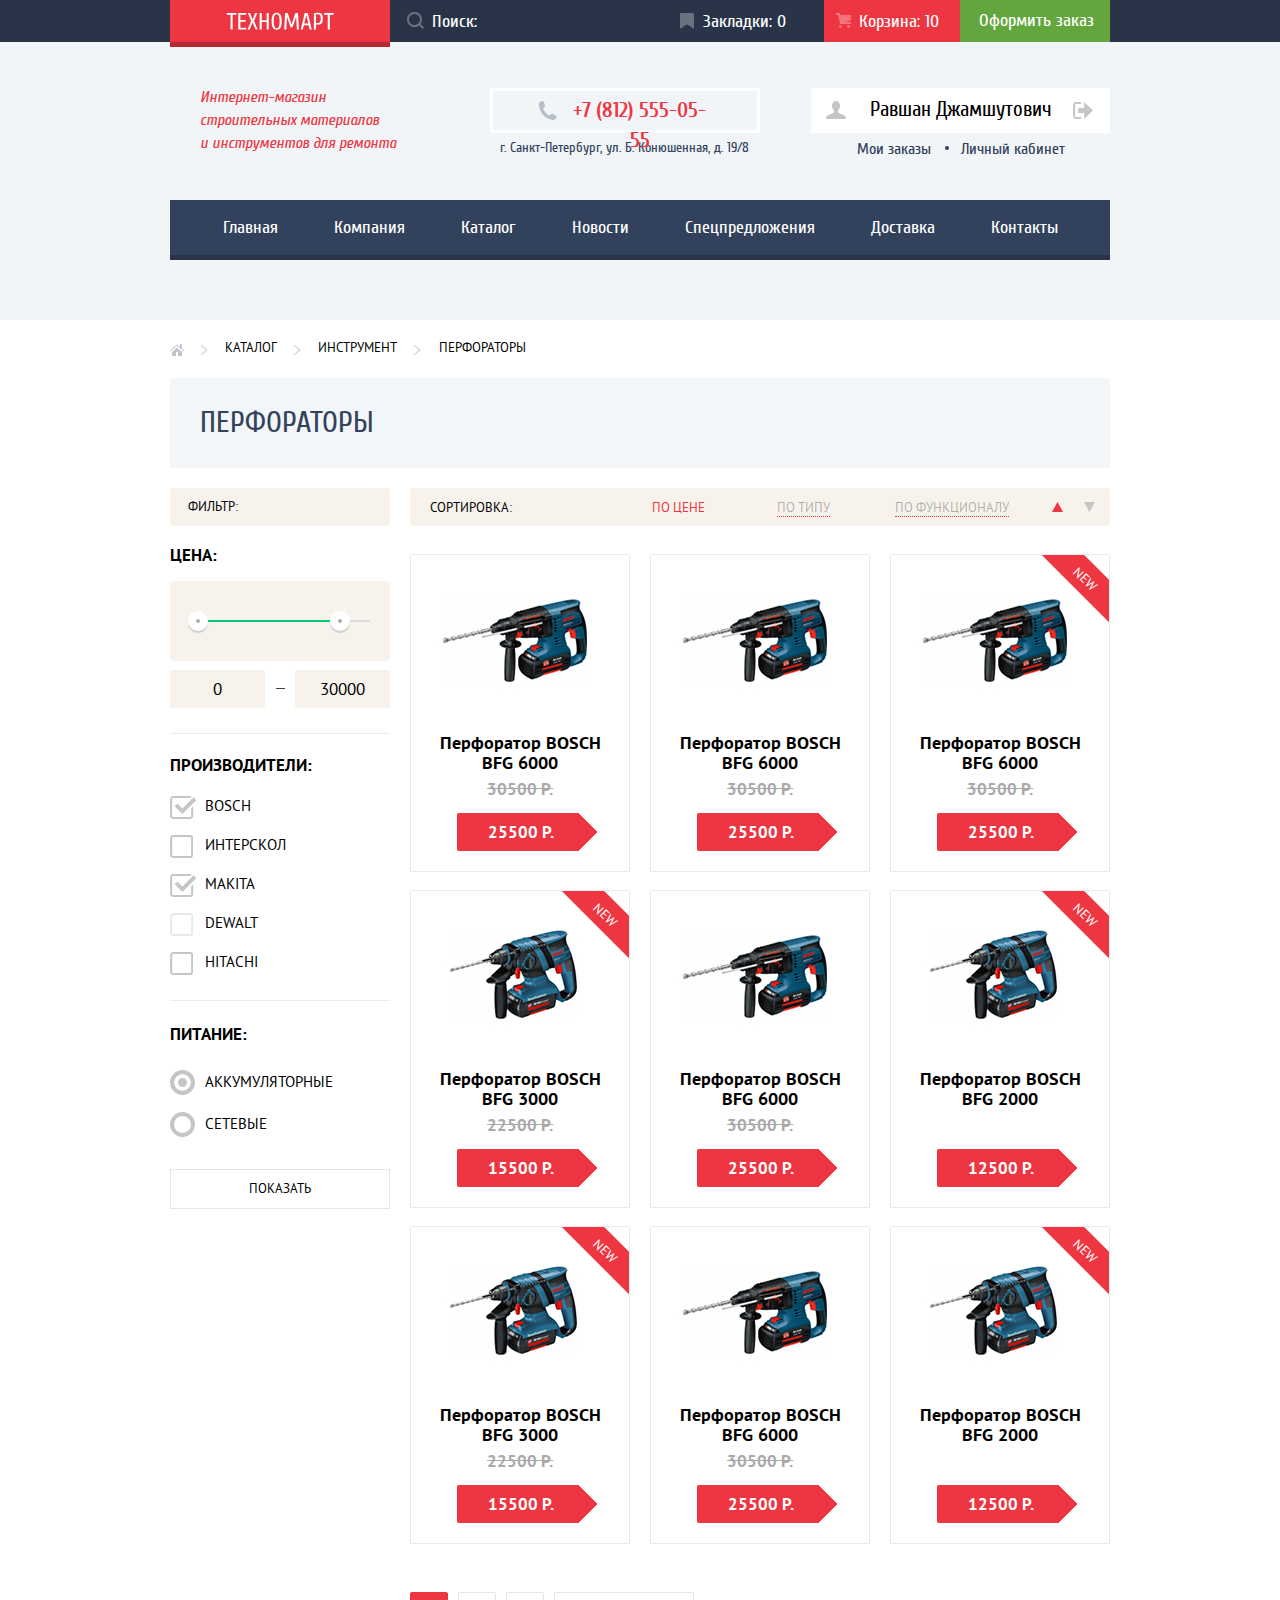
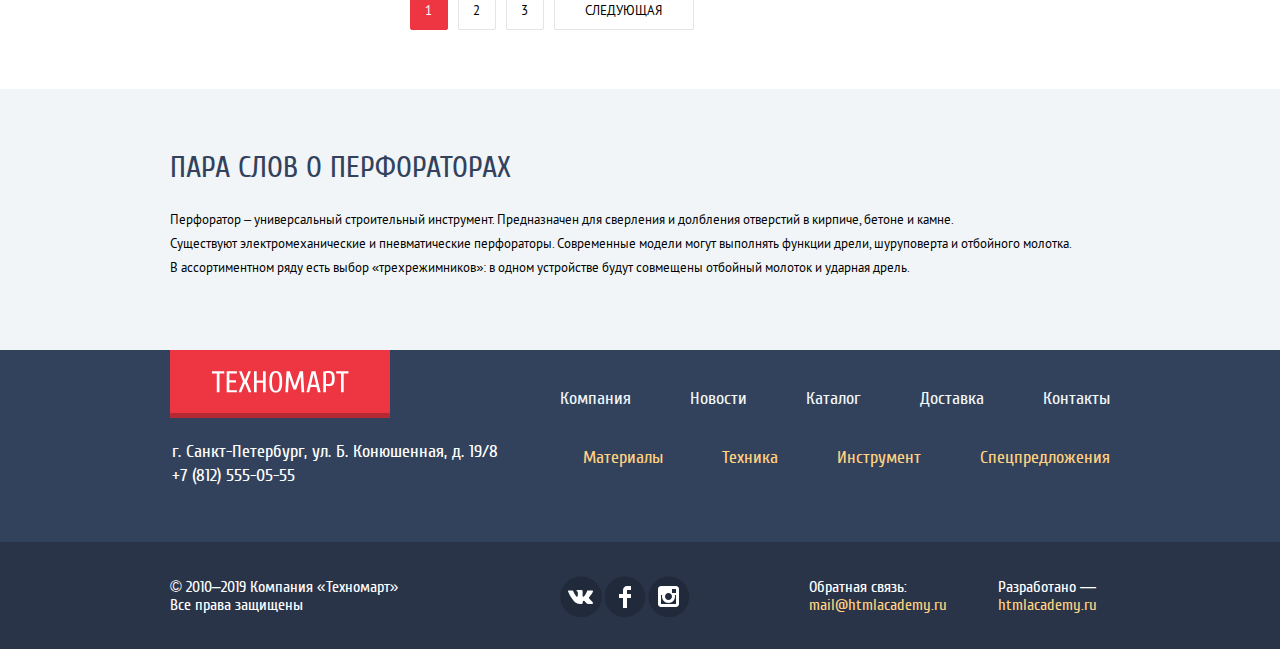
==== catalog.html @ 606efccc "доступность внутренней страницы" ====
<!DOCTYPE html>
<html class="page" lang="ru">
  <head>
    <meta charset="utf-8">
    <title>HTML Academy: Техномарт</title>

    <link href="css/normalize.css" rel="stylesheet">
    <link href="css/style.min.css" rel="stylesheet">

    <link rel="icon" href="favicon.ico">
    <link rel="icon" href="img/icon/32.svg" type="image/svg+xml">
    <link rel="manifest" href="manifest.webmanifest">

  </head>

    <body class="page-body">

      <header class="main-header-catalog">
        <!--Верхня часть шапки-->
        <div class="menu-header-bar">
          <div class="menu-header menu-font container">
            <div class="logo-header">
              <a class="link-logo-header" href="index.html" aria-label="логотип техномарт">
                <!--svg logo-->
                <svg width="220" height="47" viewBox="0 0 220 47" fill="none" xmlns="http://www.w3.org/2000/svg">
                  <g filter="url(#filter0_i)"><rect width="220" height="47" fill="#EE3643"/></g>
                  <path fill-rule="evenodd" clip-rule="evenodd" d="M159.847 14.6585V29.4498H157.734V14.6585H153.978V13.0151H163.604V14.6585H159.847ZM151.712 23.3572C151.344 23.819 150.883 24.1477 150.327 24.3433C149.771 24.539 149.11 24.6368 148.343 24.6368C147.983 24.6368 147.576 24.6133 147.122 24.5664C146.668 24.5194 146.293 24.4646 145.995 24.402V29.4498H143.882V13.2498C144.477 13.0777 145.076 12.9564 145.678 12.8859C146.281 12.8155 146.934 12.7803 147.639 12.7803C148.578 12.7803 149.376 12.8781 150.034 13.0738C150.691 13.2694 151.223 13.5942 151.63 14.0481C152.037 14.502 152.334 15.1046 152.522 15.8559C152.71 16.6072 152.804 17.5385 152.804 18.6498C152.804 19.7924 152.714 20.7472 152.534 21.5142C152.354 22.2811 152.08 22.8955 151.712 23.3572ZM150.515 16.5368C150.397 15.9733 150.214 15.5272 149.963 15.1985C149.713 14.8698 149.396 14.639 149.012 14.5059C148.629 14.3729 148.171 14.3064 147.639 14.3064H145.995V22.9933H147.639C148.171 22.9933 148.629 22.9268 149.012 22.7938C149.396 22.6607 149.713 22.4298 149.963 22.1011C150.214 21.7724 150.397 21.3264 150.515 20.7629C150.632 20.1994 150.691 19.4951 150.691 18.6498C150.691 17.8046 150.632 17.1003 150.515 16.5368ZM138.6 25.2238H133.904L132.847 29.4498H130.734L134.726 13.0151H137.778L141.769 29.4498H139.656L138.6 25.2238ZM136.299 15.3629H136.205L134.256 23.5803H138.247L136.299 15.3629ZM126.156 17.2411H126.039L122.634 27.3368H120.521L117.117 17.2411H117L116.295 29.4498H114.182L115.121 13.0151H117.704L121.531 24.2846H121.625L125.452 13.0151H128.034L128.974 29.4498H126.861L126.156 17.2411ZM110.379 27.9238C109.941 28.5655 109.412 29.0194 108.794 29.2855C108.176 29.5516 107.467 29.6846 106.669 29.6846C105.871 29.6846 105.163 29.5516 104.544 29.2855C103.926 29.0194 103.398 28.5655 102.96 27.9238C102.521 27.282 102.189 26.4172 101.962 25.3294C101.735 24.2416 101.621 22.8759 101.621 21.2324C101.621 19.589 101.735 18.2233 101.962 17.1355C102.189 16.0477 102.521 15.1829 102.96 14.5411C103.398 13.8994 103.926 13.4455 104.544 13.1794C105.163 12.9133 105.871 12.7803 106.669 12.7803C107.467 12.7803 108.176 12.9133 108.794 13.1794C109.412 13.4455 109.941 13.8994 110.379 14.5411C110.817 15.1829 111.15 16.0477 111.377 17.1355C111.604 18.2233 111.717 19.589 111.717 21.2324C111.717 22.8759 111.604 24.2416 111.377 25.3294C111.15 26.4172 110.817 27.282 110.379 27.9238ZM109.357 17.7577C109.193 16.8498 108.978 16.1298 108.712 15.5977C108.446 15.0655 108.133 14.6977 107.773 14.4942C107.413 14.2907 107.045 14.189 106.669 14.189C106.294 14.189 105.926 14.2907 105.566 14.4942C105.206 14.6977 104.893 15.0655 104.627 15.5977C104.361 16.1298 104.145 16.8498 103.981 17.7577C103.817 18.6655 103.734 19.8238 103.734 21.2324C103.734 22.6411 103.817 23.7994 103.981 24.7072C104.145 25.6151 104.361 26.3351 104.627 26.8672C104.893 27.3994 105.206 27.7672 105.566 27.9707C105.926 28.1742 106.294 28.2759 106.669 28.2759C107.045 28.2759 107.413 28.1742 107.773 27.9707C108.133 27.7672 108.446 27.3994 108.712 26.8672C108.978 26.3351 109.193 25.6151 109.357 24.7072C109.522 23.7994 109.604 22.6411 109.604 21.2324C109.604 19.8238 109.522 18.6655 109.357 17.7577ZM96.6909 21.9368H91.7605V29.4498H89.6475V13.0151H91.7605V20.2933H96.6909V13.0151H98.804V29.4498H96.6909V21.9368ZM85.5396 29.4498L82.6048 22.4064L79.67 29.4498H77.5569L81.0787 20.9977L77.9091 13.0151H80.0222L82.6048 19.589L85.1874 13.0151H87.3004L84.1309 20.9977L87.6526 29.4498H85.5396ZM68.283 13.0151H76.2656V14.6585H70.3961V20.0585H75.5613V21.702H70.3961V27.8064H76.2656V29.4498H68.283V13.0151ZM62.6483 29.4498H60.5352V14.6585H56.7787V13.0151H66.4048V14.6585H62.6483V29.4498Z" fill="white"/>
                    <defs>
                      <filter id="filter0_i" x="0" y="0" width="220" height="47" filterUnits="userSpaceOnUse" color-interpolation-filters="sRGB">
                        <feFlood flood-opacity="0" result="BackgroundImageFix"/>
                        <feBlend mode="normal" in="SourceGraphic" in2="BackgroundImageFix" result="shape"/>
                        <feColorMatrix in="SourceAlpha" type="matrix" values="0 0 0 0 0 0 0 0 0 0 0 0 0 0 0 0 0 0 127 0" result="hardAlpha"/>
                        <feOffset dy="-5"/>
                        <feComposite in2="hardAlpha" operator="arithmetic" k2="-1" k3="1"/>
                        <feColorMatrix type="matrix" values="0 0 0 0 0 0 0 0 0 0 0 0 0 0 0 0 0 0 0.24 0"/>
                        <feBlend mode="normal" in2="shape" result="effect1_innerShadow"/>
                      </filter>
                    </defs>
                </svg>
              </a>
            </div>


            <form class="form-input" method="get" action="https://echo.htmlacademy.ru">
              <input class="search-form" id="search-form" type="search" value="Поиск:">
              <svg class="search-magnifier" width="17" height="17" viewBox="0 0 17 17" fill="none" xmlns="http://www.w3.org/2000/svg">
                <path class="search-magnifier-color" fill-rule="evenodd" clip-rule="evenodd" d="M13.458 12.044L17 15.586L15.586 17L12.044 13.458C10.782 14.421 9.21 15 7.5 15C3.35786 15 0 11.6421 0 7.5C0 3.35786 3.35786 0 7.5 0C11.6421 0 15 3.35786 15 7.5C15.0001 9.14309 14.4581 10.7403 13.458 12.044ZM7.5 2C4.467 2 2 4.467 2 7.5C2.00331 10.5362 4.4638 12.9967 7.5 13C10.532 13 13 10.532 13 7.5C13 4.467 10.532 2 7.5 2Z" fill="white"/>
              </svg>
            </form>

            <ul class="list-menu">
              <li class="item-menu item-bookmarks">
                <a class="link-menu link-bookmarks-catalog menu-font" href="blank.html">
                  <svg class="icon-bookmarks-full" width="14" height="16" viewBox="0 0 14 16" fill="none" xmlns="http://www.w3.org/2000/svg">
                    <path d="M14 15C14 15.55 13.632 15.741 13.182 15.426L7.819 11.661C7.369 11.346 6.632 11.346 6.182 11.661L0.818 15.426C0.368 15.741 0 15.55 0 15V1C0 0.45 0.45 0 1 0H13C13.55 0 14 0.45 14 1V15Z" fill="white"/>
                  </svg>
                  Закладки: <span class="bookmarks-value">0</span></a></li>
              <li class="item-menu item-cart">
                <a class="link-menu-full link-cart-full menu-font" href="blank.html">
                  <svg class="icon-cart-full" width="15" height="15" viewBox="0 0 15 15" fill="none" xmlns="http://www.w3.org/2000/svg">
                    <path d="M4.5 15C5.32843 15 6 14.3284 6 13.5C6 12.6716 5.32843 12 4.5 12C3.67157 12 3 12.6716 3 13.5C3 14.3284 3.67157 15 4.5 15Z" fill="white"/>
                    <path d="M12.5 15C13.3284 15 14 14.3284 14 13.5C14 12.6716 13.3284 12 12.5 12C11.6716 12 11 12.6716 11 13.5C11 14.3284 11.6716 15 12.5 15Z" fill="white"/>
                    <path d="M15 2H4.07L3.648 0H0V2H2.031L4.016 11H15V9H9.441L15 6.951V2Z" fill="white"/>
                  </svg>
                  Корзина: <span class="cart-value">10</span>
                </a>
              </li>
              <li class="item-order">
                <a class="link-order menu-font" href="blank.html">
                  Оформить заказ
                </a>
              </li>
            </ul>
          </div>
        </div>

        <!--Средняя чать шабки-->
        <div class="info-header-bar">
          <div class="info-header header-catalog container">
            <p class="info-text">
              Интернет-магазин<br>
              строительных материалов<br>
              и инструментов для ремонта
            </p>


            <address class="header-adress address-info">
              <p class="header-tel">
                <a class="link-phone" href="tel:+78125550555">+7 (812) 555-05-55
                  <svg class="icon-phone" width="19" height="19" viewBox="0 0 19 19" fill="none" xmlns="http://www.w3.org/2000/svg">
                    <path d="M15.572 18.985H14.631C10.502 18.497 7.47403 16.577 5.27203 14.121C3.06203 11.66 1.31803 8.49202 0.978027 4.22802V3.08402C1.05603 2.31002 1.43703 1.78002 1.87603 1.32702C2.42503 0.76602 3.25003 0.0440198 4.00203 0.0190198C4.55603 0.00101977 5.50203 0.39902 5.88103 0.91802C6.21003 1.36402 6.38503 2.25702 6.53703 2.92102C6.69103 3.59202 7.04203 4.56402 6.94503 5.21002C6.79703 6.21702 5.45803 6.64402 5.06603 7.37602C6.37303 10.511 8.50903 12.815 11.359 14.407C12.074 14.015 12.705 12.835 13.691 12.812C14.05 12.803 14.509 12.99 14.875 13.098C15.277 13.219 15.625 13.373 15.979 13.506C16.575 13.73 17.627 14.027 17.983 14.527C18.348 15.04 18.553 15.883 18.473 16.406C18.309 17.447 16.594 18.603 15.572 18.985Z" fill="#B7BFC8"/>
                  </svg>
              </a>
              </p>
              <p class="header-address-text">г. Санкт-Петербург, ул. Б. Конюшенная, д. 19/8</p>
            </address>

            <div class="header-authorized-user">
              <p class="name-user-text">
                <a class="name-user content-login" href="blank.html">
                  <svg class="icon-user" width="20" height="18" viewBox="0 0 20 18" fill="none" xmlns="http://www.w3.org/2000/svg">
                    <path d="M17.881 14.166C15.737 13.431 13.625 12.5 12.674 11.776C12.017 11.275 11.904 10.158 12.157 9.361C13.275 8.458 14.021 6.884 14.021 5.083C14.021 2.276 12.221 0 10 0C7.77902 0 5.97901 2.276 5.97901 5.083C5.97901 6.884 6.72501 8.457 7.84201 9.36C8.09501 10.158 7.98302 11.275 7.32502 11.776C6.37502 12.5 4.26201 13.43 2.11801 14.166C-0.0259852 14.902 1.48343e-05 18 1.48343e-05 18H20C20 18 20.025 14.901 17.881 14.166Z" fill="#C5C5C5"/>
                  </svg>
                  Равшан Джамшутович
                </a>
                <a class="link-icon-out" href="blank.html">
                  <svg class="icon-out" width="20" height="17" viewBox="0 0 20 17" fill="none" xmlns="http://www.w3.org/2000/svg">
                    <path d="M20 8.5L11.125 0V6H5.125V11H11.125V17L20 8.5Z" fill="#C5C5C5"/>
                    <path d="M2.10604 13.952V3.048C2.12404 2.672 2.27704 1.991 3.11604 1.991H8.14304V0H3.11604C0.938036 0 0.112036 1.81 0.0870361 3.027V13.973C0.112036 15.189 0.938036 17 3.11604 17H8.14304V15.01H3.11604C2.27704 15.01 2.12404 14.327 2.10604 13.952Z" fill="#C5C5C5"/>
                  </svg>
                  <span class="visually-hidden">Выход</span>
                </a>
              </p>
              <ul class="my-orders-text">
                <li class="item-my-orders"><a class="my-orders text-info-contact" href="blank.html">Мои заказы</a> </li><li><a class="personal-area text-info-contact" href="blank.html">Личный кабинет</a></li>
              </p>
            </div>
          </div>
        </div>

        <!--Нижняя часть шапки-->
        <div class="info-header-navigation">
          <nav class="navigation container">
            <ul class="navigation-list">
              <li class="navigation-item"><a class="navigation-link menu-font" href="index.html">Главная</a></li>
              <li class="navigation-item"><a class="navigation-link menu-font" href="blank.html">Компания</a></li>
              <li class="navigation-item"><a class="navigation-link menu-font">Каталог</a></li>
              <li class="navigation-item"><a class="navigation-link menu-font" href="blank.html">Новости</a></li>
              <li class="navigation-item"><a class="navigation-link menu-font" href="blank.html">Спецпредложения</a></li>
              <li class="navigation-item"><a class="navigation-link menu-font" href="blank.html">Доставка</a></li>
              <li class="navigation-item"><a class="navigation-link menu-font" href="blank.html">Контакты</a></li>
            </ul>
          </nav>
        </div>
      </header>

      <main class="page-catalog">

        <div class="breadcrumbs-catalog container">
          <ul class="breadcrumbs-list">
            <li class="breadcrumbs-item">
              <a class="breadcrumbs-link breadcrumbs-home" href="index.html">
                <span class="visually-hidden">Главная</span>
              </a>
            </li>
            <li class="breadcrumbs-arrow"></li>
            <li class="breadcrumbs-item">
              <a class="breadcrumbs-link subject-catalog" href="blank.html">Каталог</a>
            </li>
            <li class="breadcrumbs-arrow"></li>
            <li class="breadcrumbs-item ">
              <a class="breadcrumbs-link subject-catalog" href="blank.html">Инструмент</a>
            </li>
            <li class="breadcrumbs-arrow"></li>
            <li class="breadcrumbs-item">
              <a class="breadcrumbs-link subject-catalog">Перфораторы</a>
            </li>
          </ul>
        </div>

        <div class="main-content container">

          <div class="catalog-product-title">
            <h1 class="heading-primary">Перфораторы</h1>
          </div>

          <div class="catalog-filter">
            <p class="subject-catalog catalog-filter-caption">Фильтр:</p>
            <form method="get" action="https://echo.htmlacademy.ru">

              <fieldset class="fieldset-filter price-filter">
                <legend class="title-filter title-filter-price">Цена:</legend>
                <div class="range-price">
                  <div class="scale">
                    <div class="bar"></div>
                  </div>
                  <div class="toggle toggle-min" tabindex="0"><span class="visually-hidden">ползунок нижнего диапазона</span></div>
                  <div class="toggle toggle-max" tabindex="0"><span class="visually-hidden">ползунок верхнего диапазона</span></div>
                </div>
                <p><span class="range-text">0</span><span class="range-text">30000</span></p>
              </fieldset>

              <fieldset class="fieldset-filter fieldset-manufacturer">
                <legend class="title-filter title-filter-manufacturer">Производители:</legend>
                <ul class="list-hiding filter-manufacturer">
                  <li>
                    <input class="visually-hidden filter-checkbox" type="checkbox" name="bosch" id="filter-bosch" checked>
                    <label class="subject-filter" for="filter-bosch">Bosch</label>
                  </li>
                  <li>
                    <input class="visually-hidden filter-checkbox" type="checkbox" name="interskol" id="filter-interskol">
                    <label class="subject-filter" for="filter-interskol">Интерскол</label>
                  </li>
                  <li>
                    <input class="visually-hidden filter-checkbox" type="checkbox" name="makita" id="filter-makita" checked>
                    <label class="subject-filter" for="filter-makita">Makita</label>
                  </li>
                  <li>
                    <input class="visually-hidden filter-checkbox" type="checkbox" name="dewalt" id="filter-dewalt" disabled>
                    <label class="subject-filter" for="filter-dewalt">Dewalt</label>
                  </li>
                  <li>
                    <input class="visually-hidden filter-checkbox" type="checkbox" name="hitachi" id="filter-hitachi">
                    <label class="subject-filter" for="filter-hitachi">Hitachi</label>
                  </li>
                </ul>
              </fieldset>
              <fieldset class="fieldset-filter fieldset-power">
                <legend class="title-filter title-power">Питание:</legend>
                <ul class="list-hiding filter-power">
                  <li>
                    <input class="visually-hidden filter-radio" type="radio" name="battery" value="filter-battery" id="filter-battery" checked>
                    <label class="subject-filter" for="filter-battery">Аккумуляторные</label>
                  </li>
                  <li>
                    <input class="visually-hidden filter-radio" type="radio" name="battery" value="electricity-grid" id="electricity-grid">
                    <label class="subject-filter" for="electricity-grid">Сетевые</label>
                  </li>
                </ul>
              </fieldset>
              <button class="btn-submit subject-catalog" type="submit">Показать</button>
            </form>
          </div>

          <section class="main-product-list">
            <h2 class="visually-hidden">Список перфораторов</h2>

            <div class="sorting">
              <p class="subject-catalog sorting-text">Сортировка:</p>

              <div class="sorting-bar">

                <ul class="sorting-list breadcrumbs-list-sorting">
                  <li><a class="sorting-item-price sorting-item-current subject-catalog" href="#">По цене</a></li>
                  <li><a class="sorting-item-type sorting-item subject-catalog" href="#">По типу</a></li>
                  <li><a class="sorting-item-functionality sorting-item subject-catalog" href="#">По функционалу</a></li>
                </ul>      

   

                <ul class="sorting-price breadcrumbs-list-sorting">
                  <li>
                    <a class="descending-order" href="#">
                      <svg width="11" height="10" viewBox="0 0 11 10" fill="none" xmlns="http://www.w3.org/2000/svg">
                        <path d="M5.5 0L11 10L0 10" fill="#EE3643"/>
                      </svg>
                      <span class="visually-hidden">По убыванию</span>
                    </a>
                  </li>
                  <li>
                    <a class="ascending-order" href="#">
                      <svg width="11" height="10" viewBox="0 0 11 10" fill="none" xmlns="http://www.w3.org/2000/svg">
                        <path d="M5.5 10L0 0H11" fill="#C5C5C5"/>
                      </svg>
                      <span class="visually-hidden">По возрастанию</span>
                    </a>
                  </li>
                </ul>
              </div>
            </div>

            <ul class="catalog-list list-hiding">
              <li class="product-item">
                <div class="product-container-img"><img class="product-img" src="img/products/bfg6000.jpg"  width="184" height="164" alt="Перфоратор BOSCH BFG 6000"></div>
                <div class="product-btn ">
                  <button class="btn-buy" type="button" value="buy">Купить</button>
                  <button class="btn-bookmark" type="button" value="bookmarks">В закладки</button>
                </div>
                <h3 class="caption-product"><a class="link-product" href="blank.html">Перфоратор BOSCH<br>BFG 6000</a></h3>
                <p class="old-price">30500 р.</p>
                <div class="price-product-arrow"><p class="price-product">25500 р.</p></div>
              </li>
              <li class="product-item">
                <div class="product-container-img"><img class="product-img" src="img/products/bfg6000.jpg"  width="184" height="164" alt="Перфоратор BOSCH BFG 6000"></div>
                <div class="product-btn">
                  <button class="btn-buy" type="button" value="buy">Купить</button>
                  <button class="btn-bookmark" type="button" value="bookmarks">В закладки</button>
                </div>
                <h3 class="caption-product"><a class="link-product" href="blank.html">Перфоратор BOSCH<br>BFG 6000</a></h3>
                <p  class="old-price">30500 р.</p>
                <div class="price-product-arrow"><p class="price-product">25500 р.</p></div>
              </li>
              <li class="product-item plank-new">
                <div class="product-container-img"><img class="product-img" src="img/products/bfg6000.jpg"  width="184" height="164" alt="Перфоратор BOSCH BFG 6000"></div>
                <div class="product-btn">
                  <button class="btn-buy" type="button" value="buy">Купить</button>
                  <button class="btn-bookmark" type="button" value="bookmarks">В закладки</button>
                </div>
                <h3 class="caption-product"><a class="link-product" href="blank.html">Перфоратор BOSCH<br>BFG 6000</a></h3>
                <p class="old-price">30500 р.</p>
                <div class="price-product-arrow"><p class="price-product">25500 Р.</p></div>
              </li>
              <li class="product-item plank-new">
                <div class="product-container-img"><img class="product-img" src="img/products/bfg2000-3000.jpg"  width="184" height="164" alt="Перфоратор BOSCH BFG 3000"></div>
                <div class="product-btn">
                  <button class="btn-buy" type="button" value="buy">Купить</button>
                  <button class="btn-bookmark" type="button" value="bookmarks">В закладки</button>
                </div>
                <h3 class="caption-product"><a class="link-product" href="blank.html">Перфоратор BOSCH<br>BFG 3000</a></h3>
                <p class="old-price">22500 р.</p>
                <div class="price-product-arrow"><p class="price-product">15500 р.</p></div>
              </li>
              <li class="product-item">
                <div class="product-container-img"><img class="product-img" src="img/products/bfg6000.jpg"  width="184" height="164" alt="Перфоратор BOSCH BFG 6000"></div>
                <div class="product-btn">
                  <button class="btn-buy" type="button" value="buy">Купить</button>
                  <button class="btn-bookmark" type="button" value="bookmarks">В закладки</button>
                </div>
                <h3 class="caption-product"><a class="link-product" href="blank.html">Перфоратор BOSCH<br>BFG 6000</a></h3>
                <p class="old-price">30500 р.</p>
                <div class="price-product-arrow"><p class="price-product">25500 р.</p></div>
              </li>
              <li class="product-item plank-new">
                <div class="product-container-img"><img class="product-img" src="img/products/bfg2000-3000.jpg"  width="184" height="164" alt="Перфоратор BOSCH BFG 2000"></div>
                <div class="product-btn">
                  <button class="btn-buy" type="button" value="buy">Купить</button>
                  <button class="btn-bookmark" type="button" value="bookmarks">В закладки</button>
                </div>
                <h3 class="caption-product"><a class="link-product" href="blank.html">Перфоратор BOSCH<br>BFG 2000</a></h3>
                <div class="price-product-arrow"><p class="price-product">12500 р.</p></div>
              </li>
              <li class="product-item plank-new">
                <div class="product-container-img"><img class="product-img" src="img/products/bfg2000-3000.jpg"  width="184" height="164" alt="Перфоратор BOSCH BFG 3000"></div>
                <div class="product-btn">
                  <button class="btn-buy" type="button" value="buy">Купить</button>
                  <button class="btn-bookmark" type="button" value="bookmarks">В закладки</button>
                </div>
                <h3 class="caption-product"><a class="link-product" href="blank.html">Перфоратор BOSCH<br>BFG 3000</a></h3>
                <p class="old-price">22500 р.</p>
                <div class="price-product-arrow"><p class="price-product">15500 р.</p></div>
              </li>
              <li class="product-item">
                <div class="product-container-img"><img class="product-img" src="img/products/bfg6000.jpg"  width="184" height="164" alt="Перфоратор BOSCH BFG 6000"></div>
                <div class="product-btn">
                  <button class="btn-buy" type="button" value="buy">Купить</button>
                  <button class="btn-bookmark" type="button" value="bookmarks">В закладки</button>
                </div>
                <h3 class="caption-product"><a class="link-product" href="blank.html">Перфоратор BOSCH<br>BFG 6000</a></h3>
                <p class="old-price">30500 р.</p>
                <div class="price-product-arrow"><p class="price-product">25500 Р.</p></div>
              </li>
              <li class="product-item plank-new">
                <div class="product-container-img"><img class="product-img" src="img/products/bfg2000-3000.jpg"  width="184" height="164" alt="Перфоратор BOSCH BFG 2000"></div>
                <div class="product-btn">
                  <button class="btn-buy" type="button" value="buy">Купить</button>
                  <button class="btn-bookmark" type="button" value="bookmarks">В закладки</button>
                </div>
                <h3 class="caption-product"><a class="link-product" href="blank.html">Перфоратор BOSCH<br>BFG 2000</a></h3>
                <div class="price-product-arrow"><p class="price-product">12500 р.</p></div>
              </li>
            </ul>
          </section>

          <div class="pagination">
            <ul class="pagination-list list-hiding">
              <li><a class="pagination-link-current subject-catalog" href="#">1</a></li>
              <li><a class="pagination-link subject-catalog" href="#">2</a></li>
              <li><a class="pagination-link subject-catalog" href="#">3</a></li>
              <li><a class="pagination-link-next subject-catalog" href="#">Следующая</a></li>
            </ul>
          </div>
        </div>

        <div class="about-product-bar">
          <section class="about-product container">
            <h2 class="about-product-title heading-primary">Пара слов о перфораторах</h2>
            <p class="about-product-text">Перфоратор &ndash; универсальный строительный инструмент. Предназначен для сверления и долбления отверстий в кирпиче, бетоне и камне.<br>
              Существуют электромеханические и пневматические перфораторы. Современные модели могут выполнять функции дрели, шуруповерта и отбойного молотка. <br>
              В ассортиментном ряду есть выбор «трехрежимников»: в одном устройстве будут совмещены отбойный молоток и ударная дрель.</p>
          </section>
        </div>

      </main>

      <footer class="main-footer-catalog">
        <!--Верхняя часть подвала-->
        <div class="footer-top-bar">
          <div class="footer-top container">
            <div class="logo-address">
              <div class="link-logo-footer"><a class="link-logo-catalog" href="index.html"><img class="logo-footer" class="logo" src="img/logo/logo-footer.svg" width="220" height="68" alt="логотип техномаркет"></a></div>
              <address class="footer-address address-info">
                <p class="text-address menu-font">г. Санкт-Петербург, ул. Б. Конюшенная, д. 19/8<br><a class="link-footer-tel" href="tel:+78125550555">+7 (812) 555-05-55</a></p>
              </address>
            </div>
            <div class="footer-navigation">
              <nav>
                <ul class="footer-navigation-list">
                  <li><a class="footer-navigation-link menu-font" href="blank.html">Компания</a></li>
                  <li><a class="footer-navigation-link menu-font" href="blank.html">Новости</a></li>
                  <li><a class="footer-navigation-link menu-font" href="catalog.html">Каталог</a></li>
                  <li><a class="footer-navigation-link menu-font" href="blank.html">Доставка</a></li>
                  <li><a class="footer-navigation-link menu-font" href="blank.html">Контакты</a></li>                  
                </ul>
              </nav>
              <nav>
                <ul class="footer-list-product">
                  <li><a class="footer-link-product menu-font" href="blank.html">Материалы</a></li>
                  <li><a class="footer-link-product menu-font" href="blank.html">Техника</a></li>
                  <li><a class="footer-link-product menu-font" href="catalog.html">Инструмент</a></li>
                  <li><a class="footer-link-product menu-font" href="blank.html">Спецпредложения</a></li>
                </ul>                
              </nav>
            </div>
          </div>
        </div>

        <!--Нижняя часть-->
        <div class="footer-bottom-bar">
          <div class="footer-bottom container">
            <p class="text-copyright text-info-contact">© 2010–2019 Компания «Техномарт»<br>Все права защищены</p>
            <section class="social-network">
              <h2 class="text-social-network visually-hidden">Социальные сети</h2>
              <ul class="list-social-network">
                <li>
                  <a class="link-social-network" href="#">
                    <svg class="icon-social-network" width="44" height="44" viewBox="0 0 44 44" fill="none" xmlns="http://www.w3.org/2000/svg">
                    <path fill-rule="evenodd" clip-rule="evenodd" d="M22.1627 1.4839C33.6533 1.4839 42.9683 10.5873 42.9683 21.8169C42.9683 33.0461 33.6533 42.1494 22.1627 42.1494C10.6721 42.1494 1.35714 33.0461 1.35714 21.8169C1.35714 10.5873 10.6721 1.4839 22.1627 1.4839Z" fill="#212A3A"/>
                    <path d="M24.5403 25.7281C25.4609 25.4384 26.6395 27.6406 27.8943 28.4834C28.836 29.1219 29.5573 28.9841 29.5573 28.9841L32.9017 28.9372C32.9017 28.9372 34.6495 28.8322 33.8232 27.4803C33.7549 27.3678 33.3389 26.4781 31.334 24.6472C29.2376 22.7319 29.5217 23.0422 32.0456 19.7309C33.5835 17.7125 34.1988 16.4797 34.0062 15.9547C33.8213 15.4494 32.6918 15.5806 32.6918 15.5806L28.9237 15.6059C28.5568 15.6069 28.2458 15.7175 28.1042 16.0887C28.1013 16.0925 27.5062 17.6506 26.7127 18.9753C25.0362 21.7775 24.3669 21.9266 24.0896 21.7512C23.4531 21.3453 23.6139 20.1228 23.6139 19.2537C23.6139 16.5378 24.0299 15.4053 22.7992 15.1128C22.388 15.0153 22.0876 14.9516 21.0389 14.9422C19.6985 14.9225 18.5603 14.9422 17.9151 15.2506C17.4866 15.4597 17.1582 15.9181 17.3575 15.9444C17.6079 15.9772 18.1693 16.0944 18.4697 16.4937C18.8559 17.0112 18.8443 18.1709 18.8443 18.1709C18.8443 18.1709 19.0649 21.3687 18.3243 21.7653C17.8159 22.0372 17.1206 21.4822 15.6252 18.9378C14.8615 17.6366 14.2847 16.1984 14.2847 16.1984C14.2847 16.1984 14.173 15.9312 13.9708 15.785C13.73 15.6116 13.393 15.5562 13.393 15.5562L9.81656 15.5787C9.81656 15.5787 9.27923 15.5937 9.08182 15.8244C8.90656 16.0287 9.06738 16.4506 9.06738 16.4506C9.06738 16.4506 11.8686 22.9016 15.0406 26.1509C17.9488 29.1341 21.2537 28.9362 21.2537 28.9362H22.7511C22.7511 28.9362 23.2027 28.8856 23.4338 28.6437C23.6495 28.4187 23.6399 27.9959 23.6399 27.9959C23.6399 27.9959 23.61 26.0187 24.5403 25.7281Z" fill="white"/>
                    </svg> <span class="visually-hidden">Вконтакте</span>
                  </a>
                </li>                
                <li>
                  <a class="link-social-network" href="#">
                    <svg class="icon-social-network" width="44" height="44" viewBox="0 0 44 44" fill="none" xmlns="http://www.w3.org/2000/svg">
                    <path fill-rule="evenodd" clip-rule="evenodd" d="M21.8938 1.4839C33.1232 1.4839 42.2265 10.5873 42.2265 21.8169C42.2265 33.0461 33.1232 42.1494 21.8938 42.1494C10.6643 42.1494 1.56108 33.0461 1.56108 21.8169C1.56108 10.5873 10.6643 1.4839 21.8938 1.4839Z" fill="#212A3A"/>
                    <path d="M28 15V11H24C21.7909 11 20 12.7909 20 15V19H16V23H20V33H24V23H28V19H24V15H28Z" fill="white"/>
                    </svg> <span class="visually-hidden">Фейсбук</span>
                  </a>
                </li>
                <li>
                  <a class="link-social-network" href="#">
                    <svg class="icon-social-network" width="44" height="44" viewBox="0 0 44 44" fill="none" xmlns="http://www.w3.org/2000/svg">
                      <path fill-rule="evenodd" clip-rule="evenodd" d="M21.8938 1.4839C33.1233 1.4839 42.2265 10.5873 42.2265 21.8169C42.2265 33.0461 33.1233 42.1494 21.8938 42.1494C10.6643 42.1494 1.56112 33.0461 1.56112 21.8169C1.56112 10.5873 10.6643 1.4839 21.8938 1.4839Z" fill="#212A3A"/>
                      <path fill-rule="evenodd" clip-rule="evenodd" d="M14 11H29C30.65 11 32 12.35 32 14V29C32 30.65 30.65 32 29 32H14C12.35 32 11 30.65 11 29V14C11 12.35 12.35 11 14 11ZM25 21.5C25 19.57 23.43 18 21.5 18C19.57 18 18 19.57 18 21.5C18 23.43 19.57 25 21.5 25C23.43 25 25 23.43 25 21.5ZM14 29V20H15.181C15.0626 20.4913 15.0019 20.9947 15 21.5C15 25.0899 17.9101 28 21.5 28C25.0899 28 28 25.0899 28 21.5C27.9986 20.9946 27.9379 20.4912 27.819 20H29V29H14ZM25 18H29V14H25V18Z" fill="white"/>
                    </svg>
                    <span class="visually-hidden">Инстаграм</span>
                  </a>
                </li>
              </ul>
            </section>
            <address class="footer-bottom-email address-info">
              <p class="text-email text-info-contact">Обратная связь:<br> <a class="link-email text-info-contact" href="mailto:mail@htmlacademy.ru">mail@htmlacademy.ru</a></p>
              <p class="text-site text-info-contact">Разработано —<br><a class="link-site text-info-contact" href="https://htmlacademy.ru/intensive/htmlcss">htmlacademy.ru</a></p>
            </address>
          </div>
        </div>
      </footer>
      <script src="js/stock.js"></script>
      <script src="js/search.js"></script>

      <section class="modal modal-product-added fill-fields visually-hidden">
        <h2 class="visually-hidden">Корзина</h2>
        <figure class="oval"></figure>
        <div><p class="product-added-text">Товар добавлен в корзину!</p></div>
        <div class="btn-send-modal-bar">
          <a class="popup-place-order" href="blank.html">Оформить заказ</a>
          <a class="continue-shopping" href="catalog.html">Продолжить покупки</a>
        </div>
        <button class="btn-close-modal btn-modal-product-added" aria-label="Закрыть" type="button"></button>
      </section>
    </body>
</html>
---- css/style.min.css ----
:root{--basic-white:#ffffff;--basic-dark-gray:#3D546F;--semi-transparent-white:rgba(255,255,255, 0.5);--semi-dark-white:rgba(255,255,255, 0.3);--semi-dark-black:rgba(0,0,0,0.3);--very-dark-black:rgba(0,0,0, 0.4);--dark-desaturated-blue:#32425c;--extra-desaturated-blue:#293449;--bright-red:#ee3643;--strong-red:#ca2c37;--extra-strong-red:#ba2732;--light-red:#ff5357;--basic-black:#000000;--dark-moderate-green:#63a63e;--strong-green:#5fbb2d;--extra-light-black:rgba(0,0,0, 0.0001);--very-light-black:rgba(0,0,0, 0.15);--very-dark-black:rgba(0,0,0, 0.75);--light-grayish-blue:#f3f7f9;--light-grayish-orange:#f9f5f0;--light-orange:#ffbf47;--bright-cyan:#3bbce3;--very-soft-magenta:#dc91d8;--slightly-desaturated-lime-green:#8ed78f;--basic-light-orange:#ffc047;--basic-gray:#a9a9a9;--extra-light-orange:#ffda96;--extra-gray:rgba(0,0,0, 0.24);--light-gray:#c5c5c5;--basic-extra-gray:rgba(197,197,197, 0.3);--dark-gray:rgba(169,169,169, 0.3);--basic-dark-blue:#1d2739;--very-light-orange:#ffd180;--light-grayish-blue:#f1f5f7;--light-white:#f1f5f7;--light-beige:#f7f3ec;--light-gray-white:#f2f6f8;--light-extra-gray:#e5e5e5;--light-black:#EAEAEA;--extra-black:#405069;--light-green:#367315;--dark-green:#518534;--very-light-extra-gray:#444444;--very-extra-blue:#161D29;--basic-gray-white:#D7DCDE;--extra-green:#00ca74;--basic-beige:#ababab;--extra-light-beige:#f4f4f4;--very-light-beige:#cfcfcf;--dark-light-gray:#b5b5b5}@font-face{font-family:"Cuprum";font-weight:400;font-style:normal;src:local("Cuprum"),url(../fonts/cuprum.woff2) format("woff2"),url(../fonts/cuprum.woff) format("woff")}@font-face{font-family:"Cuprum";font-weight:700;font-style:normal;src:local("Cuprum Bold"),url(../fonts/cuprumbold.woff2) format("woff2"),url(../fonts/cuprumbold.woff) format("woff")}@font-face{font-family:"Cuprum";font-weight:400;font-style:italic;src:local("Cuprum Italic"),url(../fonts/cuprumitalic.woff2) format("woff2"),url(../fonts/cuprumitalic.woff) format("woff")}@font-face{font-family:"PT Sans";font-weight:700;font-style:normal;src:local("PT Sans Bold"),url(../fonts/ptsansbold.woff2) format("woff2"),url(../fonts/ptsansbold.woff) format("woff")}@font-face{font-family:"PT Sans";font-weight:400;font-style:normal;src:local("PT Sans"),url(../fonts/ptsans.woff2) format("woff2"),url(../fonts/ptsans.woff) format("woff")}.page{height:100%}.container{width:940px;margin:0 auto;padding:0 10px}.visually-hidden{position:absolute;width:1px;height:1px;margin:-1px;border:0;padding:0;white-space:nowrap;-webkit-clip-path:inset(100%);clip-path:inset(100%);clip:rect(0 0 0 0);overflow:hidden}img{max-width:100%}.page-body{min-width:960px;margin:0;padding:0;font-family:"PT Sans","Arial",sans-serif;font-size:13px;line-height:24px;min-height:100%;display:-ms-grid;display:grid;-ms-grid-rows:-webkit-min-content 1fr -webkit-min-content;-ms-grid-rows:min-content 1fr min-content;grid-template-rows:-webkit-min-content 1fr -webkit-min-content;grid-template-rows:min-content 1fr min-content;-ms-flex-line-pack:start;align-content:start}a{text-decoration:none;outline:0}.address-info{font-style:normal}.page-main{margin-bottom:70px}.logo-header{-webkit-box-shadow:inset 0 -5px 0 var(--extra-gray);box-shadow:inset 0 -5px 0 var(--extra-gray);width:220px;height:42px;z-index:1}.link-logo-header[href]:focus svg{outline:3px dotted var(--extra-black)}.link-logo-header[href]:active rect{fill:var(--extra-strong-red)}.main-header{margin-bottom:59px}.main-header-catalog{margin-bottom:14px}.menu-header,.menu-header-bar{background-color:var(--extra-desaturated-blue)}.menu-header{display:-ms-grid;display:grid;-ms-grid-columns:220px 271px 1fr;grid-template-columns:220px 271px 1fr;min-height:42px}.list-menu{display:-webkit-box;display:-ms-flexbox;display:flex;-ms-flex-wrap:wrap;flex-wrap:wrap;-webkit-box-pack:end;-ms-flex-pack:end;justify-content:flex-end;list-style:none;padding:0;margin:0}.menu-font{font-family:"Cuprum","Arial",sans-serif;font-size:18px;line-height:24px}.link-menu-full,.menu-header,.navigation-link{color:var(--basic-white)}.form-input,.search-form{margin-left:0;border:0;height:42px;background-color:var(--extra-desaturated-blue);-webkit-appearance:none}.form-input{padding:0;position:relative}.search-form{width:229px;padding:0 0 0 42px}.search-magnifier{position:absolute;left:17px;top:12px;opacity:.3}.filter-checkbox:hover+label::before,.form-input:hover .search-magnifier{opacity:1}.form-input:focus-within path{fill:var(--bright-red)}.form-input:focus-within .search-magnifier{opacity:1}.search-form:active{color:var(--semi-transparent-white)}.search-form:focus{background-color:var(--basic-white);color:var(--basic-black);outline:0}.link-menu,.link-menu-full,.link-order{position:relative;display:inline-block;vertical-align:top}.link-menu-full{background-color:var(--bright-red)}.link-menu,.link-order{margin:0;min-width:150px;color:var(--basic-white)}.link-order{text-align:center;padding:9px 16px 9px 19px;-webkit-box-sizing:border-box;box-sizing:border-box;background-color:var(--dark-moderate-green)}.link-cart{padding:9px 26px}.link-bookmarks,.link-bookmarks-catalog,.link-cart,.link-cart-full{text-align:end;-webkit-box-sizing:border-box;box-sizing:border-box}.link-cart-full{min-width:136px;padding:10px 21px 8px 35px}.link-cart-full:active{color:var(--semi-transparent-white)}.link-bookmarks,.link-bookmarks-catalog{padding:9px 24px}.link-bookmarks-catalog{padding:10px 38px 8px 21px}.link-order:focus,.link-order:hover{background-color:var(--strong-green)}.link-order:active{background-color:var(--dark-moderate-green);color:var(--semi-transparent-white)}.icon-bookmarks{position:absolute;left:20px;top:13px;opacity:.3}.icon-bookmarks-full,.icon-cart,.icon-cart-full{position:absolute;left:6px;top:13px;opacity:.3}.icon-cart,.icon-cart-full{left:26px}.icon-cart-full{left:12px}.link-menu:focus svg,.link-menu:hover svg{opacity:1}.link-menu:active svg{opacity:.3}.link-menu-full:focus svg,.link-menu-full:hover svg{opacity:1}.link-menu-full:active svg{opacity:.3}.link-menu:active{background-color:var(--very-extra-blue);color:var(--semi-transparent-white)}.icon-out:hover path,.link-icon-out:focus path,.name-user:focus path,.name-user:hover path{fill:var(--basic-dark-gray)}.name-user:active{color:var(--light-gray)}.icon-out:active path,.name-user:active path{fill:var(--light-gray)}.my-orders,.personal-area{color:var(--dark-desaturated-blue)}.my-orders{margin-right:30px}.item-my-orders,.my-orders{position:relative}.item-my-orders::after{position:absolute;content:"";width:4px;height:4px;right:12px;top:8px;border-radius:50%;background-color:var(--dark-desaturated-blue)}.my-orders:focus,.my-orders:hover,.personal-area:focus,.personal-area:hover{color:var(--bright-red)}.my-orders:active,.personal-area:active{color:var(--light-gray)}.info-header,.info-header-bar{background-color:var(--light-white)}.info-header{display:-ms-grid;display:grid;-ms-grid-columns:300px 20px 300px 20px 300px;grid-template-columns:repeat(3,300px);gap:20px;-ms-flex-line-pack:start;align-content:start;padding:44px 0 40px}.header-catalog{padding:44px 0 36px}.info-text{font-family:"Cuprum","Arial",sans-serif;font-style:italic;font-size:16px;line-height:23px;color:var(--bright-red);margin:0;padding:0 0 0 30px}.name-user-text{position:relative;width:299px;min-height:45px;background-color:var(--basic-white);text-align:center;padding-top:11px;margin:0 0 5px;-webkit-box-sizing:border-box;box-sizing:border-box}.header-tel a:focus,.name-user-text+a:focus{outline:1px dotted var(--basic-black)}.icon-user,.link-phone svg{position:absolute;top:13px;left:15px}.icon-out{position:absolute;top:14px;right:17px}.header-authorized-user,.my-orders-text{display:-webkit-box;display:-ms-flexbox;display:flex;-ms-flex-wrap:wrap;flex-wrap:wrap}.header-authorized-user{-webkit-box-orient:vertical;-webkit-box-direction:normal;-ms-flex-direction:column;flex-direction:column;justify-self:end;padding-top:2px}.my-orders-text{list-style:none;-webkit-box-pack:center;-ms-flex-pack:center;justify-content:center;margin:0;padding:0}.header-tel a{font-family:"Cuprum","Arial",sans-serif;font-weight:700;font-style:normal;font-size:21px;line-height:30px;color:var(--bright-red)}.link-phone{position:relative}.link-phone svg{top:3px;left:-35px}.btn-login:focus path,.btn-login:hover path,.link-phone:focus path{fill:var(--basic-dark-gray)}.header-tel{text-align:center;border:3px solid var(--basic-white);width:270px;height:45px;margin:2px 0 3px;padding:4px 42px 5px 71px;-webkit-box-sizing:border-box;box-sizing:border-box}.content-login,.header-address-text{font-family:"Cuprum","Arial",sans-serif}.header-address-text{font-size:14px;line-height:24px;color:var(--dark-desaturated-blue);padding-left:10px;margin:0}.content-login{color:var(--basic-black);font-size:21px;line-height:21px}.header-login{list-style:none;justify-self:end;display:-webkit-box;display:-ms-flexbox;display:flex;-ms-flex-wrap:wrap;flex-wrap:wrap;padding:2px 0 0 19px;margin:0}.btn-login,.btn-registration{-webkit-box-sizing:border-box;box-sizing:border-box;display:inline-block;vertical-align:top;background-color:var(--basic-white)}.btn-login{position:relative;text-align:end;min-width:121px;margin-right:10px;padding:12px 27px 12px 45px}.btn-login:active path{fill:var(--light-gray)}.icon-login-in{position:absolute;left:19px;top:13px}.btn-registration{min-width:150px;padding:12px 24px;text-align:center}.btn-login:focus,.btn-login:hover,.btn-registration:focus,.btn-registration:hover{color:var(--bright-red)}.btn-login:active,.btn-registration:active{color:var(--light-gray)}.navigation-list{display:-webkit-box;display:-ms-flexbox;display:flex;-ms-flex-wrap:wrap;flex-wrap:wrap;list-style:none;-webkit-box-pack:center;-ms-flex-pack:center;justify-content:center;margin:0;padding:0}.info-header-navigation{background-color:var(--light-white);padding-bottom:60px}.navigation{background-color:var(--dark-desaturated-blue);-webkit-box-shadow:inset 0 -5px 0 var(--extra-desaturated-blue);box-shadow:inset 0 -5px 0 var(--extra-desaturated-blue);padding:0}.navigation-link{display:block;text-align:center;padding:16px 28px 20px;min-height:60px;-webkit-box-sizing:border-box;box-sizing:border-box}.navigation-link:focus,.navigation-link:hover{background-color:var(--extra-desaturated-blue);-webkit-box-shadow:inset 0 -5px 0 var(--extra-desaturated-blue);box-shadow:inset 0 -5px 0 var(--extra-desaturated-blue)}.navigation-link:active{background-color:var(--basic-dark-blue);opacity:.5;-webkit-box-shadow:inset 0 -5px 0 var(--extra-desaturated-bluer);box-shadow:inset 0 -5px 0 var(--extra-desaturated-bluer)}.services{margin-bottom:59px}.link-btn-section{font-family:"Cuprum","Arial",sans-serif;font-size:14px;line-height:18px;text-transform:uppercase}.services-subtitle-font{font-family:"Cuprum","Arial",sans-serif;font-size:24px;line-height:30px}.link-services{display:inline-block;vertical-align:top;background-color:var(--semi-dark-white);color:var(--basic-white);min-width:135px;padding:10px 22px;text-align:center;-webkit-box-sizing:border-box;box-sizing:border-box}.link-services:focus,.link-services:hover{background-color:var(--basic-extra-gray)}.link-services:active{background-color:var(--dark-gray)}.categories,.shares{color:var(--basic-white);list-style:none;padding:0;margin:0}.categories{display:-webkit-box;display:-ms-flexbox;display:flex;-ms-flex-wrap:wrap;flex-wrap:wrap;-webkit-box-pack:justify;-ms-flex-pack:justify;justify-content:space-between;-ms-grid-row:1;grid-row:1;-ms-grid-column:1;grid-column-start:1;-ms-grid-column-span:-2;grid-column-end:-1}.list-tool-slide,.shares{-ms-grid-row:2;-ms-grid-row-span:2}.shares{display:-ms-grid;display:grid;-ms-grid-rows:123px 20px 123px;grid-template-rows:repeat(2,123px);gap:20px;grid-column:3/-1;grid-row-start:2;grid-row-end:4}.list-tool-slide{position:relative;grid-row:2/4;-ms-grid-column:1;-ms-grid-column-span:2;grid-column:1/3}.btn-slide{position:absolute;border-radius:50%;width:10px;height:10px;padding:0;border:2px solid var(--basic-white);outline:0}.btn-back-img:focus,.btn-next-img:focus,.btn-slide:focus{outline:1px dotted var(--basic-white)}.btn-next{top:220px;left:315px;background-color:var(--bright-red)}.btn-back{top:220px;left:295px}.btn-back-img,.btn-next-img{position:absolute;width:22px;height:40px;border:0;background:url(../img/decorative/icon-left-slide.svg);cursor:pointer}.btn-back-img{top:122px;left:24px}.btn-next-img{top:122px;right:20px;-webkit-transform:rotate(180deg);-ms-transform:rotate(180deg);transform:rotate(180deg)}.services-item{padding:20px 23px;width:254px;min-height:83px}.services-subtitle{margin:0 0 14px;padding:0}.services-block{display:-ms-grid;display:grid;-ms-grid-columns:300px 20px 300px 20px 300px;grid-template-columns:repeat(3,300px);gap:20px}.service-subtitle{font-family:"Cuprum","Arial",sans-serif;font-weight:700;font-style:normal;font-size:24px;line-height:30px}.services-item-materials{position:relative;background-color:var(--light-orange);overflow:hidden}.services-item-materials::before{position:absolute;width:44px;height:65px;top:31px;right:43px;content:"";background:url(../img/decorative/bucket.svg) no-repeat}.plank-new::after{position:absolute;content:"new";text-align:center;padding:5px 10px;-webkit-box-sizing:border-box;box-sizing:border-box;width:100px;height:30px;top:8px;right:-27px;text-transform:uppercase;-webkit-transform:rotate(45deg);-ms-transform:rotate(45deg);transform:rotate(45deg);background-color:var(--bright-red);z-index:4;color:var(--basic-white)}.services-item-tool::before{position:absolute;width:75px;height:61px;top:34px;right:31px;content:"";background:url(../img/decorative/electric-drill.svg) no-repeat}.services-item-tool{position:relative;background-color:var(--bright-cyan)}.item-tool{position:relative;height:266px}.services-item-equipment{position:relative;background-color:var(--very-soft-magenta)}.services-item-equipment::before{position:absolute;width:78px;height:62px;top:31px;right:31px;content:"";background:url(../img/decorative/tractor.svg) no-repeat}.services-item-discounts{position:relative;background-color:var(--slightly-desaturated-lime-green)}.services-item-discounts::before{position:absolute;width:59px;height:72px;top:26px;right:45px;content:"";background:url(../img/decorative/bolwing-basket.svg) no-repeat}.services-item-delivery{position:relative;background-color:var(--basic-light-orange)}.services-item-delivery::before{position:absolute;width:78px;height:63px;top:32px;right:31px;content:"";background:url(../img/decorative/car.svg) no-repeat}.tool-subtitle,.tool-text{font-family:"Cuprum","Arial",sans-serif}.tool-subtitle{font-weight:700;font-size:36px;line-height:36px;text-transform:uppercase}.tool-text{font-size:18px;line-height:24px}.link-slide{position:absolute;display:inline-block;vertical-align:top;min-width:192px;top:201px;left:24px;padding:11px 46px 9px;-webkit-box-sizing:border-box;box-sizing:border-box;background-color:var(--bright-red);color:var(--basic-white)}.link-slide:focus,.link-slide:hover{background-color:var(--strong-red)}.link-slide:active{background-color:var(--extra-strong-red)}.section-saber{display:-ms-grid;display:grid;-ms-grid-columns:720px 220px;grid-template-columns:720px 220px;width:940px;background-color:var(--light-grayish-orange);-webkit-box-sizing:border-box;box-sizing:border-box}.title-popular-manufacturers,.title-popular-products{padding:29px 28px 30px;-webkit-box-sizing:border-box;box-sizing:border-box}.popular-manufacturers,.popular-products{display:-ms-grid;display:grid;-ms-grid-rows:-webkit-min-content 20px 1fr;-ms-grid-rows:min-content 20px 1fr;grid-template-rows:-webkit-min-content 1fr;grid-template-rows:min-content 1fr;gap:20px;margin-bottom:70px}.product-item{position:relative;display:-webkit-box;display:-ms-flexbox;display:flex;-ms-flex-wrap:wrap;flex-wrap:wrap;-webkit-box-orient:vertical;-webkit-box-direction:normal;-ms-flex-direction:column;flex-direction:column;-webkit-box-align:center;-ms-flex-align:center;align-items:center;min-height:318px;border:1px solid var(--light-black);padding-top:6px;-webkit-box-sizing:border-box;box-sizing:border-box;overflow:hidden}.manufacturers-item a:focus,.product-item:focus,.product-item:hover{-webkit-box-shadow:0 4px 20px var(--very-light-black);box-shadow:0 4px 20px var(--very-light-black)}.product-btn,.product-container-img{display:-webkit-box;display:-ms-flexbox;display:flex;-ms-flex-wrap:wrap;flex-wrap:wrap;-webkit-box-align:center;-ms-flex-align:center;align-items:center;width:184px;height:164px;margin-bottom:8px}.product-container-img{-webkit-box-pack:center;-ms-flex-pack:center;justify-content:center;z-index:2;background-color:var(--basic-white)}.product-btn{position:absolute;-webkit-box-orient:vertical;-webkit-box-direction:normal;-ms-flex-direction:column;flex-direction:column;padding-top:31px;margin-right:2px;z-index:1}.product-item:focus-within>.product-container-img,.product-item:hover>.product-container-img{opacity:0;z-index:0}.heading-primary{font-family:"Cuprum","Arial",sans-serif;font-size:30px;line-height:30px;font-weight:400;margin:0;color:var(--dark-desaturated-blue);text-transform:uppercase}.list-popular-products{display:-ms-grid;display:grid;-ms-grid-columns:220px 20px 220px 20px 220px 20px 220px;grid-template-columns:repeat(4,220px);gap:20px;list-style:none;padding:0;margin:0}.link-all{background-color:var(--bright-red);color:var(--basic-white)}.link-all:focus,.link-all:hover{background-color:var(--strong-red)}.link-all:active{background-color:var(--extra-strong-red)}.section-btn-all{display:inline-block;vertical-align:top;min-width:192px;text-align:center;min-height:38px;padding:11px 24px 9px;-webkit-box-sizing:border-box;box-sizing:border-box}.btn-popular-manufacturers,.btn-popular-products{padding:25px 19px 26px 5px;text-align:end;-webkit-box-sizing:border-box;box-sizing:border-box}.btn-popular-products{padding:25px 14px 26px}.btn-bookmark,.btn-buy{font-family:"Cuprum","Arial",sans-serif;font-size:14px;line-height:18px;text-transform:uppercase;outline:0}.btn-bookmark{width:135px;height:38px;background-color:var(--basic-white);text-decoration:none;border:3px solid var(--dark-moderate-green);border-radius:2px;color:var(--dark-desaturated-blue)}.btn-bookmark:focus,.btn-bookmark:hover{border:3px solid var(--dark-desaturated-blue)}.btn-bookmark:active{opacity:.5}.btn-buy{width:135px;height:38px;background-color:var(--dark-moderate-green);background-image:url(../img/decorative/icon-cart.svg);background-repeat:no-repeat;background-position:30px 10px;text-decoration:none;color:var(--basic-white);-webkit-box-shadow:inset 0 -3px 0 var(--light-green);box-shadow:inset 0 -3px 0 var(--light-green);border:0;padding-left:19px;border-radius:2px;margin-bottom:10px}.btn-buy:focus,.btn-buy:hover{background-color:var(--strong-green)}.btn-buy:active{background-color:var(--dark-green)}.caption-product{font-family:"PT Sans","Arial",sans-serif;font-weight:700;font-size:18px;line-height:20px;text-align:center;margin:0 0 7px}.product-no-stock{margin:0 0 40px}.link-product{color:var(--basic-black)}.old-price{font-family:"PT Sans","Arial",sans-serif;font-weight:700;font-size:17px;line-height:18px;text-align:center;text-decoration:line-through;text-transform:uppercase;color:var(--basic-gray);margin:0 0 15px}.price-product-arrow{width:141px;height:38px;background-color:var(--bright-red);background-image:-o-linear-gradient(225deg,var(--basic-white) 11%,transparent 11%),-o-linear-gradient(135deg,var(--basic-white) 11%,transparent 11%);background-image:linear-gradient(225deg,var(--basic-white) 11%,transparent 11%),linear-gradient(315deg,var(--basic-white) 11%,transparent 11%);border-radius:2px;margin-left:14px}.filter-checkbox:focus+label,.product-item .link-product:focus{outline:1px dotted var(--dark-desaturated-blue)}.price-product{font-family:"PT Sans","Arial",sans-serif;font-weight:700;font-size:17px;line-height:18px;text-align:center;text-transform:uppercase;color:var(--basic-white);margin:0;position:relative;top:50%;left:50%;width:50%;height:50%;-webkit-transform:translateX(-59%) translateY(-50%);-ms-transform:translateX(-59%) translateY(-50%);transform:translateX(-59%) translateY(-50%)}.section-manufacturers-all{padding:11px 0 0 39px;width:153px;height:27px}.section-manufacturers-list{display:-ms-grid;display:grid;-ms-grid-columns:220px 20px 220px 20px 220px 20px 220px;grid-template-columns:220px 220px 220px 220px;gap:20px;padding:0;margin:0;list-style:none}.manufacturers-item a{display:block;height:145px}.manufacturers-item:active,.manufacturers-item:hover{-webkit-box-shadow:0 4px 20px var(--very-light-black);box-shadow:0 4px 20px var(--very-light-black)}.manufacturers-item:active{opacity:.5}.advantage-offers-bar{margin-bottom:71px;padding-top:64px;background-color:var(--light-grayish-blue)}.advantage-title-offers{margin:0 0 25px;padding:0;color:var(--basic-black)}.advantage-offers-list{position:relative;list-style:none;padding:0 0 99px;margin:0}.advantage-offers-list::before{position:absolute;content:"";width:10px;height:279px;bottom:50px;left:230px;background:url(../img/decorative/shadow.svg)}.advantage-offers{display:-ms-grid;display:grid;-ms-grid-columns:240px 1fr;grid-template-columns:240px 1fr}.text-services-credit,.text-services-delivery,.text-services-guarantee{margin:0;padding:0;width:331px;min-height:122px}.services-advantage{margin-bottom:70px;grid-column:1/-1}.services-advantage p{margin:0}.text-company{font-family:"PT Sans","Arial",sans-serif;font-size:13px;line-height:24px}.advantage-title{margin:0 0 30px;padding:0;color:var(--dark-desaturated-blue)}.advantage-tabs-list,.services-offers-list{list-style:none;padding:0;margin:0 0 0 80px}.link-btn-credit{display:block;background-color:var(--light-red);color:var(--basic-white)}.link-btn-credit:hover{background-color:var(--bright-red)}.link-btn-credit:active{background-color:var(--extra-strong-red)}.item-offers{margin-top:1px}.button-offers{font-family:"Cuprum","Arial",sans-serif;font-weight:700;font-size:21px;line-height:30px;width:240px;min-height:61px;text-align:start;border:0;-webkit-box-sizing:border-box;box-sizing:border-box}.button-offers-click{padding:0 0 3px 22px;color:var(--dark-desaturated-blue);background-color:var(--basic-white);-webkit-box-shadow:0 1px 0 var(--basic-white);box-shadow:0 1px 0 var(--basic-white)}.button-offers-rest:focus,.button-offers-rest:hover{outline:0;background-color:var(--extra-desaturated-blue);-webkit-box-shadow:0 1px 0 var(--extra-desaturated-blue),inset 0 1px 0 var(--extra-black);box-shadow:0 1px 0 var(--extra-desaturated-blue),inset 0 1px 0 var(--extra-black)}.button-offers-rest{padding:0 0 3px 22px;color:var(--basic-white);background-color:var(--dark-desaturated-blue);-webkit-box-shadow:0 1px 0 var(--extra-desaturated-blue),inset 0 1px 0 var(--extra-black);box-shadow:0 1px 0 var(--extra-desaturated-blue),inset 0 1px 0 var(--extra-black)}.link-btn-credit{width:151px;height:27px;padding:10px 0 0 45px}.advantage-tabs-item{width:619px;padding-bottom:101px;background:url(../img/background/delivery.png) no-repeat;background-position:right;background-position-y:20px}.about-us{display:-ms-grid;display:grid;-ms-grid-columns:460px 180px 300px;grid-template-columns:460px 300px;gap:180px;width:940px}.about-company,.contacts{display:-webkit-box;display:-ms-flexbox;display:flex;-ms-flex-wrap:wrap;flex-wrap:wrap;-webkit-box-orient:vertical;-webkit-box-direction:normal;-ms-flex-direction:column;flex-direction:column}.title-about-company,.title-contacts{color:var(--basic-black);padding:0;margin-bottom:24px}.text-about-company{padding:0;margin:0 0 26px}.text-contacts{padding:0;margin:0 0 32px}.text-about-company:last-of-type{margin:2px}.link-company:last-of-type{margin:0}.list-company{display:block;list-style:none;padding:0;margin:0 0 19px 38px}.link-company{position:relative;margin-bottom:12px}.link-company::before{position:absolute;vertical-align:top;content:"";width:25px;height:2px;top:11px;left:-38px;background-color:var(--bright-red);margin:0 12px 4px 0}.link-about-company{display:block;width:140px;padding:11px 40px 9px;background-color:var(--bright-red);color:var(--basic-white)}.link-about-company:focus,.link-about-company:hover{background-color:var(--strong-red)}.link-about-company:active{background-color:var(--extra-strong-red)}.link-contacts{display:block;width:178px;padding:11px 61px 9px;background-color:var(--bright-red);color:var(--basic-white)}.map-contacts{margin-bottom:25px}.link-contacts:focus,.link-contacts:hover{background-color:var(--strong-red)}.link-contacts:active{background-color:var(--extra-strong-red)}.link-logo{display:block;width:220px;height:68px;margin-bottom:23px}.logo-address{margin:0 0 54px}.text-address{padding-left:2px;margin:0}.link-footer-tel,.text-address{color:var(--basic-white);background-color:transparent}.link-footer-tel:focus{outline:1px dotted var(--basic-white)}.footer-top-bar{background-color:var(--dark-desaturated-blue)}.footer-top{display:-ms-grid;display:grid;-ms-grid-columns:-webkit-max-content 1fr;-ms-grid-columns:max-content 1fr;grid-template-columns:-webkit-max-content 1fr;grid-template-columns:max-content 1fr}.footer-navigation{padding-top:37px}.footer-list-product,.footer-navigation-list{display:-webkit-box;display:-ms-flexbox;display:flex;-ms-flex-wrap:wrap;flex-wrap:wrap;-webkit-box-pack:end;-ms-flex-pack:end;justify-content:flex-end;padding:0;margin:0}.footer-list-product li:not(:first-child),.footer-navigation-list li:not(:first-child){margin-left:59px}.footer-navigation-list{margin-bottom:34px}.footer-bottom-bar{background-color:var(--extra-desaturated-blue)}.footer-bottom{display:-ms-grid;display:grid;-ms-grid-columns:1fr 1fr 1fr;grid-template-columns:1fr 1fr 1fr;padding:31px 0 22px}.footer-bottom ul,.text-copyright{margin:0}.list-social-network{display:-webkit-box;display:-ms-flexbox;display:flex;-ms-flex-wrap:wrap;flex-wrap:wrap;padding:2px 0 0 76px}.footer-navigation-link{color:var(--light-white)}.icon-social-network:hover path:first-of-type,.link-social-network:focus-within path:first-of-type{fill:var(--bright-red)}.footer-link-product{color:var(--very-light-orange)}.footer-list-product,.footer-navigation-list,.list-social-network{list-style:none}.footer-bottom-email{display:-webkit-box;display:-ms-flexbox;display:flex;-ms-flex-wrap:wrap;flex-wrap:wrap;-webkit-box-pack:end;-ms-flex-pack:end;justify-content:flex-end;margin-right:13px;padding:5px 0 0}.text-site{margin:0}.text-email{margin:0 51px 0 0}.text-copyright,.text-email,.text-site{color:var(--basic-white)}.text-copyright{padding-top:5px}.footer-link-product:focus,.footer-link-product:hover,.footer-navigation-link:focus,.footer-navigation-link:hover,.link-email:focus,.link-email:hover,.link-site:focus,.link-site:hover{text-decoration:underline}.footer-link-product:active,.footer-navigation-link:active{mix-blend-mode:normal;text-decoration:none;opacity:.5}.link-email:active,.link-site:active{color:var(--bright-red);text-decoration:none}.link-email,.link-site{color:var(--very-light-orange)}.text-info-contact{font-family:"Cuprum","Arial",sans-serif;font-size:16px;line-height:18px}.hiding-content{display:none}.main-content{display:-ms-grid;display:grid;-ms-grid-columns:220px 20px 1fr;grid-template-columns:220px 1fr;-ms-flex-line-pack:start;align-content:start;gap:20px;margin-bottom:59px}.catalog-product-title{color:var(--dark-desaturated-blue);background-color:var(--light-gray-white);grid-column:1/-1;padding:30px}.breadcrumbs-link{display:inline-block;vertical-align:top;color:var(--basic-black)}.breadcrumbs-arrow{width:8px;height:12px;margin:5px 0 0;background:url(../img/decorative/arrow.svg) no-repeat}.breadcrumbs-item:last-of-type{padding:0 0 0 1px}.breadcrumbs-home{width:14px;height:12px;margin-top:5px;background:url(../img/decorative/home.svg) no-repeat}.breadcrumbs-catalog{grid-column:1/-1}.breadcrumbs-item{position:relative;margin-right:16px}.breadcrumbs-item:not(:first-of-type){margin-left:17px}.breadcrumbs-item:nth-child(n+1) a:focus{outline:1px dotted var(--dark-desaturated-blue)}.catalog-filter{-ms-grid-row:2;grid-row:2;-ms-grid-column:1;grid-column:1/1}.sorting,.sorting-bar{display:-webkit-box;display:-ms-flexbox;display:flex;-ms-flex-wrap:wrap;flex-wrap:wrap}.sorting{-webkit-box-align:center;-ms-flex-align:center;align-items:center;min-height:38px;padding:1px 15px 0 18px;-webkit-box-sizing:border-box;box-sizing:border-box;border-radius:3px;background-color:var(--light-beige)}.sorting-bar{min-width:443px;-webkit-box-pack:justify;-ms-flex-pack:justify;justify-content:space-between}.sorting-text{margin:0 140px 0 2px}.breadcrumbs-list,.breadcrumbs-list-sorting{display:-webkit-box;display:-ms-flexbox;display:flex;-ms-flex-wrap:wrap;flex-wrap:wrap;margin:0;padding:0;list-style:none;-webkit-box-sizing:border-box;box-sizing:border-box}.breadcrumbs-list{margin:0 0 15px;padding:5px 0 0}.subject-catalog{font-family:"PT Sans","Arial",sans-serif;font-size:13px;line-height:18px;text-transform:uppercase}.ascending-order:focus path,.ascending-order:hover path,.descending-order:focus path,.descending-order:hover path{fill:var(--basic-black)}.ascending-order:active path,.descending-order:active path{fill:var(--bright-red)}.fieldset-filter{border:0;padding:0;margin:0}.title-filter-price{margin-bottom:11px}.btn-submit{width:220px;min-height:38px;padding:10px;text-decoration:none;background-color:var(--basic-white);border:1px solid var(--light-extra-gray)}.title-filter{font-family:"PT Sans","Arial",sans-serif;font-weight:700;font-size:17px;line-height:30px;text-transform:uppercase}.title-power{margin-bottom:23px}.filter-power{margin:0 0 36px;padding:0 0 0 35px}.filter-power li:not(:last-child){margin:0 0 23px}.title-filter-manufacturer{margin-bottom:16px}.range-text,.subject-filter{font-family:"PT Sans","Arial",sans-serif}.subject-filter{font-size:15px;line-height:19px;text-transform:uppercase}.price-filter p{display:-webkit-box;display:-ms-flexbox;display:flex;-ms-flex-wrap:wrap;flex-wrap:wrap;position:relative;-webkit-box-pack:justify;-ms-flex-pack:justify;justify-content:space-between;margin:0 0 25px}.price-filter p::before{position:absolute;content:"";width:9px;height:1px;background-color:var(--very-light-extra-gray);right:105px;bottom:19px}.range-text{display:inline-block;vertical-align:top;min-width:95px;font-size:17px;line-height:18px;text-align:center;padding:10px 24px;border-radius:2px;background-color:var(--light-beige);-webkit-box-sizing:border-box;box-sizing:border-box}.filter-manufacturer li:not(:last-child){margin-bottom:20px}.filter-manufacturer{margin:0 0 29px;padding:0 0 0 35px}.range-price{position:relative;width:180px;height:41px;padding:39px 20px 0;margin-bottom:9px;border-radius:4px;background-color:var(--light-beige)}.range-price .scale{height:2px;background:var(--basic-gray-white)}.range-price .bar{width:80%;height:2px;background:var(--extra-green)}.range-price .toggle{position:absolute;top:30px;left:0;width:4px;height:4px;padding:0;border:8px solid var(--basic-white);background-color:var(--basic-beige);border-radius:50%;-webkit-box-shadow:0 2px 1px 0 var(--very-light-beige);box-shadow:0 2px 1px 0 var(--very-light-beige)}.range-price .toggle:focus{outline:1px dotted var(--extra-desaturated-blue)}.range-price .toggle-min{left:18px}.range-price .toggle-max{left:160px}.catalog-filter-caption{padding:10px 18px;margin:0 0 14px;background-color:var(--light-beige);border-radius:3px}.fieldset-manufacturer,.price-filter{border-bottom:1px solid var(--light-black);margin:0 0 16px}.fieldset-manufacturer{margin:0 0 18px}.filter-manufacturer label,.filter-power label{position:relative;display:block;cursor:pointer;-webkit-user-select:none;-moz-user-select:none;-ms-user-select:none;user-select:none}.filter-checkbox+label::before{position:absolute;content:"";left:-35px;width:23px;height:23px;background:url(../img/decorative/checkbox-off-aiming.svg) no-repeat;opacity:.78}.filter-checkbox:checked+label::before{position:absolute;content:"";left:-35px;width:27px;height:23px;background:url(../img/decorative/checkbox-on-aiming.svg) no-repeat;opacity:.77}.filter-checkbox:disabled+label::before{opacity:.3}.filter-checkbox:disabled+label{color:var(--veri-dark-black)}.filter-checkbox:checked:hover+label::before{opacity:1}.filter-radio+label::before{position:absolute;content:"";top:-2px;left:-35px;width:17px;height:17px;border:4px solid var(--light-gray);border-radius:50%}.filter-radio:checked+label::before{background-color:var(--light-gray);-webkit-box-shadow:inset 0 0 0 4px var(--basic-white);box-shadow:inset 0 0 0 4px var(--basic-white)}.filter-radio:hover+label::before{border:4px solid var(--dark-light-gray)}.filter-radio:checked:hover+label::before{border:4px solid var(--dark-light-gray);background-color:var(--dark-light-gray);-webkit-box-shadow:inset 0 0 0 4px var(--basic-white);box-shadow:inset 0 0 0 4px var(--basic-white)}.filter-radio:focus+label{outline:1px dotted var(--dark-desaturated-blue)}.filter-radio:disabled+label{opacity:.4}.filter-radio:disabled+label::before{opacity:.3}.list-hiding{list-style:none}.catalog-list{display:-ms-grid;display:grid;-ms-grid-columns:220px 20px 220px 20px 220px;grid-template-columns:repeat(3,220px);-webkit-column-gap:20px;-moz-column-gap:20px;column-gap:20px;row-gap:18px;margin:0;padding:0}.pagination-link-current{background-color:var(--bright-red);border:1px solid var(--bright-red);color:var(--basic-white)}.main-product-list{display:-ms-grid;display:grid;-ms-grid-rows:-webkit-min-content 28px 1fr;-ms-grid-rows:min-content 28px 1fr;grid-template-rows:-webkit-min-content 1fr;grid-template-rows:min-content 1fr;gap:28px;grid-column:2/-1;-ms-grid-row:2;grid-row:2}.pagination{-ms-grid-row:3;grid-row:3;grid-column:2/-1;padding-top:28px}.pagination-list{display:-webkit-box;display:-ms-flexbox;display:flex;-ms-flex-wrap:wrap;flex-wrap:wrap;padding:0;margin:0}.pagination-link,.pagination-link-current,.pagination-link-next{margin-right:10px;display:block}.pagination-link-current{border-radius:2px}.pagination-link,.pagination-link-current{width:8px;height:18px;padding:9px 14px}.pagination-link-next{width:77px;height:18px;padding:9px 31px 9px 30px}.pagination-link,.pagination-link-next{background-color:var(--basic-white);color:var(--basic-black);border:1px solid var(--light-extra-gray);border-radius:2px}.pagination-link-next:focus,.pagination-link-next:hover,.pagination-link:focus,.pagination-link:hover{border:1px solid var(--light-gray)}.pagination-link-next:active,.pagination-link:active{border:1px solid var(--bright-red)}.sorting-item-current:focus,.sorting-item-current:hover,.sorting-item:focus,.sorting-item:hover{border-bottom:1px solid var(--bright-red);color:var(--basic-black)}.sorting-item-price{margin-right:72px}.sorting-item-type{margin-right:65px}.sorting-item-current{color:var(--bright-red)}.sorting-price li:first-child{margin-right:21px}.sorting-item{color:var(--semi-dark-black);border-bottom:1px dotted var(--bright-red)}.sorting-item-current:active,.sorting-item:active{border-bottom:none;color:var(--bright-red);opacity:1}.about-product-bar{min-height:197px;background-color:var(--light-grayish-blue)}.about-product-title{margin:0 0 25px}.about-product-text{margin:0}.about-product{min-height:167px;padding-top:64px;padding-bottom:30px}.product-added-text{font-family:"Cuprum","Arial",sans-serif;font-weight:700;font-size:24px;line-height:30px;margin:7px 2px 0 0}.oval{position:absolute;width:66px;height:66px;top:42px;left:40px;background:url(../img/decorative/oval.svg) no-repeat}.continue-shopping,.popup-place-order{display:inline-block;font-family:"Cuprum","Arial",sans-serif;font-size:14px;line-height:18px;text-transform:uppercase}.popup-place-order{color:var(--basic-white);background-color:var(--bright-red);padding:11px 47px 9px 46px;margin-right:10px}.continue-shopping{color:var(--basic-black);background-color:var(--basic-white);padding:11px 31px 9px 32px}.link-logo-footer{display:-webkit-box;display:-ms-flexbox;display:flex;-ms-flex-wrap:wrap;flex-wrap:wrap;-webkit-box-align:end;-ms-flex-align:end;align-items:flex-end;width:220px;height:67px;margin-bottom:23px}.link-logo-footer a{height:68px}.link-logo-catalog:focus .logo-footer{outline:1px dotted var(--basic-white)}.modal,.modal-write-us{top:auto;right:15px;bottom:364px;left:0}.modal{position:fixed;margin:auto;-webkit-box-sizing:border-box;box-sizing:border-box;-webkit-box-shadow:0 20px 40px var(--very-dark-black),inset 0 7px 0 0 var(--bright-red);box-shadow:0 20px 40px var(--very-dark-black),inset 0 7px 0 0 var(--bright-red);z-index:5}.modal-write-us{width:620px;min-height:430px;padding:46px 0 0}.modal-map,.modal-product-added,.modal-write-us{background-color:var(--basic-white)}.modal-map,.oval+div{display:-webkit-box;display:-ms-flexbox;display:flex}.modal-map{-webkit-box-align:end;-ms-flex-align:end;align-items:flex-end;top:auto;right:15px;bottom:347px;left:0;width:940px;height:447px}.oval+div{-webkit-box-pack:center;-ms-flex-pack:center;justify-content:center;-webkit-box-align:center;-ms-flex-align:center;align-items:center}.modal-product-added{width:620px;min-height:282px;left:49px}.modal-map iframe{border:0}.label-email,.label-message,.label-name{display:block;margin-bottom:9px}.fill-fields{display:-ms-grid;display:grid;-ms-grid-rows:1fr -webkit-min-content;-ms-grid-rows:1fr min-content;grid-template-rows:1fr -webkit-min-content;grid-template-rows:1fr min-content}.user-fill-fields{display:-webkit-box;display:-ms-flexbox;display:flex;-ms-flex-wrap:wrap;flex-wrap:wrap;margin:0 80px 31px}.input-name{margin-bottom:8px}.style-input-modal{outline:0;border:2px solid var(--light-gray);border-radius:2px;width:220px;height:38px;padding:0 12px 0 8px;-webkit-box-sizing:border-box;box-sizing:border-box}.style-btn-send-modal{display:inline-block;vertical-align:top;width:460px;height:38px;outline:0;background-color:var(--bright-red);color:var(--basic-white);border:0}.text-mail-modal{outline:0;width:460px;height:114px;border:2px solid var(--light-gray);border-radius:2px;padding:6px 12px 0 8px;-webkit-box-sizing:border-box;box-sizing:border-box;resize:none}.user-name{margin-right:20px;margin-bottom:7px}.btn-send-modal-bar{display:-webkit-box;display:-ms-flexbox;display:flex;-ms-flex-wrap:wrap;flex-wrap:wrap;-webkit-box-pack:center;-ms-flex-pack:center;justify-content:center;-webkit-box-align:center;-ms-flex-align:center;align-items:center;width:100%;min-height:112px;background-color:var(--extra-light-beige)}.btn-close-modal{position:absolute;border:0;outline:0;width:21px;height:21px;background:url(../img/decorative/icon-close.svg)}.btn-modal-write-us{top:21px;left:588px}.btn-modal-map{top:17px;left:910px}.btn-modal-product-added{top:18px;right:13px}
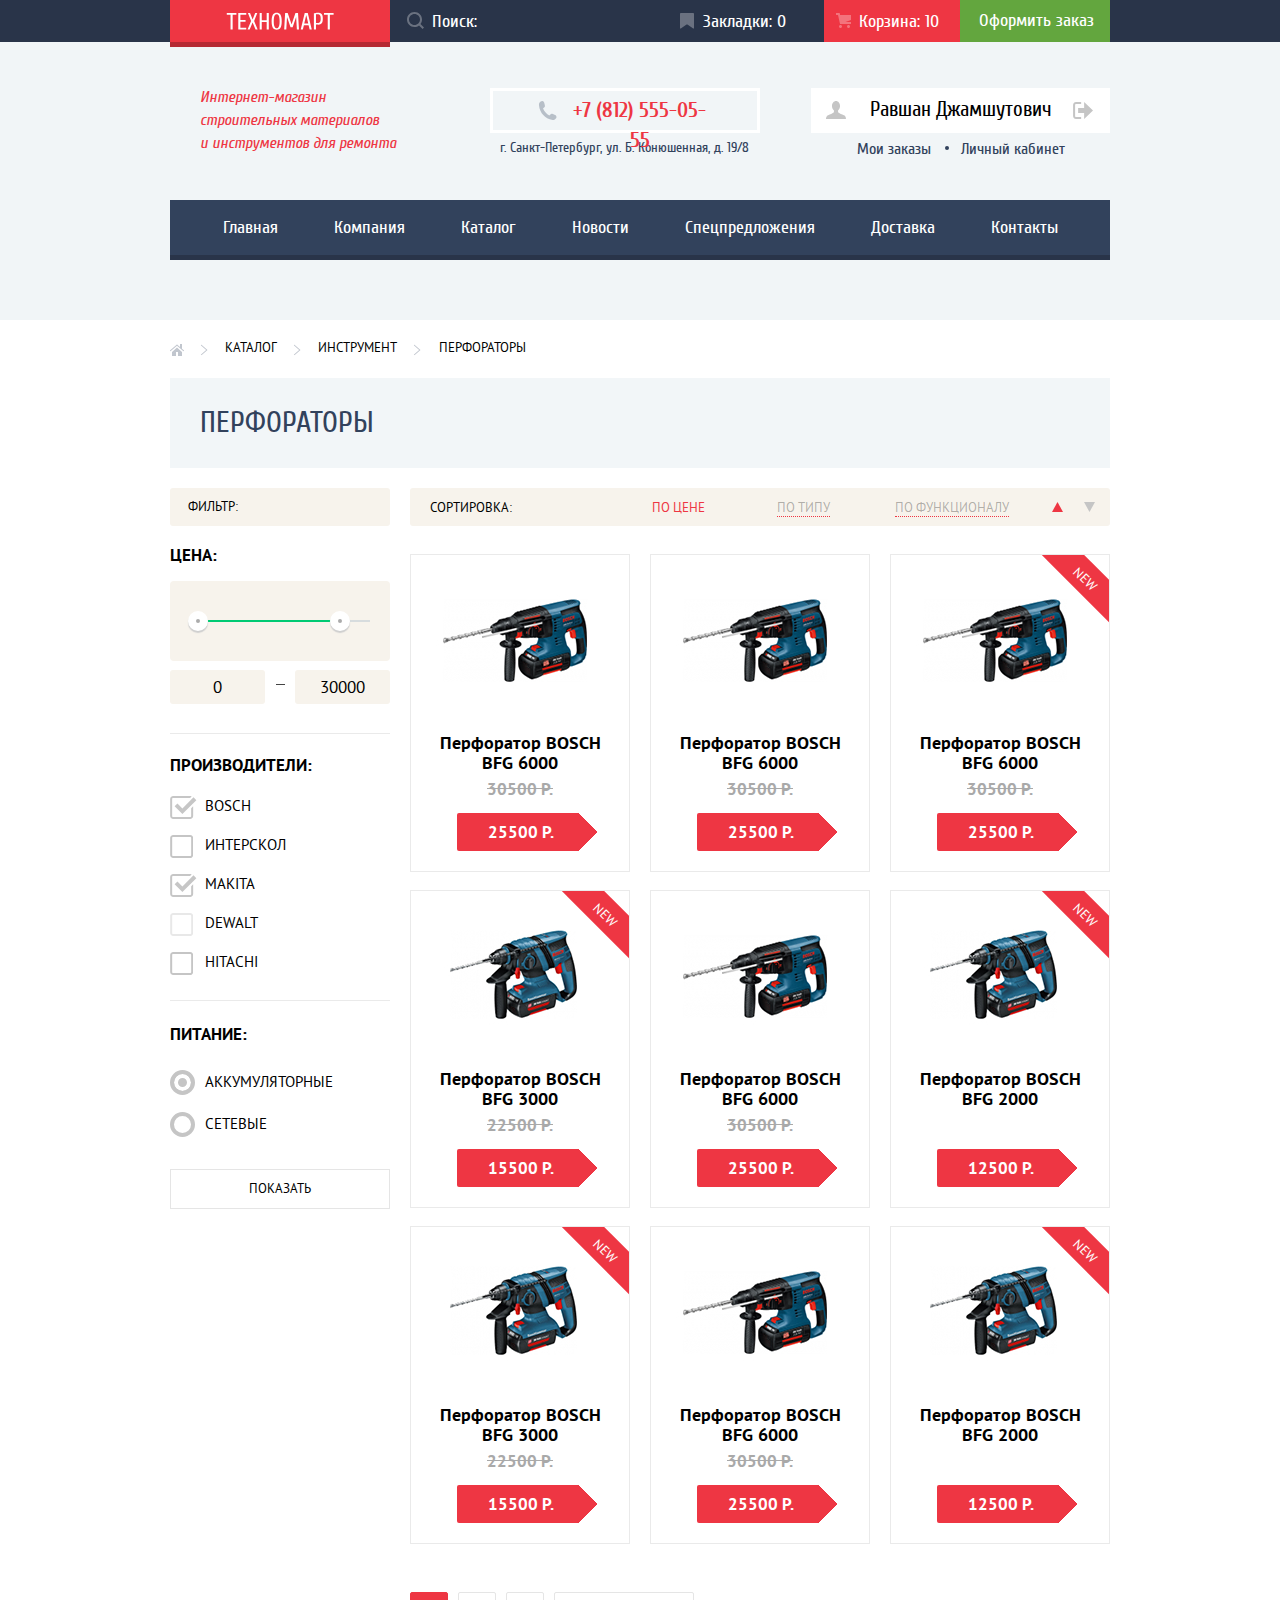
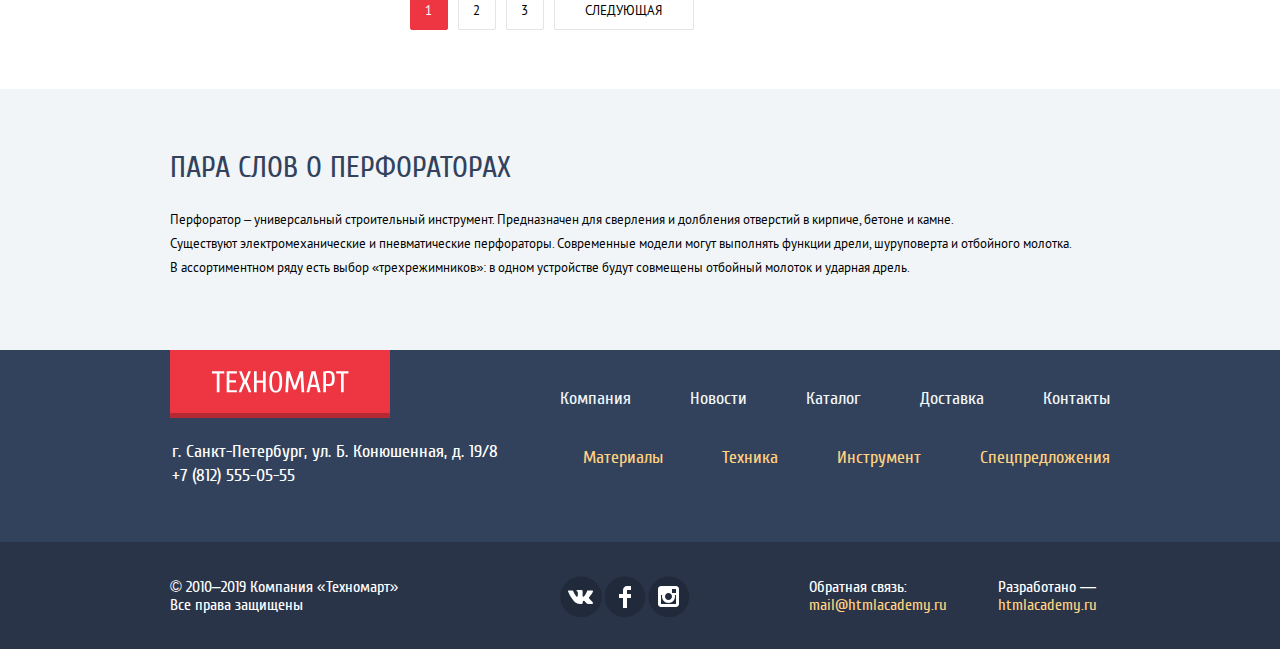
==== commit 2b075f92: "правки" ====
--- a/catalog.html
+++ b/catalog.html
@@ -166,7 +166,7 @@
 
           <div class="catalog-filter">
             <p class="subject-catalog catalog-filter-caption">Фильтр:</p>
-            <form method="get" action="https://echo.htmlacademy.ru">
+            <form method="post" action="https://echo.htmlacademy.ru">
 
               <fieldset class="fieldset-filter price-filter">
                 <legend class="title-filter title-filter-price">Цена:</legend>
@@ -177,7 +177,12 @@
                   <div class="toggle toggle-min" tabindex="0"><span class="visually-hidden">ползунок нижнего диапазона</span></div>
                   <div class="toggle toggle-max" tabindex="0"><span class="visually-hidden">ползунок верхнего диапазона</span></div>
                 </div>
-                <p><span class="range-text">0</span><span class="range-text">30000</span></p>
+                <div class="range-price-text">
+                  <label class="visually-hidden" for="range-min">Минимальный диапазон</label>
+                  <input class="range-text range-text-min" name="range-min" id="range-min" type="text" value="0">
+                  <label class="visually-hidden" for="range-max">Максимальный диапазон</label>
+                  <input class="range-text range-text-max" name="range-max" id="range-max" type="text" value="30000">
+                </div>
               </fieldset>
 
               <fieldset class="fieldset-filter fieldset-manufacturer">
--- a/css/style.min.css
+++ b/css/style.min.css
@@ -1 +1 @@
-:root{--basic-white:#ffffff;--basic-dark-gray:#3D546F;--semi-transparent-white:rgba(255,255,255, 0.5);--semi-dark-white:rgba(255,255,255, 0.3);--semi-dark-black:rgba(0,0,0,0.3);--very-dark-black:rgba(0,0,0, 0.4);--dark-desaturated-blue:#32425c;--extra-desaturated-blue:#293449;--bright-red:#ee3643;--strong-red:#ca2c37;--extra-strong-red:#ba2732;--light-red:#ff5357;--basic-black:#000000;--dark-moderate-green:#63a63e;--strong-green:#5fbb2d;--extra-light-black:rgba(0,0,0, 0.0001);--very-light-black:rgba(0,0,0, 0.15);--very-dark-black:rgba(0,0,0, 0.75);--light-grayish-blue:#f3f7f9;--light-grayish-orange:#f9f5f0;--light-orange:#ffbf47;--bright-cyan:#3bbce3;--very-soft-magenta:#dc91d8;--slightly-desaturated-lime-green:#8ed78f;--basic-light-orange:#ffc047;--basic-gray:#a9a9a9;--extra-light-orange:#ffda96;--extra-gray:rgba(0,0,0, 0.24);--light-gray:#c5c5c5;--basic-extra-gray:rgba(197,197,197, 0.3);--dark-gray:rgba(169,169,169, 0.3);--basic-dark-blue:#1d2739;--very-light-orange:#ffd180;--light-grayish-blue:#f1f5f7;--light-white:#f1f5f7;--light-beige:#f7f3ec;--light-gray-white:#f2f6f8;--light-extra-gray:#e5e5e5;--light-black:#EAEAEA;--extra-black:#405069;--light-green:#367315;--dark-green:#518534;--very-light-extra-gray:#444444;--very-extra-blue:#161D29;--basic-gray-white:#D7DCDE;--extra-green:#00ca74;--basic-beige:#ababab;--extra-light-beige:#f4f4f4;--very-light-beige:#cfcfcf;--dark-light-gray:#b5b5b5}@font-face{font-family:"Cuprum";font-weight:400;font-style:normal;src:local("Cuprum"),url(../fonts/cuprum.woff2) format("woff2"),url(../fonts/cuprum.woff) format("woff")}@font-face{font-family:"Cuprum";font-weight:700;font-style:normal;src:local("Cuprum Bold"),url(../fonts/cuprumbold.woff2) format("woff2"),url(../fonts/cuprumbold.woff) format("woff")}@font-face{font-family:"Cuprum";font-weight:400;font-style:italic;src:local("Cuprum Italic"),url(../fonts/cuprumitalic.woff2) format("woff2"),url(../fonts/cuprumitalic.woff) format("woff")}@font-face{font-family:"PT Sans";font-weight:700;font-style:normal;src:local("PT Sans Bold"),url(../fonts/ptsansbold.woff2) format("woff2"),url(../fonts/ptsansbold.woff) format("woff")}@font-face{font-family:"PT Sans";font-weight:400;font-style:normal;src:local("PT Sans"),url(../fonts/ptsans.woff2) format("woff2"),url(../fonts/ptsans.woff) format("woff")}.page{height:100%}.container{width:940px;margin:0 auto;padding:0 10px}.visually-hidden{position:absolute;width:1px;height:1px;margin:-1px;border:0;padding:0;white-space:nowrap;-webkit-clip-path:inset(100%);clip-path:inset(100%);clip:rect(0 0 0 0);overflow:hidden}img{max-width:100%}.page-body{min-width:960px;margin:0;padding:0;font-family:"PT Sans","Arial",sans-serif;font-size:13px;line-height:24px;min-height:100%;display:-ms-grid;display:grid;-ms-grid-rows:-webkit-min-content 1fr -webkit-min-content;-ms-grid-rows:min-content 1fr min-content;grid-template-rows:-webkit-min-content 1fr -webkit-min-content;grid-template-rows:min-content 1fr min-content;-ms-flex-line-pack:start;align-content:start}a{text-decoration:none;outline:0}.address-info{font-style:normal}.page-main{margin-bottom:70px}.logo-header{-webkit-box-shadow:inset 0 -5px 0 var(--extra-gray);box-shadow:inset 0 -5px 0 var(--extra-gray);width:220px;height:42px;z-index:1}.link-logo-header[href]:focus svg{outline:3px dotted var(--extra-black)}.link-logo-header[href]:active rect{fill:var(--extra-strong-red)}.main-header{margin-bottom:59px}.main-header-catalog{margin-bottom:14px}.menu-header,.menu-header-bar{background-color:var(--extra-desaturated-blue)}.menu-header{display:-ms-grid;display:grid;-ms-grid-columns:220px 271px 1fr;grid-template-columns:220px 271px 1fr;min-height:42px}.list-menu{display:-webkit-box;display:-ms-flexbox;display:flex;-ms-flex-wrap:wrap;flex-wrap:wrap;-webkit-box-pack:end;-ms-flex-pack:end;justify-content:flex-end;list-style:none;padding:0;margin:0}.menu-font{font-family:"Cuprum","Arial",sans-serif;font-size:18px;line-height:24px}.link-menu-full,.menu-header,.navigation-link{color:var(--basic-white)}.form-input,.search-form{margin-left:0;border:0;height:42px;background-color:var(--extra-desaturated-blue);-webkit-appearance:none}.form-input{padding:0;position:relative}.search-form{width:229px;padding:0 0 0 42px}.search-magnifier{position:absolute;left:17px;top:12px;opacity:.3}.filter-checkbox:hover+label::before,.form-input:hover .search-magnifier{opacity:1}.form-input:focus-within path{fill:var(--bright-red)}.form-input:focus-within .search-magnifier{opacity:1}.search-form:active{color:var(--semi-transparent-white)}.search-form:focus{background-color:var(--basic-white);color:var(--basic-black);outline:0}.link-menu,.link-menu-full,.link-order{position:relative;display:inline-block;vertical-align:top}.link-menu-full{background-color:var(--bright-red)}.link-menu,.link-order{margin:0;min-width:150px;color:var(--basic-white)}.link-order{text-align:center;padding:9px 16px 9px 19px;-webkit-box-sizing:border-box;box-sizing:border-box;background-color:var(--dark-moderate-green)}.link-cart{padding:9px 26px}.link-bookmarks,.link-bookmarks-catalog,.link-cart,.link-cart-full{text-align:end;-webkit-box-sizing:border-box;box-sizing:border-box}.link-cart-full{min-width:136px;padding:10px 21px 8px 35px}.link-cart-full:active{color:var(--semi-transparent-white)}.link-bookmarks,.link-bookmarks-catalog{padding:9px 24px}.link-bookmarks-catalog{padding:10px 38px 8px 21px}.link-order:focus,.link-order:hover{background-color:var(--strong-green)}.link-order:active{background-color:var(--dark-moderate-green);color:var(--semi-transparent-white)}.icon-bookmarks{position:absolute;left:20px;top:13px;opacity:.3}.icon-bookmarks-full,.icon-cart,.icon-cart-full{position:absolute;left:6px;top:13px;opacity:.3}.icon-cart,.icon-cart-full{left:26px}.icon-cart-full{left:12px}.link-menu:focus svg,.link-menu:hover svg{opacity:1}.link-menu:active svg{opacity:.3}.link-menu-full:focus svg,.link-menu-full:hover svg{opacity:1}.link-menu-full:active svg{opacity:.3}.link-menu:active{background-color:var(--very-extra-blue);color:var(--semi-transparent-white)}.icon-out:hover path,.link-icon-out:focus path,.name-user:focus path,.name-user:hover path{fill:var(--basic-dark-gray)}.name-user:active{color:var(--light-gray)}.icon-out:active path,.name-user:active path{fill:var(--light-gray)}.my-orders,.personal-area{color:var(--dark-desaturated-blue)}.my-orders{margin-right:30px}.item-my-orders,.my-orders{position:relative}.item-my-orders::after{position:absolute;content:"";width:4px;height:4px;right:12px;top:8px;border-radius:50%;background-color:var(--dark-desaturated-blue)}.my-orders:focus,.my-orders:hover,.personal-area:focus,.personal-area:hover{color:var(--bright-red)}.my-orders:active,.personal-area:active{color:var(--light-gray)}.info-header,.info-header-bar{background-color:var(--light-white)}.info-header{display:-ms-grid;display:grid;-ms-grid-columns:300px 20px 300px 20px 300px;grid-template-columns:repeat(3,300px);gap:20px;-ms-flex-line-pack:start;align-content:start;padding:44px 0 40px}.header-catalog{padding:44px 0 36px}.info-text{font-family:"Cuprum","Arial",sans-serif;font-style:italic;font-size:16px;line-height:23px;color:var(--bright-red);margin:0;padding:0 0 0 30px}.name-user-text{position:relative;width:299px;min-height:45px;background-color:var(--basic-white);text-align:center;padding-top:11px;margin:0 0 5px;-webkit-box-sizing:border-box;box-sizing:border-box}.header-tel a:focus,.name-user-text+a:focus{outline:1px dotted var(--basic-black)}.icon-user,.link-phone svg{position:absolute;top:13px;left:15px}.icon-out{position:absolute;top:14px;right:17px}.header-authorized-user,.my-orders-text{display:-webkit-box;display:-ms-flexbox;display:flex;-ms-flex-wrap:wrap;flex-wrap:wrap}.header-authorized-user{-webkit-box-orient:vertical;-webkit-box-direction:normal;-ms-flex-direction:column;flex-direction:column;justify-self:end;padding-top:2px}.my-orders-text{list-style:none;-webkit-box-pack:center;-ms-flex-pack:center;justify-content:center;margin:0;padding:0}.header-tel a{font-family:"Cuprum","Arial",sans-serif;font-weight:700;font-style:normal;font-size:21px;line-height:30px;color:var(--bright-red)}.link-phone{position:relative}.link-phone svg{top:3px;left:-35px}.btn-login:focus path,.btn-login:hover path,.link-phone:focus path{fill:var(--basic-dark-gray)}.header-tel{text-align:center;border:3px solid var(--basic-white);width:270px;height:45px;margin:2px 0 3px;padding:4px 42px 5px 71px;-webkit-box-sizing:border-box;box-sizing:border-box}.content-login,.header-address-text{font-family:"Cuprum","Arial",sans-serif}.header-address-text{font-size:14px;line-height:24px;color:var(--dark-desaturated-blue);padding-left:10px;margin:0}.content-login{color:var(--basic-black);font-size:21px;line-height:21px}.header-login{list-style:none;justify-self:end;display:-webkit-box;display:-ms-flexbox;display:flex;-ms-flex-wrap:wrap;flex-wrap:wrap;padding:2px 0 0 19px;margin:0}.btn-login,.btn-registration{-webkit-box-sizing:border-box;box-sizing:border-box;display:inline-block;vertical-align:top;background-color:var(--basic-white)}.btn-login{position:relative;text-align:end;min-width:121px;margin-right:10px;padding:12px 27px 12px 45px}.btn-login:active path{fill:var(--light-gray)}.icon-login-in{position:absolute;left:19px;top:13px}.btn-registration{min-width:150px;padding:12px 24px;text-align:center}.btn-login:focus,.btn-login:hover,.btn-registration:focus,.btn-registration:hover{color:var(--bright-red)}.btn-login:active,.btn-registration:active{color:var(--light-gray)}.navigation-list{display:-webkit-box;display:-ms-flexbox;display:flex;-ms-flex-wrap:wrap;flex-wrap:wrap;list-style:none;-webkit-box-pack:center;-ms-flex-pack:center;justify-content:center;margin:0;padding:0}.info-header-navigation{background-color:var(--light-white);padding-bottom:60px}.navigation{background-color:var(--dark-desaturated-blue);-webkit-box-shadow:inset 0 -5px 0 var(--extra-desaturated-blue);box-shadow:inset 0 -5px 0 var(--extra-desaturated-blue);padding:0}.navigation-link{display:block;text-align:center;padding:16px 28px 20px;min-height:60px;-webkit-box-sizing:border-box;box-sizing:border-box}.navigation-link:focus,.navigation-link:hover{background-color:var(--extra-desaturated-blue);-webkit-box-shadow:inset 0 -5px 0 var(--extra-desaturated-blue);box-shadow:inset 0 -5px 0 var(--extra-desaturated-blue)}.navigation-link:active{background-color:var(--basic-dark-blue);opacity:.5;-webkit-box-shadow:inset 0 -5px 0 var(--extra-desaturated-bluer);box-shadow:inset 0 -5px 0 var(--extra-desaturated-bluer)}.services{margin-bottom:59px}.link-btn-section{font-family:"Cuprum","Arial",sans-serif;font-size:14px;line-height:18px;text-transform:uppercase}.services-subtitle-font{font-family:"Cuprum","Arial",sans-serif;font-size:24px;line-height:30px}.link-services{display:inline-block;vertical-align:top;background-color:var(--semi-dark-white);color:var(--basic-white);min-width:135px;padding:10px 22px;text-align:center;-webkit-box-sizing:border-box;box-sizing:border-box}.link-services:focus,.link-services:hover{background-color:var(--basic-extra-gray)}.link-services:active{background-color:var(--dark-gray)}.categories,.shares{color:var(--basic-white);list-style:none;padding:0;margin:0}.categories{display:-webkit-box;display:-ms-flexbox;display:flex;-ms-flex-wrap:wrap;flex-wrap:wrap;-webkit-box-pack:justify;-ms-flex-pack:justify;justify-content:space-between;-ms-grid-row:1;grid-row:1;-ms-grid-column:1;grid-column-start:1;-ms-grid-column-span:-2;grid-column-end:-1}.list-tool-slide,.shares{-ms-grid-row:2;-ms-grid-row-span:2}.shares{display:-ms-grid;display:grid;-ms-grid-rows:123px 20px 123px;grid-template-rows:repeat(2,123px);gap:20px;grid-column:3/-1;grid-row-start:2;grid-row-end:4}.list-tool-slide{position:relative;grid-row:2/4;-ms-grid-column:1;-ms-grid-column-span:2;grid-column:1/3}.btn-slide{position:absolute;border-radius:50%;width:10px;height:10px;padding:0;border:2px solid var(--basic-white);outline:0}.btn-back-img:focus,.btn-next-img:focus,.btn-slide:focus{outline:1px dotted var(--basic-white)}.btn-next{top:220px;left:315px;background-color:var(--bright-red)}.btn-back{top:220px;left:295px}.btn-back-img,.btn-next-img{position:absolute;width:22px;height:40px;border:0;background:url(../img/decorative/icon-left-slide.svg);cursor:pointer}.btn-back-img{top:122px;left:24px}.btn-next-img{top:122px;right:20px;-webkit-transform:rotate(180deg);-ms-transform:rotate(180deg);transform:rotate(180deg)}.services-item{padding:20px 23px;width:254px;min-height:83px}.services-subtitle{margin:0 0 14px;padding:0}.services-block{display:-ms-grid;display:grid;-ms-grid-columns:300px 20px 300px 20px 300px;grid-template-columns:repeat(3,300px);gap:20px}.service-subtitle{font-family:"Cuprum","Arial",sans-serif;font-weight:700;font-style:normal;font-size:24px;line-height:30px}.services-item-materials{position:relative;background-color:var(--light-orange);overflow:hidden}.services-item-materials::before{position:absolute;width:44px;height:65px;top:31px;right:43px;content:"";background:url(../img/decorative/bucket.svg) no-repeat}.plank-new::after{position:absolute;content:"new";text-align:center;padding:5px 10px;-webkit-box-sizing:border-box;box-sizing:border-box;width:100px;height:30px;top:8px;right:-27px;text-transform:uppercase;-webkit-transform:rotate(45deg);-ms-transform:rotate(45deg);transform:rotate(45deg);background-color:var(--bright-red);z-index:4;color:var(--basic-white)}.services-item-tool::before{position:absolute;width:75px;height:61px;top:34px;right:31px;content:"";background:url(../img/decorative/electric-drill.svg) no-repeat}.services-item-tool{position:relative;background-color:var(--bright-cyan)}.item-tool{position:relative;height:266px}.services-item-equipment{position:relative;background-color:var(--very-soft-magenta)}.services-item-equipment::before{position:absolute;width:78px;height:62px;top:31px;right:31px;content:"";background:url(../img/decorative/tractor.svg) no-repeat}.services-item-discounts{position:relative;background-color:var(--slightly-desaturated-lime-green)}.services-item-discounts::before{position:absolute;width:59px;height:72px;top:26px;right:45px;content:"";background:url(../img/decorative/bolwing-basket.svg) no-repeat}.services-item-delivery{position:relative;background-color:var(--basic-light-orange)}.services-item-delivery::before{position:absolute;width:78px;height:63px;top:32px;right:31px;content:"";background:url(../img/decorative/car.svg) no-repeat}.tool-subtitle,.tool-text{font-family:"Cuprum","Arial",sans-serif}.tool-subtitle{font-weight:700;font-size:36px;line-height:36px;text-transform:uppercase}.tool-text{font-size:18px;line-height:24px}.link-slide{position:absolute;display:inline-block;vertical-align:top;min-width:192px;top:201px;left:24px;padding:11px 46px 9px;-webkit-box-sizing:border-box;box-sizing:border-box;background-color:var(--bright-red);color:var(--basic-white)}.link-slide:focus,.link-slide:hover{background-color:var(--strong-red)}.link-slide:active{background-color:var(--extra-strong-red)}.section-saber{display:-ms-grid;display:grid;-ms-grid-columns:720px 220px;grid-template-columns:720px 220px;width:940px;background-color:var(--light-grayish-orange);-webkit-box-sizing:border-box;box-sizing:border-box}.title-popular-manufacturers,.title-popular-products{padding:29px 28px 30px;-webkit-box-sizing:border-box;box-sizing:border-box}.popular-manufacturers,.popular-products{display:-ms-grid;display:grid;-ms-grid-rows:-webkit-min-content 20px 1fr;-ms-grid-rows:min-content 20px 1fr;grid-template-rows:-webkit-min-content 1fr;grid-template-rows:min-content 1fr;gap:20px;margin-bottom:70px}.product-item{position:relative;display:-webkit-box;display:-ms-flexbox;display:flex;-ms-flex-wrap:wrap;flex-wrap:wrap;-webkit-box-orient:vertical;-webkit-box-direction:normal;-ms-flex-direction:column;flex-direction:column;-webkit-box-align:center;-ms-flex-align:center;align-items:center;min-height:318px;border:1px solid var(--light-black);padding-top:6px;-webkit-box-sizing:border-box;box-sizing:border-box;overflow:hidden}.manufacturers-item a:focus,.product-item:focus,.product-item:hover{-webkit-box-shadow:0 4px 20px var(--very-light-black);box-shadow:0 4px 20px var(--very-light-black)}.product-btn,.product-container-img{display:-webkit-box;display:-ms-flexbox;display:flex;-ms-flex-wrap:wrap;flex-wrap:wrap;-webkit-box-align:center;-ms-flex-align:center;align-items:center;width:184px;height:164px;margin-bottom:8px}.product-container-img{-webkit-box-pack:center;-ms-flex-pack:center;justify-content:center;z-index:2;background-color:var(--basic-white)}.product-btn{position:absolute;-webkit-box-orient:vertical;-webkit-box-direction:normal;-ms-flex-direction:column;flex-direction:column;padding-top:31px;margin-right:2px;z-index:1}.product-item:focus-within>.product-container-img,.product-item:hover>.product-container-img{opacity:0;z-index:0}.heading-primary{font-family:"Cuprum","Arial",sans-serif;font-size:30px;line-height:30px;font-weight:400;margin:0;color:var(--dark-desaturated-blue);text-transform:uppercase}.list-popular-products{display:-ms-grid;display:grid;-ms-grid-columns:220px 20px 220px 20px 220px 20px 220px;grid-template-columns:repeat(4,220px);gap:20px;list-style:none;padding:0;margin:0}.link-all{background-color:var(--bright-red);color:var(--basic-white)}.link-all:focus,.link-all:hover{background-color:var(--strong-red)}.link-all:active{background-color:var(--extra-strong-red)}.section-btn-all{display:inline-block;vertical-align:top;min-width:192px;text-align:center;min-height:38px;padding:11px 24px 9px;-webkit-box-sizing:border-box;box-sizing:border-box}.btn-popular-manufacturers,.btn-popular-products{padding:25px 19px 26px 5px;text-align:end;-webkit-box-sizing:border-box;box-sizing:border-box}.btn-popular-products{padding:25px 14px 26px}.btn-bookmark,.btn-buy{font-family:"Cuprum","Arial",sans-serif;font-size:14px;line-height:18px;text-transform:uppercase;outline:0}.btn-bookmark{width:135px;height:38px;background-color:var(--basic-white);text-decoration:none;border:3px solid var(--dark-moderate-green);border-radius:2px;color:var(--dark-desaturated-blue)}.btn-bookmark:focus,.btn-bookmark:hover{border:3px solid var(--dark-desaturated-blue)}.btn-bookmark:active{opacity:.5}.btn-buy{width:135px;height:38px;background-color:var(--dark-moderate-green);background-image:url(../img/decorative/icon-cart.svg);background-repeat:no-repeat;background-position:30px 10px;text-decoration:none;color:var(--basic-white);-webkit-box-shadow:inset 0 -3px 0 var(--light-green);box-shadow:inset 0 -3px 0 var(--light-green);border:0;padding-left:19px;border-radius:2px;margin-bottom:10px}.btn-buy:focus,.btn-buy:hover{background-color:var(--strong-green)}.btn-buy:active{background-color:var(--dark-green)}.caption-product{font-family:"PT Sans","Arial",sans-serif;font-weight:700;font-size:18px;line-height:20px;text-align:center;margin:0 0 7px}.product-no-stock{margin:0 0 40px}.link-product{color:var(--basic-black)}.old-price{font-family:"PT Sans","Arial",sans-serif;font-weight:700;font-size:17px;line-height:18px;text-align:center;text-decoration:line-through;text-transform:uppercase;color:var(--basic-gray);margin:0 0 15px}.price-product-arrow{width:141px;height:38px;background-color:var(--bright-red);background-image:-o-linear-gradient(225deg,var(--basic-white) 11%,transparent 11%),-o-linear-gradient(135deg,var(--basic-white) 11%,transparent 11%);background-image:linear-gradient(225deg,var(--basic-white) 11%,transparent 11%),linear-gradient(315deg,var(--basic-white) 11%,transparent 11%);border-radius:2px;margin-left:14px}.filter-checkbox:focus+label,.product-item .link-product:focus{outline:1px dotted var(--dark-desaturated-blue)}.price-product{font-family:"PT Sans","Arial",sans-serif;font-weight:700;font-size:17px;line-height:18px;text-align:center;text-transform:uppercase;color:var(--basic-white);margin:0;position:relative;top:50%;left:50%;width:50%;height:50%;-webkit-transform:translateX(-59%) translateY(-50%);-ms-transform:translateX(-59%) translateY(-50%);transform:translateX(-59%) translateY(-50%)}.section-manufacturers-all{padding:11px 0 0 39px;width:153px;height:27px}.section-manufacturers-list{display:-ms-grid;display:grid;-ms-grid-columns:220px 20px 220px 20px 220px 20px 220px;grid-template-columns:220px 220px 220px 220px;gap:20px;padding:0;margin:0;list-style:none}.manufacturers-item a{display:block;height:145px}.manufacturers-item:active,.manufacturers-item:hover{-webkit-box-shadow:0 4px 20px var(--very-light-black);box-shadow:0 4px 20px var(--very-light-black)}.manufacturers-item:active{opacity:.5}.advantage-offers-bar{margin-bottom:71px;padding-top:64px;background-color:var(--light-grayish-blue)}.advantage-title-offers{margin:0 0 25px;padding:0;color:var(--basic-black)}.advantage-offers-list{position:relative;list-style:none;padding:0 0 99px;margin:0}.advantage-offers-list::before{position:absolute;content:"";width:10px;height:279px;bottom:50px;left:230px;background:url(../img/decorative/shadow.svg)}.advantage-offers{display:-ms-grid;display:grid;-ms-grid-columns:240px 1fr;grid-template-columns:240px 1fr}.text-services-credit,.text-services-delivery,.text-services-guarantee{margin:0;padding:0;width:331px;min-height:122px}.services-advantage{margin-bottom:70px;grid-column:1/-1}.services-advantage p{margin:0}.text-company{font-family:"PT Sans","Arial",sans-serif;font-size:13px;line-height:24px}.advantage-title{margin:0 0 30px;padding:0;color:var(--dark-desaturated-blue)}.advantage-tabs-list,.services-offers-list{list-style:none;padding:0;margin:0 0 0 80px}.link-btn-credit{display:block;background-color:var(--light-red);color:var(--basic-white)}.link-btn-credit:hover{background-color:var(--bright-red)}.link-btn-credit:active{background-color:var(--extra-strong-red)}.item-offers{margin-top:1px}.button-offers{font-family:"Cuprum","Arial",sans-serif;font-weight:700;font-size:21px;line-height:30px;width:240px;min-height:61px;text-align:start;border:0;-webkit-box-sizing:border-box;box-sizing:border-box}.button-offers-click{padding:0 0 3px 22px;color:var(--dark-desaturated-blue);background-color:var(--basic-white);-webkit-box-shadow:0 1px 0 var(--basic-white);box-shadow:0 1px 0 var(--basic-white)}.button-offers-rest:focus,.button-offers-rest:hover{outline:0;background-color:var(--extra-desaturated-blue);-webkit-box-shadow:0 1px 0 var(--extra-desaturated-blue),inset 0 1px 0 var(--extra-black);box-shadow:0 1px 0 var(--extra-desaturated-blue),inset 0 1px 0 var(--extra-black)}.button-offers-rest{padding:0 0 3px 22px;color:var(--basic-white);background-color:var(--dark-desaturated-blue);-webkit-box-shadow:0 1px 0 var(--extra-desaturated-blue),inset 0 1px 0 var(--extra-black);box-shadow:0 1px 0 var(--extra-desaturated-blue),inset 0 1px 0 var(--extra-black)}.link-btn-credit{width:151px;height:27px;padding:10px 0 0 45px}.advantage-tabs-item{width:619px;padding-bottom:101px;background:url(../img/background/delivery.png) no-repeat;background-position:right;background-position-y:20px}.about-us{display:-ms-grid;display:grid;-ms-grid-columns:460px 180px 300px;grid-template-columns:460px 300px;gap:180px;width:940px}.about-company,.contacts{display:-webkit-box;display:-ms-flexbox;display:flex;-ms-flex-wrap:wrap;flex-wrap:wrap;-webkit-box-orient:vertical;-webkit-box-direction:normal;-ms-flex-direction:column;flex-direction:column}.title-about-company,.title-contacts{color:var(--basic-black);padding:0;margin-bottom:24px}.text-about-company{padding:0;margin:0 0 26px}.text-contacts{padding:0;margin:0 0 32px}.text-about-company:last-of-type{margin:2px}.link-company:last-of-type{margin:0}.list-company{display:block;list-style:none;padding:0;margin:0 0 19px 38px}.link-company{position:relative;margin-bottom:12px}.link-company::before{position:absolute;vertical-align:top;content:"";width:25px;height:2px;top:11px;left:-38px;background-color:var(--bright-red);margin:0 12px 4px 0}.link-about-company{display:block;width:140px;padding:11px 40px 9px;background-color:var(--bright-red);color:var(--basic-white)}.link-about-company:focus,.link-about-company:hover{background-color:var(--strong-red)}.link-about-company:active{background-color:var(--extra-strong-red)}.link-contacts{display:block;width:178px;padding:11px 61px 9px;background-color:var(--bright-red);color:var(--basic-white)}.map-contacts{margin-bottom:25px}.link-contacts:focus,.link-contacts:hover{background-color:var(--strong-red)}.link-contacts:active{background-color:var(--extra-strong-red)}.link-logo{display:block;width:220px;height:68px;margin-bottom:23px}.logo-address{margin:0 0 54px}.text-address{padding-left:2px;margin:0}.link-footer-tel,.text-address{color:var(--basic-white);background-color:transparent}.link-footer-tel:focus{outline:1px dotted var(--basic-white)}.footer-top-bar{background-color:var(--dark-desaturated-blue)}.footer-top{display:-ms-grid;display:grid;-ms-grid-columns:-webkit-max-content 1fr;-ms-grid-columns:max-content 1fr;grid-template-columns:-webkit-max-content 1fr;grid-template-columns:max-content 1fr}.footer-navigation{padding-top:37px}.footer-list-product,.footer-navigation-list{display:-webkit-box;display:-ms-flexbox;display:flex;-ms-flex-wrap:wrap;flex-wrap:wrap;-webkit-box-pack:end;-ms-flex-pack:end;justify-content:flex-end;padding:0;margin:0}.footer-list-product li:not(:first-child),.footer-navigation-list li:not(:first-child){margin-left:59px}.footer-navigation-list{margin-bottom:34px}.footer-bottom-bar{background-color:var(--extra-desaturated-blue)}.footer-bottom{display:-ms-grid;display:grid;-ms-grid-columns:1fr 1fr 1fr;grid-template-columns:1fr 1fr 1fr;padding:31px 0 22px}.footer-bottom ul,.text-copyright{margin:0}.list-social-network{display:-webkit-box;display:-ms-flexbox;display:flex;-ms-flex-wrap:wrap;flex-wrap:wrap;padding:2px 0 0 76px}.footer-navigation-link{color:var(--light-white)}.icon-social-network:hover path:first-of-type,.link-social-network:focus-within path:first-of-type{fill:var(--bright-red)}.footer-link-product{color:var(--very-light-orange)}.footer-list-product,.footer-navigation-list,.list-social-network{list-style:none}.footer-bottom-email{display:-webkit-box;display:-ms-flexbox;display:flex;-ms-flex-wrap:wrap;flex-wrap:wrap;-webkit-box-pack:end;-ms-flex-pack:end;justify-content:flex-end;margin-right:13px;padding:5px 0 0}.text-site{margin:0}.text-email{margin:0 51px 0 0}.text-copyright,.text-email,.text-site{color:var(--basic-white)}.text-copyright{padding-top:5px}.footer-link-product:focus,.footer-link-product:hover,.footer-navigation-link:focus,.footer-navigation-link:hover,.link-email:focus,.link-email:hover,.link-site:focus,.link-site:hover{text-decoration:underline}.footer-link-product:active,.footer-navigation-link:active{mix-blend-mode:normal;text-decoration:none;opacity:.5}.link-email:active,.link-site:active{color:var(--bright-red);text-decoration:none}.link-email,.link-site{color:var(--very-light-orange)}.text-info-contact{font-family:"Cuprum","Arial",sans-serif;font-size:16px;line-height:18px}.hiding-content{display:none}.main-content{display:-ms-grid;display:grid;-ms-grid-columns:220px 20px 1fr;grid-template-columns:220px 1fr;-ms-flex-line-pack:start;align-content:start;gap:20px;margin-bottom:59px}.catalog-product-title{color:var(--dark-desaturated-blue);background-color:var(--light-gray-white);grid-column:1/-1;padding:30px}.breadcrumbs-link{display:inline-block;vertical-align:top;color:var(--basic-black)}.breadcrumbs-arrow{width:8px;height:12px;margin:5px 0 0;background:url(../img/decorative/arrow.svg) no-repeat}.breadcrumbs-item:last-of-type{padding:0 0 0 1px}.breadcrumbs-home{width:14px;height:12px;margin-top:5px;background:url(../img/decorative/home.svg) no-repeat}.breadcrumbs-catalog{grid-column:1/-1}.breadcrumbs-item{position:relative;margin-right:16px}.breadcrumbs-item:not(:first-of-type){margin-left:17px}.breadcrumbs-item:nth-child(n+1) a:focus{outline:1px dotted var(--dark-desaturated-blue)}.catalog-filter{-ms-grid-row:2;grid-row:2;-ms-grid-column:1;grid-column:1/1}.sorting,.sorting-bar{display:-webkit-box;display:-ms-flexbox;display:flex;-ms-flex-wrap:wrap;flex-wrap:wrap}.sorting{-webkit-box-align:center;-ms-flex-align:center;align-items:center;min-height:38px;padding:1px 15px 0 18px;-webkit-box-sizing:border-box;box-sizing:border-box;border-radius:3px;background-color:var(--light-beige)}.sorting-bar{min-width:443px;-webkit-box-pack:justify;-ms-flex-pack:justify;justify-content:space-between}.sorting-text{margin:0 140px 0 2px}.breadcrumbs-list,.breadcrumbs-list-sorting{display:-webkit-box;display:-ms-flexbox;display:flex;-ms-flex-wrap:wrap;flex-wrap:wrap;margin:0;padding:0;list-style:none;-webkit-box-sizing:border-box;box-sizing:border-box}.breadcrumbs-list{margin:0 0 15px;padding:5px 0 0}.subject-catalog{font-family:"PT Sans","Arial",sans-serif;font-size:13px;line-height:18px;text-transform:uppercase}.ascending-order:focus path,.ascending-order:hover path,.descending-order:focus path,.descending-order:hover path{fill:var(--basic-black)}.ascending-order:active path,.descending-order:active path{fill:var(--bright-red)}.fieldset-filter{border:0;padding:0;margin:0}.title-filter-price{margin-bottom:11px}.btn-submit{width:220px;min-height:38px;padding:10px;text-decoration:none;background-color:var(--basic-white);border:1px solid var(--light-extra-gray)}.title-filter{font-family:"PT Sans","Arial",sans-serif;font-weight:700;font-size:17px;line-height:30px;text-transform:uppercase}.title-power{margin-bottom:23px}.filter-power{margin:0 0 36px;padding:0 0 0 35px}.filter-power li:not(:last-child){margin:0 0 23px}.title-filter-manufacturer{margin-bottom:16px}.range-text,.subject-filter{font-family:"PT Sans","Arial",sans-serif}.subject-filter{font-size:15px;line-height:19px;text-transform:uppercase}.price-filter p{display:-webkit-box;display:-ms-flexbox;display:flex;-ms-flex-wrap:wrap;flex-wrap:wrap;position:relative;-webkit-box-pack:justify;-ms-flex-pack:justify;justify-content:space-between;margin:0 0 25px}.price-filter p::before{position:absolute;content:"";width:9px;height:1px;background-color:var(--very-light-extra-gray);right:105px;bottom:19px}.range-text{display:inline-block;vertical-align:top;min-width:95px;font-size:17px;line-height:18px;text-align:center;padding:10px 24px;border-radius:2px;background-color:var(--light-beige);-webkit-box-sizing:border-box;box-sizing:border-box}.filter-manufacturer li:not(:last-child){margin-bottom:20px}.filter-manufacturer{margin:0 0 29px;padding:0 0 0 35px}.range-price{position:relative;width:180px;height:41px;padding:39px 20px 0;margin-bottom:9px;border-radius:4px;background-color:var(--light-beige)}.range-price .scale{height:2px;background:var(--basic-gray-white)}.range-price .bar{width:80%;height:2px;background:var(--extra-green)}.range-price .toggle{position:absolute;top:30px;left:0;width:4px;height:4px;padding:0;border:8px solid var(--basic-white);background-color:var(--basic-beige);border-radius:50%;-webkit-box-shadow:0 2px 1px 0 var(--very-light-beige);box-shadow:0 2px 1px 0 var(--very-light-beige)}.range-price .toggle:focus{outline:1px dotted var(--extra-desaturated-blue)}.range-price .toggle-min{left:18px}.range-price .toggle-max{left:160px}.catalog-filter-caption{padding:10px 18px;margin:0 0 14px;background-color:var(--light-beige);border-radius:3px}.fieldset-manufacturer,.price-filter{border-bottom:1px solid var(--light-black);margin:0 0 16px}.fieldset-manufacturer{margin:0 0 18px}.filter-manufacturer label,.filter-power label{position:relative;display:block;cursor:pointer;-webkit-user-select:none;-moz-user-select:none;-ms-user-select:none;user-select:none}.filter-checkbox+label::before{position:absolute;content:"";left:-35px;width:23px;height:23px;background:url(../img/decorative/checkbox-off-aiming.svg) no-repeat;opacity:.78}.filter-checkbox:checked+label::before{position:absolute;content:"";left:-35px;width:27px;height:23px;background:url(../img/decorative/checkbox-on-aiming.svg) no-repeat;opacity:.77}.filter-checkbox:disabled+label::before{opacity:.3}.filter-checkbox:disabled+label{color:var(--veri-dark-black)}.filter-checkbox:checked:hover+label::before{opacity:1}.filter-radio+label::before{position:absolute;content:"";top:-2px;left:-35px;width:17px;height:17px;border:4px solid var(--light-gray);border-radius:50%}.filter-radio:checked+label::before{background-color:var(--light-gray);-webkit-box-shadow:inset 0 0 0 4px var(--basic-white);box-shadow:inset 0 0 0 4px var(--basic-white)}.filter-radio:hover+label::before{border:4px solid var(--dark-light-gray)}.filter-radio:checked:hover+label::before{border:4px solid var(--dark-light-gray);background-color:var(--dark-light-gray);-webkit-box-shadow:inset 0 0 0 4px var(--basic-white);box-shadow:inset 0 0 0 4px var(--basic-white)}.filter-radio:focus+label{outline:1px dotted var(--dark-desaturated-blue)}.filter-radio:disabled+label{opacity:.4}.filter-radio:disabled+label::before{opacity:.3}.list-hiding{list-style:none}.catalog-list{display:-ms-grid;display:grid;-ms-grid-columns:220px 20px 220px 20px 220px;grid-template-columns:repeat(3,220px);-webkit-column-gap:20px;-moz-column-gap:20px;column-gap:20px;row-gap:18px;margin:0;padding:0}.pagination-link-current{background-color:var(--bright-red);border:1px solid var(--bright-red);color:var(--basic-white)}.main-product-list{display:-ms-grid;display:grid;-ms-grid-rows:-webkit-min-content 28px 1fr;-ms-grid-rows:min-content 28px 1fr;grid-template-rows:-webkit-min-content 1fr;grid-template-rows:min-content 1fr;gap:28px;grid-column:2/-1;-ms-grid-row:2;grid-row:2}.pagination{-ms-grid-row:3;grid-row:3;grid-column:2/-1;padding-top:28px}.pagination-list{display:-webkit-box;display:-ms-flexbox;display:flex;-ms-flex-wrap:wrap;flex-wrap:wrap;padding:0;margin:0}.pagination-link,.pagination-link-current,.pagination-link-next{margin-right:10px;display:block}.pagination-link-current{border-radius:2px}.pagination-link,.pagination-link-current{width:8px;height:18px;padding:9px 14px}.pagination-link-next{width:77px;height:18px;padding:9px 31px 9px 30px}.pagination-link,.pagination-link-next{background-color:var(--basic-white);color:var(--basic-black);border:1px solid var(--light-extra-gray);border-radius:2px}.pagination-link-next:focus,.pagination-link-next:hover,.pagination-link:focus,.pagination-link:hover{border:1px solid var(--light-gray)}.pagination-link-next:active,.pagination-link:active{border:1px solid var(--bright-red)}.sorting-item-current:focus,.sorting-item-current:hover,.sorting-item:focus,.sorting-item:hover{border-bottom:1px solid var(--bright-red);color:var(--basic-black)}.sorting-item-price{margin-right:72px}.sorting-item-type{margin-right:65px}.sorting-item-current{color:var(--bright-red)}.sorting-price li:first-child{margin-right:21px}.sorting-item{color:var(--semi-dark-black);border-bottom:1px dotted var(--bright-red)}.sorting-item-current:active,.sorting-item:active{border-bottom:none;color:var(--bright-red);opacity:1}.about-product-bar{min-height:197px;background-color:var(--light-grayish-blue)}.about-product-title{margin:0 0 25px}.about-product-text{margin:0}.about-product{min-height:167px;padding-top:64px;padding-bottom:30px}.product-added-text{font-family:"Cuprum","Arial",sans-serif;font-weight:700;font-size:24px;line-height:30px;margin:7px 2px 0 0}.oval{position:absolute;width:66px;height:66px;top:42px;left:40px;background:url(../img/decorative/oval.svg) no-repeat}.continue-shopping,.popup-place-order{display:inline-block;font-family:"Cuprum","Arial",sans-serif;font-size:14px;line-height:18px;text-transform:uppercase}.popup-place-order{color:var(--basic-white);background-color:var(--bright-red);padding:11px 47px 9px 46px;margin-right:10px}.continue-shopping{color:var(--basic-black);background-color:var(--basic-white);padding:11px 31px 9px 32px}.link-logo-footer{display:-webkit-box;display:-ms-flexbox;display:flex;-ms-flex-wrap:wrap;flex-wrap:wrap;-webkit-box-align:end;-ms-flex-align:end;align-items:flex-end;width:220px;height:67px;margin-bottom:23px}.link-logo-footer a{height:68px}.link-logo-catalog:focus .logo-footer{outline:1px dotted var(--basic-white)}.modal,.modal-write-us{top:auto;right:15px;bottom:364px;left:0}.modal{position:fixed;margin:auto;-webkit-box-sizing:border-box;box-sizing:border-box;-webkit-box-shadow:0 20px 40px var(--very-dark-black),inset 0 7px 0 0 var(--bright-red);box-shadow:0 20px 40px var(--very-dark-black),inset 0 7px 0 0 var(--bright-red);z-index:5}.modal-write-us{width:620px;min-height:430px;padding:46px 0 0}.modal-map,.modal-product-added,.modal-write-us{background-color:var(--basic-white)}.modal-map,.oval+div{display:-webkit-box;display:-ms-flexbox;display:flex}.modal-map{-webkit-box-align:end;-ms-flex-align:end;align-items:flex-end;top:auto;right:15px;bottom:347px;left:0;width:940px;height:447px}.oval+div{-webkit-box-pack:center;-ms-flex-pack:center;justify-content:center;-webkit-box-align:center;-ms-flex-align:center;align-items:center}.modal-product-added{width:620px;min-height:282px;left:49px}.modal-map iframe{border:0}.label-email,.label-message,.label-name{display:block;margin-bottom:9px}.fill-fields{display:-ms-grid;display:grid;-ms-grid-rows:1fr -webkit-min-content;-ms-grid-rows:1fr min-content;grid-template-rows:1fr -webkit-min-content;grid-template-rows:1fr min-content}.user-fill-fields{display:-webkit-box;display:-ms-flexbox;display:flex;-ms-flex-wrap:wrap;flex-wrap:wrap;margin:0 80px 31px}.input-name{margin-bottom:8px}.style-input-modal{outline:0;border:2px solid var(--light-gray);border-radius:2px;width:220px;height:38px;padding:0 12px 0 8px;-webkit-box-sizing:border-box;box-sizing:border-box}.style-btn-send-modal{display:inline-block;vertical-align:top;width:460px;height:38px;outline:0;background-color:var(--bright-red);color:var(--basic-white);border:0}.text-mail-modal{outline:0;width:460px;height:114px;border:2px solid var(--light-gray);border-radius:2px;padding:6px 12px 0 8px;-webkit-box-sizing:border-box;box-sizing:border-box;resize:none}.user-name{margin-right:20px;margin-bottom:7px}.btn-send-modal-bar{display:-webkit-box;display:-ms-flexbox;display:flex;-ms-flex-wrap:wrap;flex-wrap:wrap;-webkit-box-pack:center;-ms-flex-pack:center;justify-content:center;-webkit-box-align:center;-ms-flex-align:center;align-items:center;width:100%;min-height:112px;background-color:var(--extra-light-beige)}.btn-close-modal{position:absolute;border:0;outline:0;width:21px;height:21px;background:url(../img/decorative/icon-close.svg)}.btn-modal-write-us{top:21px;left:588px}.btn-modal-map{top:17px;left:910px}.btn-modal-product-added{top:18px;right:13px}+@-webkit-keyframes shaking{0%{-webkit-transform:translateX(100px);transform:translateX(100px)}20%,60%,to{-webkit-transform:translateX(105px);transform:translateX(105px)}40%,80%{-webkit-transform:translateX(95px);transform:translateX(95px)}}@keyframes shaking{0%{-webkit-transform:translateX(100px);transform:translateX(100px)}20%,60%,to{-webkit-transform:translateX(105px);transform:translateX(105px)}40%,80%{-webkit-transform:translateX(95px);transform:translateX(95px)}}:root{--basic-white:#ffffff;--basic-dark-gray:#3D546F;--semi-transparent-white:rgba(255,255,255, 0.5);--semi-dark-white:rgba(255,255,255, 0.3);--semi-dark-black:rgba(0,0,0,0.3);--very-dark-black:rgba(0,0,0, 0.4);--dark-desaturated-blue:#32425c;--extra-desaturated-blue:#293449;--bright-red:#ee3643;--strong-red:#ca2c37;--extra-strong-red:#ba2732;--light-red:#ff5357;--basic-black:#000000;--dark-moderate-green:#63a63e;--strong-green:#5fbb2d;--extra-light-black:rgba(0,0,0, 0.0001);--very-light-black:rgba(0,0,0, 0.15);--very-dark-black:rgba(0,0,0, 0.75);--light-grayish-blue:#f3f7f9;--light-grayish-orange:#f9f5f0;--light-orange:#ffbf47;--bright-cyan:#3bbce3;--very-soft-magenta:#dc91d8;--slightly-desaturated-lime-green:#8ed78f;--basic-light-orange:#ffc047;--basic-gray:#a9a9a9;--extra-light-orange:#ffda96;--extra-gray:rgba(0,0,0, 0.24);--light-gray:#c5c5c5;--basic-extra-gray:rgba(197,197,197, 0.3);--dark-gray:rgba(169,169,169, 0.3);--basic-dark-blue:#1d2739;--very-light-orange:#ffd180;--light-grayish-blue:#f1f5f7;--light-white:#f1f5f7;--light-beige:#f7f3ec;--light-gray-white:#f2f6f8;--light-extra-gray:#e5e5e5;--light-black:#EAEAEA;--extra-black:#405069;--light-green:#367315;--dark-green:#518534;--very-light-extra-gray:#444444;--very-extra-blue:#161D29;--basic-gray-white:#D7DCDE;--extra-green:#00ca74;--basic-beige:#ababab;--extra-light-beige:#f4f4f4;--very-light-beige:#cfcfcf;--dark-light-gray:#b5b5b5}@font-face{font-family:"Cuprum";font-weight:400;font-style:normal;src:local("Cuprum"),url(../fonts/cuprum.woff2) format("woff2"),url(../fonts/cuprum.woff) format("woff")}@font-face{font-family:"Cuprum";font-weight:700;font-style:normal;src:local("Cuprum Bold"),url(../fonts/cuprumbold.woff2) format("woff2"),url(../fonts/cuprumbold.woff) format("woff")}@font-face{font-family:"Cuprum";font-weight:400;font-style:italic;src:local("Cuprum Italic"),url(../fonts/cuprumitalic.woff2) format("woff2"),url(../fonts/cuprumitalic.woff) format("woff")}@font-face{font-family:"PT Sans";font-weight:700;font-style:normal;src:local("PT Sans Bold"),url(../fonts/ptsansbold.woff2) format("woff2"),url(../fonts/ptsansbold.woff) format("woff")}@font-face{font-family:"PT Sans";font-weight:400;font-style:normal;src:local("PT Sans"),url(../fonts/ptsans.woff2) format("woff2"),url(../fonts/ptsans.woff) format("woff")}.page{height:100%}.container{width:940px;margin:0 auto;padding:0 10px}.visually-hidden{position:absolute;width:1px;height:1px;margin:-1px;border:0;padding:0;white-space:nowrap;-webkit-clip-path:inset(100%);clip-path:inset(100%);clip:rect(0 0 0 0);overflow:hidden}img{max-width:100%}.page-body{min-width:960px;margin:0;padding:0;font-family:"PT Sans","Arial",sans-serif;font-size:13px;line-height:24px;min-height:100%;display:-ms-grid;display:grid;-ms-grid-rows:-webkit-min-content 1fr -webkit-min-content;-ms-grid-rows:min-content 1fr min-content;grid-template-rows:-webkit-min-content 1fr -webkit-min-content;grid-template-rows:min-content 1fr min-content;-ms-flex-line-pack:start;align-content:start}a{text-decoration:none;outline:0}.address-info{font-style:normal}.page-main{margin-bottom:70px}.logo-header{-webkit-box-shadow:inset 0 -5px 0 var(--extra-gray);box-shadow:inset 0 -5px 0 var(--extra-gray);width:220px;height:42px;z-index:1}.link-logo-header[href]:focus svg{outline:3px dotted var(--extra-black)}.link-logo-header[href]:active rect{fill:var(--extra-strong-red)}.main-header{margin-bottom:59px}.main-header-catalog{margin-bottom:14px}.menu-header,.menu-header-bar{background-color:var(--extra-desaturated-blue)}.menu-header{display:-ms-grid;display:grid;-ms-grid-columns:220px 270px 1fr;grid-template-columns:220px 270px 1fr;min-height:42px}.list-menu{display:-webkit-box;display:-ms-flexbox;display:flex;-ms-flex-wrap:wrap;flex-wrap:wrap;-webkit-box-pack:end;-ms-flex-pack:end;justify-content:flex-end;list-style:none;padding:0;margin:0}.menu-font{font-family:"Cuprum","Arial",sans-serif;font-size:18px;line-height:24px}.link-menu-full,.menu-header,.navigation-link{color:var(--basic-white)}.form-input,.search-form{margin-left:0;width:229px;border:0;height:42px;background-color:var(--extra-desaturated-blue);-webkit-appearance:none}.form-input{padding:0;position:relative}.search-form{padding:0 0 0 42px}.search-magnifier{position:absolute;left:17px;top:12px;opacity:.3}.filter-checkbox:hover+label::before,.form-input:hover .search-magnifier{opacity:1}.form-input:focus-within path{fill:var(--bright-red)}.form-input:focus-within .search-magnifier{opacity:1}.search-form:active{color:var(--semi-transparent-white)}.search-form:focus{background-color:var(--basic-white);color:var(--basic-black);outline:0}.link-menu,.link-menu-full,.link-order{position:relative;display:inline-block;vertical-align:top}.link-menu-full{background-color:var(--bright-red)}.link-menu,.link-order{margin:0;min-width:150px;color:var(--basic-white)}.link-order{text-align:center;padding:9px 16px 9px 19px;-webkit-box-sizing:border-box;box-sizing:border-box;background-color:var(--dark-moderate-green)}.link-cart{padding:9px 26px}.link-bookmarks,.link-bookmarks-catalog,.link-cart,.link-cart-full{text-align:end;-webkit-box-sizing:border-box;box-sizing:border-box}.link-cart-full{min-width:136px;padding:10px 21px 8px 35px}.link-cart-full:active{color:var(--semi-transparent-white)}.link-bookmarks,.link-bookmarks-catalog{padding:9px 24px}.link-bookmarks-catalog{padding:10px 38px 8px 21px}.link-order:focus,.link-order:hover{background-color:var(--strong-green)}.link-order:active{background-color:var(--dark-moderate-green);color:var(--semi-transparent-white)}.icon-bookmarks{position:absolute;left:20px;top:13px;opacity:.3}.icon-bookmarks-full,.icon-cart,.icon-cart-full{position:absolute;left:6px;top:13px;opacity:.3}.icon-cart,.icon-cart-full{left:26px}.icon-cart-full{left:12px}.link-menu:focus svg,.link-menu:hover svg{opacity:1}.link-menu:active svg{opacity:.3}.link-menu-full:focus svg,.link-menu-full:hover svg{opacity:1}.link-menu-full:active svg{opacity:.3}.link-menu:active{background-color:var(--very-extra-blue);color:var(--semi-transparent-white)}.icon-out:hover path,.link-icon-out:focus path,.name-user:focus path,.name-user:hover path{fill:var(--basic-dark-gray)}.name-user:active{color:var(--light-gray)}.icon-out:active path,.name-user:active path{fill:var(--light-gray)}.my-orders,.personal-area{color:var(--dark-desaturated-blue)}.my-orders{margin-right:30px}.item-my-orders,.my-orders{position:relative}.item-my-orders::after{position:absolute;content:"";width:4px;height:4px;right:12px;top:8px;border-radius:50%;background-color:var(--dark-desaturated-blue)}.my-orders:focus,.my-orders:hover,.personal-area:focus,.personal-area:hover{color:var(--bright-red)}.my-orders:active,.personal-area:active{color:var(--light-gray)}.info-header,.info-header-bar{background-color:var(--light-white)}.info-header{display:-ms-grid;display:grid;-ms-grid-columns:300px 20px 300px 20px 300px;grid-template-columns:repeat(3,300px);gap:20px;-ms-flex-line-pack:start;align-content:start;padding:44px 0 40px}.header-catalog{padding:44px 0 36px}.info-text{font-family:"Cuprum","Arial",sans-serif;font-style:italic;font-size:16px;line-height:23px;color:var(--bright-red);margin:0;padding:0 0 0 30px}.name-user-text{position:relative;width:299px;min-height:45px;background-color:var(--basic-white);text-align:center;padding-top:11px;margin:0 0 5px;-webkit-box-sizing:border-box;box-sizing:border-box}.header-tel a:focus,.name-user:focus{outline:1px dotted var(--basic-black)}.icon-user,.link-phone svg{position:absolute;top:13px;left:15px}.icon-out{position:absolute;top:14px;right:17px}.header-authorized-user,.my-orders-text{display:-webkit-box;display:-ms-flexbox;display:flex;-ms-flex-wrap:wrap;flex-wrap:wrap}.header-authorized-user{-webkit-box-orient:vertical;-webkit-box-direction:normal;-ms-flex-direction:column;flex-direction:column;justify-self:end;padding-top:2px}.my-orders-text{list-style:none;-webkit-box-pack:center;-ms-flex-pack:center;justify-content:center;margin:0;padding:0}.header-tel a{font-family:"Cuprum","Arial",sans-serif;font-weight:700;font-style:normal;font-size:21px;line-height:30px;color:var(--bright-red)}.link-phone{position:relative}.link-phone svg{top:3px;left:-35px}.btn-login:focus path,.btn-login:hover path,.link-phone:focus path{fill:var(--basic-dark-gray)}.header-tel{text-align:center;border:3px solid var(--basic-white);width:270px;height:45px;margin:2px 0 3px;padding:4px 42px 5px 71px;-webkit-box-sizing:border-box;box-sizing:border-box}.content-login,.header-address-text{font-family:"Cuprum","Arial",sans-serif}.header-address-text{font-size:14px;line-height:24px;color:var(--dark-desaturated-blue);padding-left:10px;margin:0}.content-login{color:var(--basic-black);font-size:21px;line-height:21px}.header-login{list-style:none;justify-self:end;display:-webkit-box;display:-ms-flexbox;display:flex;-ms-flex-wrap:wrap;flex-wrap:wrap;padding:2px 0 0 19px;margin:0}.btn-login,.btn-registration{-webkit-box-sizing:border-box;box-sizing:border-box;display:inline-block;vertical-align:top;background-color:var(--basic-white)}.btn-login{position:relative;text-align:end;min-width:121px;margin-right:10px;padding:12px 27px 12px 45px}.btn-login:active path{fill:var(--light-gray)}.icon-login-in{position:absolute;left:19px;top:13px}.btn-registration{min-width:150px;padding:12px 24px;text-align:center}.btn-login:focus,.btn-login:hover,.btn-registration:focus,.btn-registration:hover{color:var(--bright-red)}.btn-login:active,.btn-registration:active{color:var(--light-gray)}.navigation-list{display:-webkit-box;display:-ms-flexbox;display:flex;-ms-flex-wrap:wrap;flex-wrap:wrap;list-style:none;-webkit-box-pack:center;-ms-flex-pack:center;justify-content:center;margin:0;padding:0}.info-header-navigation{background-color:var(--light-white);padding-bottom:60px}.navigation{background-color:var(--dark-desaturated-blue);-webkit-box-shadow:inset 0 -5px 0 var(--extra-desaturated-blue);box-shadow:inset 0 -5px 0 var(--extra-desaturated-blue);padding:0}.navigation-link{display:block;text-align:center;padding:16px 28px 20px;min-height:60px;-webkit-box-sizing:border-box;box-sizing:border-box}.navigation-link:focus,.navigation-link:hover{background-color:var(--extra-desaturated-blue);-webkit-box-shadow:inset 0 -5px 0 var(--extra-desaturated-blue);box-shadow:inset 0 -5px 0 var(--extra-desaturated-blue)}.navigation-link:active{background-color:var(--basic-dark-blue);opacity:.5;-webkit-box-shadow:inset 0 -5px 0 var(--extra-desaturated-bluer);box-shadow:inset 0 -5px 0 var(--extra-desaturated-bluer)}.services{margin-bottom:59px}.link-btn-section{font-family:"Cuprum","Arial",sans-serif;font-size:14px;line-height:18px;text-transform:uppercase}.services-subtitle-font{font-family:"Cuprum","Arial",sans-serif;font-size:24px;line-height:30px}.link-services{display:inline-block;vertical-align:top;background-color:var(--semi-dark-white);color:var(--basic-white);min-width:135px;padding:10px 22px;text-align:center;-webkit-box-sizing:border-box;box-sizing:border-box}.link-services:focus,.link-services:hover{background-color:var(--basic-extra-gray)}.link-services:active{background-color:var(--dark-gray)}.categories,.shares{color:var(--basic-white);list-style:none;padding:0;margin:0}.categories{display:-webkit-box;display:-ms-flexbox;display:flex;-ms-flex-wrap:wrap;flex-wrap:wrap;-webkit-box-pack:justify;-ms-flex-pack:justify;justify-content:space-between;-ms-grid-row:1;grid-row:1;-ms-grid-column:1;grid-column-start:1;-ms-grid-column-span:-2;grid-column-end:-1}.list-tool-slide,.shares{-ms-grid-row:2;-ms-grid-row-span:2}.shares{display:-ms-grid;display:grid;-ms-grid-rows:123px 20px 123px;grid-template-rows:repeat(2,123px);gap:20px;grid-column:3/-1;grid-row-start:2;grid-row-end:4}.list-tool-slide{position:relative;grid-row:2/4;-ms-grid-column:1;-ms-grid-column-span:2;grid-column:1/3}.btn-slide{position:absolute;border-radius:50%;width:10px;height:10px;padding:0;border:2px solid var(--basic-white);outline:0}.btn-back-img:focus,.btn-next-img:focus,.btn-slide:focus{outline:1px dotted var(--basic-white)}.btn-next{top:220px;left:315px;background-color:var(--bright-red)}.btn-back{top:220px;left:295px}.btn-back-img,.btn-next-img{position:absolute;width:22px;height:40px;border:0;background:url(../img/decorative/icon-left-slide.svg);cursor:pointer}.btn-back-img{top:122px;left:24px}.btn-next-img{top:122px;right:20px;-webkit-transform:rotate(180deg);-ms-transform:rotate(180deg);transform:rotate(180deg)}.services-item{padding:20px 23px;width:254px;min-height:83px}.services-subtitle{margin:0 0 14px;padding:0}.services-block{display:-ms-grid;display:grid;-ms-grid-columns:300px 20px 300px 20px 300px;grid-template-columns:repeat(3,300px);gap:20px}.service-subtitle{font-family:"Cuprum","Arial",sans-serif;font-weight:700;font-style:normal;font-size:24px;line-height:30px}.services-item-materials{position:relative;background-color:var(--light-orange);overflow:hidden}.services-item-materials::before{position:absolute;width:44px;height:65px;top:31px;right:43px;content:"";background:url(../img/decorative/bucket.svg) no-repeat}.plank-new::after{position:absolute;content:"new";text-align:center;padding:5px 10px;-webkit-box-sizing:border-box;box-sizing:border-box;width:100px;height:30px;top:8px;right:-27px;text-transform:uppercase;-webkit-transform:rotate(45deg);-ms-transform:rotate(45deg);transform:rotate(45deg);background-color:var(--bright-red);z-index:4;color:var(--basic-white)}.services-item-tool::before{position:absolute;width:75px;height:61px;top:34px;right:31px;content:"";background:url(../img/decorative/electric-drill.svg) no-repeat}.services-item-tool{position:relative;background-color:var(--bright-cyan)}.item-tool{position:relative;height:266px}.services-item-equipment{position:relative;background-color:var(--very-soft-magenta)}.services-item-equipment::before{position:absolute;width:78px;height:62px;top:31px;right:31px;content:"";background:url(../img/decorative/tractor.svg) no-repeat}.services-item-discounts{position:relative;background-color:var(--slightly-desaturated-lime-green)}.services-item-discounts::before{position:absolute;width:59px;height:72px;top:26px;right:45px;content:"";background:url(../img/decorative/bolwing-basket.svg) no-repeat}.services-item-delivery{position:relative;background-color:var(--basic-light-orange)}.services-item-delivery::before{position:absolute;width:78px;height:63px;top:32px;right:31px;content:"";background:url(../img/decorative/car.svg) no-repeat}.tool-subtitle,.tool-text{font-family:"Cuprum","Arial",sans-serif}.tool-subtitle{font-weight:700;font-size:36px;line-height:36px;text-transform:uppercase}.tool-text{font-size:18px;line-height:24px}.link-slide{position:absolute;display:inline-block;vertical-align:top;min-width:192px;top:201px;left:24px;padding:11px 46px 9px;-webkit-box-sizing:border-box;box-sizing:border-box;background-color:var(--bright-red);color:var(--basic-white)}.link-slide:focus,.link-slide:hover{background-color:var(--strong-red)}.link-slide:active{background-color:var(--extra-strong-red)}.section-saber{display:-ms-grid;display:grid;-ms-grid-columns:720px 220px;grid-template-columns:720px 220px;width:940px;background-color:var(--light-grayish-orange);-webkit-box-sizing:border-box;box-sizing:border-box}.title-popular-manufacturers,.title-popular-products{padding:29px 28px 30px;-webkit-box-sizing:border-box;box-sizing:border-box}.popular-manufacturers,.popular-products{display:-ms-grid;display:grid;-ms-grid-rows:-webkit-min-content 20px 1fr;-ms-grid-rows:min-content 20px 1fr;grid-template-rows:-webkit-min-content 1fr;grid-template-rows:min-content 1fr;gap:20px;margin-bottom:70px}.product-item{position:relative;display:-webkit-box;display:-ms-flexbox;display:flex;-ms-flex-wrap:wrap;flex-wrap:wrap;-webkit-box-orient:vertical;-webkit-box-direction:normal;-ms-flex-direction:column;flex-direction:column;-webkit-box-align:center;-ms-flex-align:center;align-items:center;min-height:318px;border:1px solid var(--light-black);padding-top:6px;-webkit-box-sizing:border-box;box-sizing:border-box;overflow:hidden}.manufacturers-item a:focus,.product-item:focus,.product-item:hover{-webkit-box-shadow:0 4px 20px var(--very-light-black);box-shadow:0 4px 20px var(--very-light-black)}.product-btn,.product-container-img{display:-webkit-box;display:-ms-flexbox;display:flex;-ms-flex-wrap:wrap;flex-wrap:wrap;-webkit-box-align:center;-ms-flex-align:center;align-items:center;width:184px;height:164px;margin-bottom:8px}.product-container-img{-webkit-box-pack:center;-ms-flex-pack:center;justify-content:center;z-index:2;background-color:var(--basic-white)}.product-btn{position:absolute;-webkit-box-orient:vertical;-webkit-box-direction:normal;-ms-flex-direction:column;flex-direction:column;padding-top:31px;margin-right:2px;z-index:1}.product-item:focus-within>.product-container-img,.product-item:hover>.product-container-img{opacity:0;z-index:0}.heading-primary{font-family:"Cuprum","Arial",sans-serif;font-size:30px;line-height:30px;font-weight:400;margin:0;color:var(--dark-desaturated-blue);text-transform:uppercase}.list-popular-products{display:-ms-grid;display:grid;-ms-grid-columns:220px 20px 220px 20px 220px 20px 220px;grid-template-columns:repeat(4,220px);gap:20px;list-style:none;padding:0;margin:0}.link-all{background-color:var(--bright-red);color:var(--basic-white)}.link-all:focus,.link-all:hover{background-color:var(--strong-red)}.link-all:active{background-color:var(--extra-strong-red)}.section-btn-all{display:inline-block;vertical-align:top;min-width:192px;text-align:center;min-height:38px;padding:11px 24px 9px;-webkit-box-sizing:border-box;box-sizing:border-box}.btn-popular-manufacturers,.btn-popular-products{padding:25px 19px 26px 5px;text-align:end;-webkit-box-sizing:border-box;box-sizing:border-box}.btn-popular-products{padding:25px 14px 26px}.btn-bookmark,.btn-buy{font-family:"Cuprum","Arial",sans-serif;font-size:14px;line-height:18px;text-transform:uppercase;outline:0}.btn-bookmark{width:135px;height:38px;background-color:var(--basic-white);text-decoration:none;border:3px solid var(--dark-moderate-green);border-radius:2px;color:var(--dark-desaturated-blue)}.btn-bookmark:focus,.btn-bookmark:hover{border:3px solid var(--dark-desaturated-blue)}.btn-bookmark:active{opacity:.5}.btn-buy{width:135px;height:38px;background-color:var(--dark-moderate-green);background-image:url(../img/decorative/icon-cart.svg);background-repeat:no-repeat;background-position:30px 10px;text-decoration:none;color:var(--basic-white);-webkit-box-shadow:inset 0 -3px 0 var(--light-green);box-shadow:inset 0 -3px 0 var(--light-green);border:0;padding-left:19px;border-radius:2px;margin-bottom:10px}.btn-buy:focus,.btn-buy:hover{background-color:var(--strong-green)}.btn-buy:active{background-color:var(--dark-green)}.caption-product{font-family:"PT Sans","Arial",sans-serif;font-weight:700;font-size:18px;line-height:20px;text-align:center;margin:0 0 7px}.product-no-stock{margin:0 0 40px}.link-product{color:var(--basic-black)}.old-price{font-family:"PT Sans","Arial",sans-serif;font-weight:700;font-size:17px;line-height:18px;text-align:center;text-decoration:line-through;text-transform:uppercase;color:var(--basic-gray);margin:0 0 15px}.price-product-arrow{width:141px;height:38px;background-color:var(--bright-red);background-image:-o-linear-gradient(225deg,var(--basic-white) 11%,transparent 11%),-o-linear-gradient(135deg,var(--basic-white) 11%,transparent 11%);background-image:linear-gradient(225deg,var(--basic-white) 11%,transparent 11%),linear-gradient(315deg,var(--basic-white) 11%,transparent 11%);border-radius:2px;margin-left:14px}.filter-checkbox:focus+label,.product-item .link-product:focus{outline:1px dotted var(--dark-desaturated-blue)}.price-product{font-family:"PT Sans","Arial",sans-serif;font-weight:700;font-size:17px;line-height:18px;text-align:center;text-transform:uppercase;color:var(--basic-white);margin:0;position:relative;top:50%;left:50%;width:50%;height:50%;-webkit-transform:translateX(-59%) translateY(-50%);-ms-transform:translateX(-59%) translateY(-50%);transform:translateX(-59%) translateY(-50%)}.section-manufacturers-all{padding:11px 0 0 39px;width:153px;height:27px}.section-manufacturers-list{display:-ms-grid;display:grid;-ms-grid-columns:220px 20px 220px 20px 220px 20px 220px;grid-template-columns:220px 220px 220px 220px;gap:20px;padding:0;margin:0;list-style:none}.manufacturers-item a{display:block;height:145px}.manufacturers-item:active,.manufacturers-item:hover{-webkit-box-shadow:0 4px 20px var(--very-light-black);box-shadow:0 4px 20px var(--very-light-black)}.manufacturers-item:active{opacity:.5}.advantage-offers-bar{margin-bottom:71px;padding-top:64px;background-color:var(--light-grayish-blue)}.advantage-title-offers{margin:0 0 25px;padding:0;color:var(--basic-black)}.advantage-offers-list{position:relative;list-style:none;padding:0 0 99px;margin:0}.advantage-offers-list::before{position:absolute;content:"";width:10px;height:279px;bottom:50px;left:230px;background:url(../img/decorative/shadow.svg)}.advantage-offers{display:-ms-grid;display:grid;-ms-grid-columns:240px 1fr;grid-template-columns:240px 1fr}.text-services-credit,.text-services-delivery,.text-services-guarantee{margin:0;padding:0;width:331px;min-height:122px}.services-advantage{margin-bottom:70px;grid-column:1/-1}.services-advantage p{margin:0}.text-company{font-family:"PT Sans","Arial",sans-serif;font-size:13px;line-height:24px}.advantage-title{margin:0 0 30px;padding:0;color:var(--dark-desaturated-blue)}.advantage-tabs-list,.services-offers-list{list-style:none;padding:0;margin:0 0 0 80px}.link-btn-credit{display:block;background-color:var(--light-red);color:var(--basic-white)}.link-btn-credit:hover{background-color:var(--bright-red)}.link-btn-credit:active{background-color:var(--extra-strong-red)}.item-offers{margin-top:1px}.button-offers{font-family:"Cuprum","Arial",sans-serif;font-weight:700;font-size:21px;line-height:30px;width:240px;min-height:61px;text-align:start;border:0;-webkit-box-sizing:border-box;box-sizing:border-box}.button-offers-click{padding:0 0 3px 22px;color:var(--dark-desaturated-blue);background-color:var(--basic-white);-webkit-box-shadow:0 1px 0 var(--basic-white);box-shadow:0 1px 0 var(--basic-white)}.button-offers-rest:focus,.button-offers-rest:hover{outline:0;background-color:var(--extra-desaturated-blue);-webkit-box-shadow:0 1px 0 var(--extra-desaturated-blue),inset 0 1px 0 var(--extra-black);box-shadow:0 1px 0 var(--extra-desaturated-blue),inset 0 1px 0 var(--extra-black)}.button-offers-rest{padding:0 0 3px 22px;color:var(--basic-white);background-color:var(--dark-desaturated-blue);-webkit-box-shadow:0 1px 0 var(--extra-desaturated-blue),inset 0 1px 0 var(--extra-black);box-shadow:0 1px 0 var(--extra-desaturated-blue),inset 0 1px 0 var(--extra-black)}.link-btn-credit{width:151px;height:27px;padding:10px 0 0 45px}.advantage-tabs-item{width:619px;padding-bottom:101px;background:url(../img/background/delivery.png) no-repeat;background-position:right;background-position-y:20px}.about-us{display:-ms-grid;display:grid;-ms-grid-columns:460px 180px 300px;grid-template-columns:460px 300px;gap:180px;width:940px}.about-company,.contacts{display:-webkit-box;display:-ms-flexbox;display:flex;-ms-flex-wrap:wrap;flex-wrap:wrap;-webkit-box-orient:vertical;-webkit-box-direction:normal;-ms-flex-direction:column;flex-direction:column}.title-about-company,.title-contacts{color:var(--basic-black);padding:0;margin-bottom:24px}.text-about-company{padding:0;margin:0 0 26px}.text-contacts{padding:0;margin:0 0 32px}.text-about-company:last-of-type{margin:2px}.link-company:last-of-type{margin:0}.list-company{display:block;list-style:none;padding:0;margin:0 0 19px 38px}.link-company{position:relative;margin-bottom:12px}.link-company::before{position:absolute;vertical-align:top;content:"";width:25px;height:2px;top:11px;left:-38px;background-color:var(--bright-red);margin:0 12px 4px 0}.link-about-company{display:block;width:140px;padding:11px 40px 9px;background-color:var(--bright-red);color:var(--basic-white)}.link-about-company:focus,.link-about-company:hover{background-color:var(--strong-red)}.link-about-company:active{background-color:var(--extra-strong-red)}.link-contacts{display:block;width:178px;padding:11px 61px 9px;background-color:var(--bright-red);color:var(--basic-white)}.map-contacts{margin-bottom:25px}.link-contacts:focus,.link-contacts:hover{background-color:var(--strong-red)}.link-contacts:active{background-color:var(--extra-strong-red)}.link-logo{display:block;width:220px;height:68px;margin-bottom:23px}.logo-address{margin:0 0 54px}.text-address{padding-left:2px;margin:0}.link-footer-tel,.text-address{color:var(--basic-white);background-color:transparent}.link-footer-tel:focus{outline:1px dotted var(--basic-white)}.footer-top-bar{background-color:var(--dark-desaturated-blue)}.footer-top{display:-ms-grid;display:grid;-ms-grid-columns:-webkit-max-content 1fr;-ms-grid-columns:max-content 1fr;grid-template-columns:-webkit-max-content 1fr;grid-template-columns:max-content 1fr}.footer-navigation{padding-top:37px}.footer-list-product,.footer-navigation-list{display:-webkit-box;display:-ms-flexbox;display:flex;-ms-flex-wrap:wrap;flex-wrap:wrap;-webkit-box-pack:end;-ms-flex-pack:end;justify-content:flex-end;padding:0;margin:0}.footer-list-product li:not(:first-child),.footer-navigation-list li:not(:first-child){margin-left:59px}.footer-navigation-list{margin-bottom:34px}.footer-bottom-bar{background-color:var(--extra-desaturated-blue)}.footer-bottom{display:-ms-grid;display:grid;-ms-grid-columns:1fr 1fr 1fr;grid-template-columns:1fr 1fr 1fr;padding:31px 0 22px}.footer-bottom ul,.text-copyright{margin:0}.list-social-network{display:-webkit-box;display:-ms-flexbox;display:flex;-ms-flex-wrap:wrap;flex-wrap:wrap;padding:2px 0 0 76px}.footer-navigation-link{color:var(--light-white)}.icon-social-network:hover path:first-of-type,.link-social-network:focus-within path:first-of-type{fill:var(--bright-red)}.footer-link-product{color:var(--very-light-orange)}.footer-list-product,.footer-navigation-list,.list-social-network{list-style:none}.footer-bottom-email{display:-webkit-box;display:-ms-flexbox;display:flex;-ms-flex-wrap:wrap;flex-wrap:wrap;-webkit-box-pack:end;-ms-flex-pack:end;justify-content:flex-end;margin-right:13px;padding:5px 0 0}.text-site{margin:0}.text-email{margin:0 51px 0 0}.text-copyright,.text-email,.text-site{color:var(--basic-white)}.text-copyright{padding-top:5px}.footer-link-product:focus,.footer-link-product:hover,.footer-navigation-link:focus,.footer-navigation-link:hover,.link-email:focus,.link-email:hover,.link-site:focus,.link-site:hover{text-decoration:underline}.footer-link-product:active,.footer-navigation-link:active{mix-blend-mode:normal;text-decoration:none;opacity:.5}.link-email:active,.link-site:active{color:var(--bright-red);text-decoration:none}.link-email,.link-site{color:var(--very-light-orange)}.text-info-contact{font-family:"Cuprum","Arial",sans-serif;font-size:16px;line-height:18px}.hiding-content{display:none}.main-content{display:-ms-grid;display:grid;-ms-grid-columns:220px 20px 1fr;grid-template-columns:220px 1fr;-ms-flex-line-pack:start;align-content:start;gap:20px;margin-bottom:59px}.catalog-product-title{color:var(--dark-desaturated-blue);background-color:var(--light-gray-white);grid-column:1/-1;padding:30px}.breadcrumbs-link{display:inline-block;vertical-align:top;color:var(--basic-black)}.breadcrumbs-arrow{width:8px;height:12px;margin:5px 0 0;background:url(../img/decorative/arrow.svg) no-repeat}.breadcrumbs-item:last-of-type{padding:0 0 0 1px}.breadcrumbs-home{width:14px;height:12px;margin-top:5px;background:url(../img/decorative/home.svg) no-repeat}.breadcrumbs-catalog{grid-column:1/-1}.breadcrumbs-item{position:relative;margin-right:16px}.breadcrumbs-item:not(:first-of-type){margin-left:17px}.breadcrumbs-item:nth-child(n+1) a:focus{outline:1px dotted var(--dark-desaturated-blue)}.catalog-filter{-ms-grid-row:2;grid-row:2;-ms-grid-column:1;grid-column:1/1}.sorting,.sorting-bar{display:-webkit-box;display:-ms-flexbox;display:flex;-ms-flex-wrap:wrap;flex-wrap:wrap}.sorting{-webkit-box-align:center;-ms-flex-align:center;align-items:center;min-height:38px;padding:1px 15px 0 18px;-webkit-box-sizing:border-box;box-sizing:border-box;border-radius:3px;background-color:var(--light-beige)}.sorting-bar{min-width:443px;-webkit-box-pack:justify;-ms-flex-pack:justify;justify-content:space-between}.sorting-text{margin:0 140px 0 2px}.breadcrumbs-list,.breadcrumbs-list-sorting{display:-webkit-box;display:-ms-flexbox;display:flex;-ms-flex-wrap:wrap;flex-wrap:wrap;margin:0;padding:0;list-style:none;-webkit-box-sizing:border-box;box-sizing:border-box}.breadcrumbs-list{margin:0 0 15px;padding:5px 0 0}.subject-catalog{font-family:"PT Sans","Arial",sans-serif;font-size:13px;line-height:18px;text-transform:uppercase}.ascending-order:focus path,.ascending-order:hover path,.descending-order:focus path,.descending-order:hover path{fill:var(--basic-black)}.ascending-order:active path,.descending-order:active path{fill:var(--bright-red)}.fieldset-filter{border:0;padding:0;margin:0}.title-filter-price{margin-bottom:11px}.btn-submit{width:220px;min-height:38px;padding:10px;text-decoration:none;background-color:var(--basic-white);border:1px solid var(--light-extra-gray)}.title-filter{font-family:"PT Sans","Arial",sans-serif;font-weight:700;font-size:17px;line-height:30px;text-transform:uppercase}.title-power{margin-bottom:23px}.filter-power{margin:0 0 36px;padding:0 0 0 35px}.filter-power li:not(:last-child){margin:0 0 23px}.title-filter-manufacturer{margin-bottom:16px}.subject-filter{font-family:"PT Sans","Arial",sans-serif;font-size:15px;line-height:19px;text-transform:uppercase}.range-price-text{display:-webkit-box;display:-ms-flexbox;display:flex;-ms-flex-wrap:wrap;flex-wrap:wrap;position:relative;-webkit-box-pack:justify;-ms-flex-pack:justify;justify-content:space-between;margin:0 0 29px}.range-price-text::before{position:absolute;content:"";width:9px;height:1px;background-color:var(--very-light-extra-gray);right:105px;bottom:19px}.range-text{display:inline-block;width:95px;font-family:"PT Sans","Arial",sans-serif;font-size:17px;line-height:18px;text-align:center;padding:8px 24px;border:0;border-radius:3px;background-color:var(--light-beige);-webkit-box-sizing:border-box;box-sizing:border-box}.filter-manufacturer li:not(:last-child){margin-bottom:20px}.filter-manufacturer{margin:0 0 29px;padding:0 0 0 35px}.range-price{position:relative;width:180px;height:41px;padding:39px 20px 0;margin-bottom:9px;border-radius:4px;background-color:var(--light-beige)}.range-price .scale{height:2px;background:var(--basic-gray-white)}.range-price .bar{width:80%;height:2px;background:var(--extra-green)}.range-price .toggle{position:absolute;top:30px;left:0;width:4px;height:4px;padding:0;border:8px solid var(--basic-white);background-color:var(--basic-beige);border-radius:50%;-webkit-box-shadow:0 2px 1px 0 var(--very-light-beige);box-shadow:0 2px 1px 0 var(--very-light-beige)}.range-price .toggle:focus{outline:1px dotted var(--extra-desaturated-blue)}.range-price .toggle-min{left:18px}.range-price .toggle-max{left:160px}.catalog-filter-caption{padding:10px 18px;margin:0 0 14px;background-color:var(--light-beige);border-radius:3px}.fieldset-manufacturer,.price-filter{border-bottom:1px solid var(--light-black);margin:0 0 16px}.fieldset-manufacturer{margin:0 0 18px}.filter-manufacturer label,.filter-power label{position:relative;display:block;cursor:pointer;-webkit-user-select:none;-moz-user-select:none;-ms-user-select:none;user-select:none}.filter-checkbox+label::before{position:absolute;content:"";left:-35px;width:23px;height:23px;background:url(../img/decorative/checkbox-off-aiming.svg) no-repeat;opacity:.78}.filter-checkbox:checked+label::before{position:absolute;content:"";left:-35px;width:27px;height:23px;background:url(../img/decorative/checkbox-on-aiming.svg) no-repeat;opacity:.77}.filter-checkbox:disabled+label::before{opacity:.3}.filter-checkbox:disabled+label{color:var(--veri-dark-black)}.filter-checkbox:checked:hover+label::before{opacity:1}.filter-radio+label::before{position:absolute;content:"";top:-2px;left:-35px;width:17px;height:17px;border:4px solid var(--light-gray);border-radius:50%}.filter-radio:checked+label::before{background-color:var(--light-gray);-webkit-box-shadow:inset 0 0 0 4px var(--basic-white);box-shadow:inset 0 0 0 4px var(--basic-white)}.filter-radio:hover+label::before{border:4px solid var(--dark-light-gray)}.filter-radio:checked:hover+label::before{border:4px solid var(--dark-light-gray);background-color:var(--dark-light-gray);-webkit-box-shadow:inset 0 0 0 4px var(--basic-white);box-shadow:inset 0 0 0 4px var(--basic-white)}.filter-radio:focus+label{outline:1px dotted var(--dark-desaturated-blue)}.filter-radio:disabled+label{opacity:.4}.filter-radio:disabled+label::before{opacity:.3}.list-hiding{list-style:none}.catalog-list{display:-ms-grid;display:grid;-ms-grid-columns:220px 20px 220px 20px 220px;grid-template-columns:repeat(3,220px);-webkit-column-gap:20px;-moz-column-gap:20px;column-gap:20px;row-gap:18px;margin:0;padding:0}.pagination-link-current{background-color:var(--bright-red);border:1px solid var(--bright-red);color:var(--basic-white)}.main-product-list{display:-ms-grid;display:grid;-ms-grid-rows:-webkit-min-content 28px 1fr;-ms-grid-rows:min-content 28px 1fr;grid-template-rows:-webkit-min-content 1fr;grid-template-rows:min-content 1fr;gap:28px;grid-column:2/-1;-ms-grid-row:2;grid-row:2}.pagination{-ms-grid-row:3;grid-row:3;grid-column:2/-1;padding-top:28px}.pagination-list{display:-webkit-box;display:-ms-flexbox;display:flex;-ms-flex-wrap:wrap;flex-wrap:wrap;padding:0;margin:0}.pagination-link,.pagination-link-current,.pagination-link-next{margin-right:10px;display:block}.pagination-link-current{border-radius:2px}.pagination-link,.pagination-link-current{width:8px;height:18px;padding:9px 14px}.pagination-link-next{width:77px;height:18px;padding:9px 31px 9px 30px}.pagination-link,.pagination-link-next{background-color:var(--basic-white);color:var(--basic-black);border:1px solid var(--light-extra-gray);border-radius:2px}.pagination-link-next:focus,.pagination-link-next:hover,.pagination-link:focus,.pagination-link:hover{border:1px solid var(--light-gray)}.pagination-link-next:active,.pagination-link:active{border:1px solid var(--bright-red)}.sorting-item-current:focus,.sorting-item-current:hover,.sorting-item:focus,.sorting-item:hover{border-bottom:1px solid var(--bright-red);color:var(--basic-black)}.sorting-item-price{margin-right:72px}.sorting-item-type{margin-right:65px}.sorting-item-current{color:var(--bright-red)}.sorting-price li:first-child{margin-right:21px}.sorting-item{color:var(--semi-dark-black);border-bottom:1px dotted var(--bright-red)}.sorting-item-current:active,.sorting-item:active{border-bottom:none;color:var(--bright-red);opacity:1}.about-product-bar{min-height:197px;background-color:var(--light-grayish-blue)}.about-product-title{margin:0 0 25px}.about-product-text{margin:0}.about-product{min-height:167px;padding-top:64px;padding-bottom:30px}.product-added-text{font-family:"Cuprum","Arial",sans-serif;font-weight:700;font-size:24px;line-height:30px;margin:7px 2px 0 0}.oval{position:absolute;width:66px;height:66px;top:42px;left:40px;background:url(../img/decorative/oval.svg) no-repeat}.continue-shopping,.popup-place-order{display:inline-block;font-family:"Cuprum","Arial",sans-serif;font-size:14px;line-height:18px;text-transform:uppercase}.popup-place-order{color:var(--basic-white);background-color:var(--bright-red);padding:11px 47px 9px 46px;margin-right:10px}.continue-shopping{color:var(--basic-black);background-color:var(--basic-white);padding:11px 31px 9px 32px}.link-logo-footer{display:-webkit-box;display:-ms-flexbox;display:flex;-ms-flex-wrap:wrap;flex-wrap:wrap;-webkit-box-align:end;-ms-flex-align:end;align-items:flex-end;width:220px;height:67px;margin-bottom:23px}.link-logo-footer a{height:68px}.link-logo-catalog:focus .logo-footer{outline:1px dotted var(--basic-white)}.modal{position:fixed;top:auto;right:15px;bottom:364px;left:0;margin:auto;-webkit-box-sizing:border-box;box-sizing:border-box;-webkit-box-shadow:0 20px 40px var(--very-dark-black),inset 0 7px 0 0 var(--bright-red);box-shadow:0 20px 40px var(--very-dark-black),inset 0 7px 0 0 var(--bright-red);-webkit-transform:translateX(100px);-ms-transform:translateX(100px);transform:translateX(100px);z-index:5}.modal-write-us{top:auto;bottom:352px;right:215px;width:620px;min-height:430px;padding:46px 0 0}.modal-map,.modal-product-added,.modal-write-us{background-color:var(--basic-white)}.modal-map,.oval+div{display:-webkit-box;display:-ms-flexbox;display:flex}.modal-map{-webkit-box-align:end;-ms-flex-align:end;align-items:flex-end;top:auto;right:15px;bottom:347px;left:0;width:940px;height:447px}.oval+div{-webkit-box-pack:center;-ms-flex-pack:center;justify-content:center;-webkit-box-align:center;-ms-flex-align:center;align-items:center}.modal-product-added{width:620px;min-height:282px;left:49px}.modal-map iframe{border:0}.label-email,.label-message,.label-name{display:block;margin-bottom:9px}.fill-fields{display:-ms-grid;display:grid;-ms-grid-rows:1fr -webkit-min-content;-ms-grid-rows:1fr min-content;grid-template-rows:1fr -webkit-min-content;grid-template-rows:1fr min-content}.user-fill-fields{display:-webkit-box;display:-ms-flexbox;display:flex;-ms-flex-wrap:wrap;flex-wrap:wrap;margin:0 80px 31px}.input-name{margin-bottom:8px}.style-input-modal{border:2px solid var(--light-gray);border-radius:2px;width:220px;height:38px;padding:0 12px 0 8px;-webkit-box-sizing:border-box;box-sizing:border-box;outline:0}.style-btn-send-modal{display:inline-block;vertical-align:top;width:460px;height:38px;outline:0;background-color:var(--bright-red);color:var(--basic-white);border:0}.text-mail-modal{width:460px;height:114px;border:2px solid var(--light-gray);border-radius:2px;padding:6px 12px 0 8px;-webkit-box-sizing:border-box;box-sizing:border-box;resize:none;outline:0}.user-name{margin-right:20px;margin-bottom:7px}.btn-send-modal-bar{display:-webkit-box;display:-ms-flexbox;display:flex;-ms-flex-wrap:wrap;flex-wrap:wrap;-webkit-box-pack:center;-ms-flex-pack:center;justify-content:center;-webkit-box-align:center;-ms-flex-align:center;align-items:center;width:100%;min-height:112px;background-color:var(--extra-light-beige)}.btn-close-modal{position:absolute;border:0;outline:0;width:21px;height:21px;background:url(../img/decorative/icon-close.svg)}.btn-modal-write-us{top:21px;left:588px}.btn-modal-map{top:17px;left:910px}.btn-modal-product-added{top:18px;right:13px}.not-filled{-webkit-animation-name:shaking;animation-name:shaking;-webkit-animation-duration:.2s;animation-duration:.2s}.not-filled-shadow{-webkit-box-shadow:0 0 6px 3px var(--bright-red);box-shadow:0 0 6px 3px var(--bright-red)}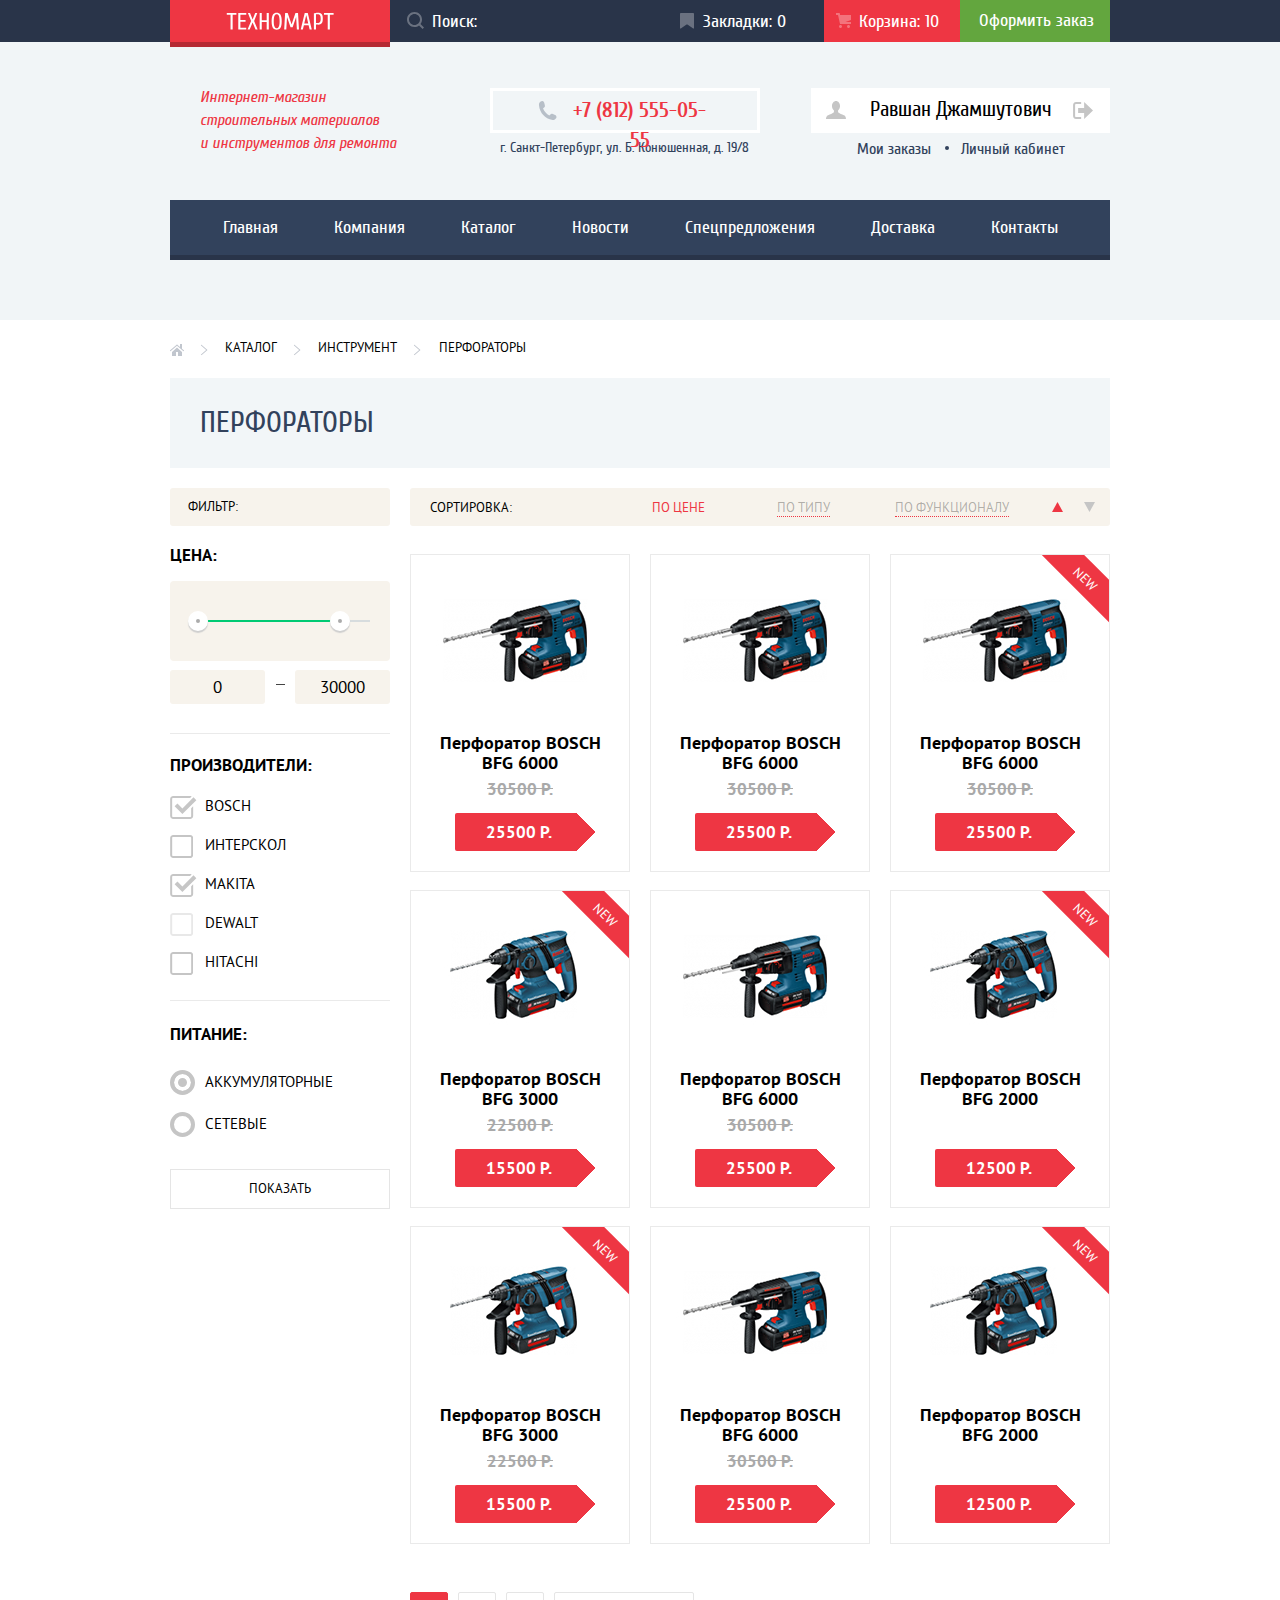
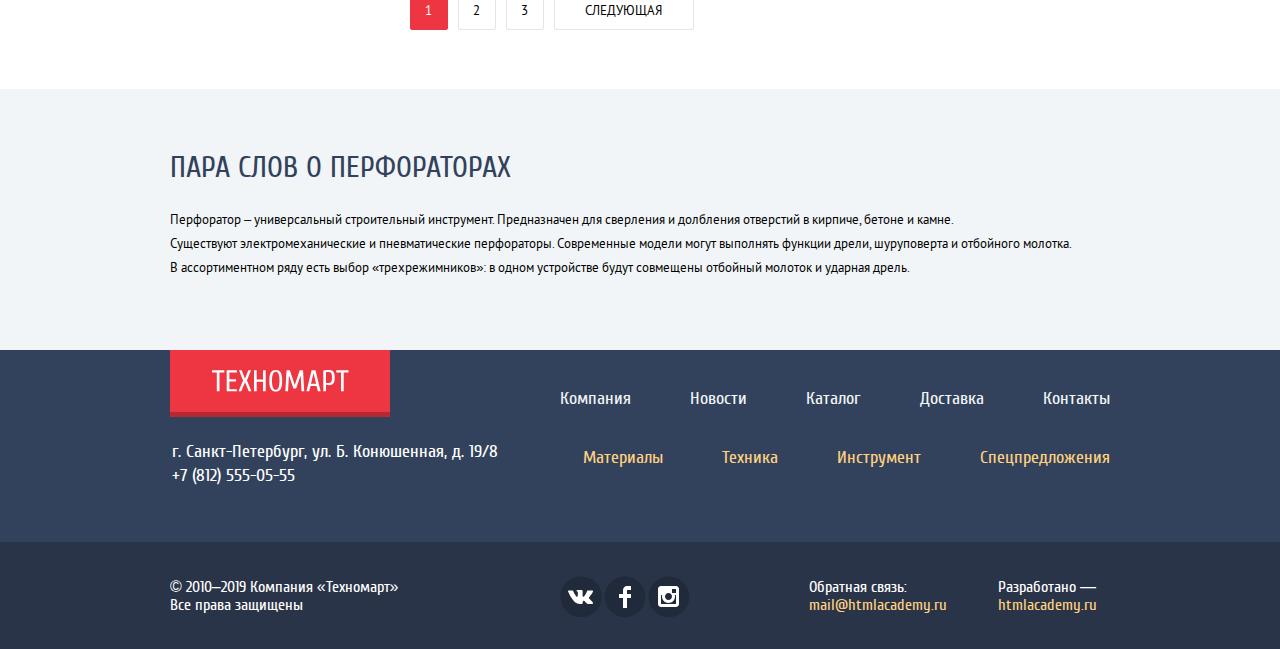
==== commit ff7a7763: "правка" ====
--- a/catalog.html
+++ b/catalog.html
@@ -271,9 +271,11 @@
                   <button class="btn-buy" type="button" value="buy">Купить</button>
                   <button class="btn-bookmark" type="button" value="bookmarks">В закладки</button>
                 </div>
-                <h3 class="caption-product"><a class="link-product" href="blank.html">Перфоратор BOSCH<br>BFG 6000</a></h3>
-                <p class="old-price">30500 р.</p>
-                <div class="price-product-arrow"><p class="price-product">25500 р.</p></div>
+                <div class="product-item-price">
+                  <h3 class="caption-product"><a class="link-product" href="blank.html">Перфоратор BOSCH<br>BFG 6000</a></h3>
+                  <p class="old-price">30500 р.</p>
+                  <div class="price-product-arrow"><p class="price-product">25500 р.</p></div>
+                </div>
               </li>
               <li class="product-item">
                 <div class="product-container-img"><img class="product-img" src="img/products/bfg6000.jpg"  width="184" height="164" alt="Перфоратор BOSCH BFG 6000"></div>
@@ -281,9 +283,11 @@
                   <button class="btn-buy" type="button" value="buy">Купить</button>
                   <button class="btn-bookmark" type="button" value="bookmarks">В закладки</button>
                 </div>
-                <h3 class="caption-product"><a class="link-product" href="blank.html">Перфоратор BOSCH<br>BFG 6000</a></h3>
-                <p  class="old-price">30500 р.</p>
-                <div class="price-product-arrow"><p class="price-product">25500 р.</p></div>
+                <div class="product-item-price">
+                  <h3 class="caption-product"><a class="link-product" href="blank.html">Перфоратор BOSCH<br>BFG 6000</a></h3>
+                  <p  class="old-price">30500 р.</p>
+                  <div class="price-product-arrow"><p class="price-product">25500 р.</p></div>
+                </div>
               </li>
               <li class="product-item plank-new">
                 <div class="product-container-img"><img class="product-img" src="img/products/bfg6000.jpg"  width="184" height="164" alt="Перфоратор BOSCH BFG 6000"></div>
@@ -291,9 +295,11 @@
                   <button class="btn-buy" type="button" value="buy">Купить</button>
                   <button class="btn-bookmark" type="button" value="bookmarks">В закладки</button>
                 </div>
-                <h3 class="caption-product"><a class="link-product" href="blank.html">Перфоратор BOSCH<br>BFG 6000</a></h3>
-                <p class="old-price">30500 р.</p>
-                <div class="price-product-arrow"><p class="price-product">25500 Р.</p></div>
+                <div class="product-item-price">
+                  <h3 class="caption-product"><a class="link-product" href="blank.html">Перфоратор BOSCH<br>BFG 6000</a></h3>
+                  <p class="old-price">30500 р.</p>
+                  <div class="price-product-arrow"><p class="price-product">25500 Р.</p></div>
+                </div>
               </li>
               <li class="product-item plank-new">
                 <div class="product-container-img"><img class="product-img" src="img/products/bfg2000-3000.jpg"  width="184" height="164" alt="Перфоратор BOSCH BFG 3000"></div>
@@ -301,9 +307,11 @@
                   <button class="btn-buy" type="button" value="buy">Купить</button>
                   <button class="btn-bookmark" type="button" value="bookmarks">В закладки</button>
                 </div>
-                <h3 class="caption-product"><a class="link-product" href="blank.html">Перфоратор BOSCH<br>BFG 3000</a></h3>
-                <p class="old-price">22500 р.</p>
-                <div class="price-product-arrow"><p class="price-product">15500 р.</p></div>
+                <div class="product-item-price">
+                  <h3 class="caption-product"><a class="link-product" href="blank.html">Перфоратор BOSCH<br>BFG 3000</a></h3>
+                  <p class="old-price">22500 р.</p>
+                  <div class="price-product-arrow"><p class="price-product">15500 р.</p></div>
+                </div>
               </li>
               <li class="product-item">
                 <div class="product-container-img"><img class="product-img" src="img/products/bfg6000.jpg"  width="184" height="164" alt="Перфоратор BOSCH BFG 6000"></div>
@@ -311,9 +319,11 @@
                   <button class="btn-buy" type="button" value="buy">Купить</button>
                   <button class="btn-bookmark" type="button" value="bookmarks">В закладки</button>
                 </div>
-                <h3 class="caption-product"><a class="link-product" href="blank.html">Перфоратор BOSCH<br>BFG 6000</a></h3>
-                <p class="old-price">30500 р.</p>
-                <div class="price-product-arrow"><p class="price-product">25500 р.</p></div>
+                <div class="product-item-price">
+                  <h3 class="caption-product"><a class="link-product" href="blank.html">Перфоратор BOSCH<br>BFG 6000</a></h3>
+                  <p class="old-price">30500 р.</p>
+                  <div class="price-product-arrow"><p class="price-product">25500 р.</p></div>
+                </div>
               </li>
               <li class="product-item plank-new">
                 <div class="product-container-img"><img class="product-img" src="img/products/bfg2000-3000.jpg"  width="184" height="164" alt="Перфоратор BOSCH BFG 2000"></div>
@@ -321,8 +331,10 @@
                   <button class="btn-buy" type="button" value="buy">Купить</button>
                   <button class="btn-bookmark" type="button" value="bookmarks">В закладки</button>
                 </div>
-                <h3 class="caption-product"><a class="link-product" href="blank.html">Перфоратор BOSCH<br>BFG 2000</a></h3>
-                <div class="price-product-arrow"><p class="price-product">12500 р.</p></div>
+                <div class="product-item-price">
+                  <h3 class="caption-product"><a class="link-product" href="blank.html">Перфоратор BOSCH<br>BFG 2000</a></h3>
+                  <div class="price-product-arrow"><p class="price-product">12500 р.</p></div>
+                </div>
               </li>
               <li class="product-item plank-new">
                 <div class="product-container-img"><img class="product-img" src="img/products/bfg2000-3000.jpg"  width="184" height="164" alt="Перфоратор BOSCH BFG 3000"></div>
@@ -330,9 +342,11 @@
                   <button class="btn-buy" type="button" value="buy">Купить</button>
                   <button class="btn-bookmark" type="button" value="bookmarks">В закладки</button>
                 </div>
-                <h3 class="caption-product"><a class="link-product" href="blank.html">Перфоратор BOSCH<br>BFG 3000</a></h3>
-                <p class="old-price">22500 р.</p>
-                <div class="price-product-arrow"><p class="price-product">15500 р.</p></div>
+                <div class="product-item-price">
+                  <h3 class="caption-product"><a class="link-product" href="blank.html">Перфоратор BOSCH<br>BFG 3000</a></h3>
+                  <p class="old-price">22500 р.</p>
+                  <div class="price-product-arrow"><p class="price-product">15500 р.</p></div>
+                </div>
               </li>
               <li class="product-item">
                 <div class="product-container-img"><img class="product-img" src="img/products/bfg6000.jpg"  width="184" height="164" alt="Перфоратор BOSCH BFG 6000"></div>
@@ -340,9 +354,11 @@
                   <button class="btn-buy" type="button" value="buy">Купить</button>
                   <button class="btn-bookmark" type="button" value="bookmarks">В закладки</button>
                 </div>
-                <h3 class="caption-product"><a class="link-product" href="blank.html">Перфоратор BOSCH<br>BFG 6000</a></h3>
-                <p class="old-price">30500 р.</p>
-                <div class="price-product-arrow"><p class="price-product">25500 Р.</p></div>
+                <div class="product-item-price">
+                  <h3 class="caption-product"><a class="link-product" href="blank.html">Перфоратор BOSCH<br>BFG 6000</a></h3>
+                  <p class="old-price">30500 р.</p>
+                  <div class="price-product-arrow"><p class="price-product">25500 Р.</p></div>
+                </div>
               </li>
               <li class="product-item plank-new">
                 <div class="product-container-img"><img class="product-img" src="img/products/bfg2000-3000.jpg"  width="184" height="164" alt="Перфоратор BOSCH BFG 2000"></div>
@@ -350,8 +366,10 @@
                   <button class="btn-buy" type="button" value="buy">Купить</button>
                   <button class="btn-bookmark" type="button" value="bookmarks">В закладки</button>
                 </div>
-                <h3 class="caption-product"><a class="link-product" href="blank.html">Перфоратор BOSCH<br>BFG 2000</a></h3>
-                <div class="price-product-arrow"><p class="price-product">12500 р.</p></div>
+                <div class="product-item-price">
+                  <h3 class="caption-product"><a class="link-product" href="blank.html">Перфоратор BOSCH<br>BFG 2000</a></h3>
+                  <div class="price-product-arrow"><p class="price-product">12500 р.</p></div>
+                </div>
               </li>
             </ul>
           </section>
@@ -450,8 +468,6 @@
           </div>
         </div>
       </footer>
-      <script src="js/stock.js"></script>
-      <script src="js/search.js"></script>
 
       <section class="modal modal-product-added fill-fields visually-hidden">
         <h2 class="visually-hidden">Корзина</h2>
@@ -463,5 +479,7 @@
         </div>
         <button class="btn-close-modal btn-modal-product-added" aria-label="Закрыть" type="button"></button>
       </section>
+
+      <script src="js/modal.min.js"></script>
     </body>
 </html>
--- a/css/style.min.css
+++ b/css/style.min.css
@@ -1 +1 @@
-@-webkit-keyframes shaking{0%{-webkit-transform:translateX(100px);transform:translateX(100px)}20%,60%,to{-webkit-transform:translateX(105px);transform:translateX(105px)}40%,80%{-webkit-transform:translateX(95px);transform:translateX(95px)}}@keyframes shaking{0%{-webkit-transform:translateX(100px);transform:translateX(100px)}20%,60%,to{-webkit-transform:translateX(105px);transform:translateX(105px)}40%,80%{-webkit-transform:translateX(95px);transform:translateX(95px)}}:root{--basic-white:#ffffff;--basic-dark-gray:#3D546F;--semi-transparent-white:rgba(255,255,255, 0.5);--semi-dark-white:rgba(255,255,255, 0.3);--semi-dark-black:rgba(0,0,0,0.3);--very-dark-black:rgba(0,0,0, 0.4);--dark-desaturated-blue:#32425c;--extra-desaturated-blue:#293449;--bright-red:#ee3643;--strong-red:#ca2c37;--extra-strong-red:#ba2732;--light-red:#ff5357;--basic-black:#000000;--dark-moderate-green:#63a63e;--strong-green:#5fbb2d;--extra-light-black:rgba(0,0,0, 0.0001);--very-light-black:rgba(0,0,0, 0.15);--very-dark-black:rgba(0,0,0, 0.75);--light-grayish-blue:#f3f7f9;--light-grayish-orange:#f9f5f0;--light-orange:#ffbf47;--bright-cyan:#3bbce3;--very-soft-magenta:#dc91d8;--slightly-desaturated-lime-green:#8ed78f;--basic-light-orange:#ffc047;--basic-gray:#a9a9a9;--extra-light-orange:#ffda96;--extra-gray:rgba(0,0,0, 0.24);--light-gray:#c5c5c5;--basic-extra-gray:rgba(197,197,197, 0.3);--dark-gray:rgba(169,169,169, 0.3);--basic-dark-blue:#1d2739;--very-light-orange:#ffd180;--light-grayish-blue:#f1f5f7;--light-white:#f1f5f7;--light-beige:#f7f3ec;--light-gray-white:#f2f6f8;--light-extra-gray:#e5e5e5;--light-black:#EAEAEA;--extra-black:#405069;--light-green:#367315;--dark-green:#518534;--very-light-extra-gray:#444444;--very-extra-blue:#161D29;--basic-gray-white:#D7DCDE;--extra-green:#00ca74;--basic-beige:#ababab;--extra-light-beige:#f4f4f4;--very-light-beige:#cfcfcf;--dark-light-gray:#b5b5b5}@font-face{font-family:"Cuprum";font-weight:400;font-style:normal;src:local("Cuprum"),url(../fonts/cuprum.woff2) format("woff2"),url(../fonts/cuprum.woff) format("woff")}@font-face{font-family:"Cuprum";font-weight:700;font-style:normal;src:local("Cuprum Bold"),url(../fonts/cuprumbold.woff2) format("woff2"),url(../fonts/cuprumbold.woff) format("woff")}@font-face{font-family:"Cuprum";font-weight:400;font-style:italic;src:local("Cuprum Italic"),url(../fonts/cuprumitalic.woff2) format("woff2"),url(../fonts/cuprumitalic.woff) format("woff")}@font-face{font-family:"PT Sans";font-weight:700;font-style:normal;src:local("PT Sans Bold"),url(../fonts/ptsansbold.woff2) format("woff2"),url(../fonts/ptsansbold.woff) format("woff")}@font-face{font-family:"PT Sans";font-weight:400;font-style:normal;src:local("PT Sans"),url(../fonts/ptsans.woff2) format("woff2"),url(../fonts/ptsans.woff) format("woff")}.page{height:100%}.container{width:940px;margin:0 auto;padding:0 10px}.visually-hidden{position:absolute;width:1px;height:1px;margin:-1px;border:0;padding:0;white-space:nowrap;-webkit-clip-path:inset(100%);clip-path:inset(100%);clip:rect(0 0 0 0);overflow:hidden}img{max-width:100%}.page-body{min-width:960px;margin:0;padding:0;font-family:"PT Sans","Arial",sans-serif;font-size:13px;line-height:24px;min-height:100%;display:-ms-grid;display:grid;-ms-grid-rows:-webkit-min-content 1fr -webkit-min-content;-ms-grid-rows:min-content 1fr min-content;grid-template-rows:-webkit-min-content 1fr -webkit-min-content;grid-template-rows:min-content 1fr min-content;-ms-flex-line-pack:start;align-content:start}a{text-decoration:none;outline:0}.address-info{font-style:normal}.page-main{margin-bottom:70px}.logo-header{-webkit-box-shadow:inset 0 -5px 0 var(--extra-gray);box-shadow:inset 0 -5px 0 var(--extra-gray);width:220px;height:42px;z-index:1}.link-logo-header[href]:focus svg{outline:3px dotted var(--extra-black)}.link-logo-header[href]:active rect{fill:var(--extra-strong-red)}.main-header{margin-bottom:59px}.main-header-catalog{margin-bottom:14px}.menu-header,.menu-header-bar{background-color:var(--extra-desaturated-blue)}.menu-header{display:-ms-grid;display:grid;-ms-grid-columns:220px 270px 1fr;grid-template-columns:220px 270px 1fr;min-height:42px}.list-menu{display:-webkit-box;display:-ms-flexbox;display:flex;-ms-flex-wrap:wrap;flex-wrap:wrap;-webkit-box-pack:end;-ms-flex-pack:end;justify-content:flex-end;list-style:none;padding:0;margin:0}.menu-font{font-family:"Cuprum","Arial",sans-serif;font-size:18px;line-height:24px}.link-menu-full,.menu-header,.navigation-link{color:var(--basic-white)}.form-input,.search-form{margin-left:0;width:229px;border:0;height:42px;background-color:var(--extra-desaturated-blue);-webkit-appearance:none}.form-input{padding:0;position:relative}.search-form{padding:0 0 0 42px}.search-magnifier{position:absolute;left:17px;top:12px;opacity:.3}.filter-checkbox:hover+label::before,.form-input:hover .search-magnifier{opacity:1}.form-input:focus-within path{fill:var(--bright-red)}.form-input:focus-within .search-magnifier{opacity:1}.search-form:active{color:var(--semi-transparent-white)}.search-form:focus{background-color:var(--basic-white);color:var(--basic-black);outline:0}.link-menu,.link-menu-full,.link-order{position:relative;display:inline-block;vertical-align:top}.link-menu-full{background-color:var(--bright-red)}.link-menu,.link-order{margin:0;min-width:150px;color:var(--basic-white)}.link-order{text-align:center;padding:9px 16px 9px 19px;-webkit-box-sizing:border-box;box-sizing:border-box;background-color:var(--dark-moderate-green)}.link-cart{padding:9px 26px}.link-bookmarks,.link-bookmarks-catalog,.link-cart,.link-cart-full{text-align:end;-webkit-box-sizing:border-box;box-sizing:border-box}.link-cart-full{min-width:136px;padding:10px 21px 8px 35px}.link-cart-full:active{color:var(--semi-transparent-white)}.link-bookmarks,.link-bookmarks-catalog{padding:9px 24px}.link-bookmarks-catalog{padding:10px 38px 8px 21px}.link-order:focus,.link-order:hover{background-color:var(--strong-green)}.link-order:active{background-color:var(--dark-moderate-green);color:var(--semi-transparent-white)}.icon-bookmarks{position:absolute;left:20px;top:13px;opacity:.3}.icon-bookmarks-full,.icon-cart,.icon-cart-full{position:absolute;left:6px;top:13px;opacity:.3}.icon-cart,.icon-cart-full{left:26px}.icon-cart-full{left:12px}.link-menu:focus svg,.link-menu:hover svg{opacity:1}.link-menu:active svg{opacity:.3}.link-menu-full:focus svg,.link-menu-full:hover svg{opacity:1}.link-menu-full:active svg{opacity:.3}.link-menu:active{background-color:var(--very-extra-blue);color:var(--semi-transparent-white)}.icon-out:hover path,.link-icon-out:focus path,.name-user:focus path,.name-user:hover path{fill:var(--basic-dark-gray)}.name-user:active{color:var(--light-gray)}.icon-out:active path,.name-user:active path{fill:var(--light-gray)}.my-orders,.personal-area{color:var(--dark-desaturated-blue)}.my-orders{margin-right:30px}.item-my-orders,.my-orders{position:relative}.item-my-orders::after{position:absolute;content:"";width:4px;height:4px;right:12px;top:8px;border-radius:50%;background-color:var(--dark-desaturated-blue)}.my-orders:focus,.my-orders:hover,.personal-area:focus,.personal-area:hover{color:var(--bright-red)}.my-orders:active,.personal-area:active{color:var(--light-gray)}.info-header,.info-header-bar{background-color:var(--light-white)}.info-header{display:-ms-grid;display:grid;-ms-grid-columns:300px 20px 300px 20px 300px;grid-template-columns:repeat(3,300px);gap:20px;-ms-flex-line-pack:start;align-content:start;padding:44px 0 40px}.header-catalog{padding:44px 0 36px}.info-text{font-family:"Cuprum","Arial",sans-serif;font-style:italic;font-size:16px;line-height:23px;color:var(--bright-red);margin:0;padding:0 0 0 30px}.name-user-text{position:relative;width:299px;min-height:45px;background-color:var(--basic-white);text-align:center;padding-top:11px;margin:0 0 5px;-webkit-box-sizing:border-box;box-sizing:border-box}.header-tel a:focus,.name-user:focus{outline:1px dotted var(--basic-black)}.icon-user,.link-phone svg{position:absolute;top:13px;left:15px}.icon-out{position:absolute;top:14px;right:17px}.header-authorized-user,.my-orders-text{display:-webkit-box;display:-ms-flexbox;display:flex;-ms-flex-wrap:wrap;flex-wrap:wrap}.header-authorized-user{-webkit-box-orient:vertical;-webkit-box-direction:normal;-ms-flex-direction:column;flex-direction:column;justify-self:end;padding-top:2px}.my-orders-text{list-style:none;-webkit-box-pack:center;-ms-flex-pack:center;justify-content:center;margin:0;padding:0}.header-tel a{font-family:"Cuprum","Arial",sans-serif;font-weight:700;font-style:normal;font-size:21px;line-height:30px;color:var(--bright-red)}.link-phone{position:relative}.link-phone svg{top:3px;left:-35px}.btn-login:focus path,.btn-login:hover path,.link-phone:focus path{fill:var(--basic-dark-gray)}.header-tel{text-align:center;border:3px solid var(--basic-white);width:270px;height:45px;margin:2px 0 3px;padding:4px 42px 5px 71px;-webkit-box-sizing:border-box;box-sizing:border-box}.content-login,.header-address-text{font-family:"Cuprum","Arial",sans-serif}.header-address-text{font-size:14px;line-height:24px;color:var(--dark-desaturated-blue);padding-left:10px;margin:0}.content-login{color:var(--basic-black);font-size:21px;line-height:21px}.header-login{list-style:none;justify-self:end;display:-webkit-box;display:-ms-flexbox;display:flex;-ms-flex-wrap:wrap;flex-wrap:wrap;padding:2px 0 0 19px;margin:0}.btn-login,.btn-registration{-webkit-box-sizing:border-box;box-sizing:border-box;display:inline-block;vertical-align:top;background-color:var(--basic-white)}.btn-login{position:relative;text-align:end;min-width:121px;margin-right:10px;padding:12px 27px 12px 45px}.btn-login:active path{fill:var(--light-gray)}.icon-login-in{position:absolute;left:19px;top:13px}.btn-registration{min-width:150px;padding:12px 24px;text-align:center}.btn-login:focus,.btn-login:hover,.btn-registration:focus,.btn-registration:hover{color:var(--bright-red)}.btn-login:active,.btn-registration:active{color:var(--light-gray)}.navigation-list{display:-webkit-box;display:-ms-flexbox;display:flex;-ms-flex-wrap:wrap;flex-wrap:wrap;list-style:none;-webkit-box-pack:center;-ms-flex-pack:center;justify-content:center;margin:0;padding:0}.info-header-navigation{background-color:var(--light-white);padding-bottom:60px}.navigation{background-color:var(--dark-desaturated-blue);-webkit-box-shadow:inset 0 -5px 0 var(--extra-desaturated-blue);box-shadow:inset 0 -5px 0 var(--extra-desaturated-blue);padding:0}.navigation-link{display:block;text-align:center;padding:16px 28px 20px;min-height:60px;-webkit-box-sizing:border-box;box-sizing:border-box}.navigation-link:focus,.navigation-link:hover{background-color:var(--extra-desaturated-blue);-webkit-box-shadow:inset 0 -5px 0 var(--extra-desaturated-blue);box-shadow:inset 0 -5px 0 var(--extra-desaturated-blue)}.navigation-link:active{background-color:var(--basic-dark-blue);opacity:.5;-webkit-box-shadow:inset 0 -5px 0 var(--extra-desaturated-bluer);box-shadow:inset 0 -5px 0 var(--extra-desaturated-bluer)}.services{margin-bottom:59px}.link-btn-section{font-family:"Cuprum","Arial",sans-serif;font-size:14px;line-height:18px;text-transform:uppercase}.services-subtitle-font{font-family:"Cuprum","Arial",sans-serif;font-size:24px;line-height:30px}.link-services{display:inline-block;vertical-align:top;background-color:var(--semi-dark-white);color:var(--basic-white);min-width:135px;padding:10px 22px;text-align:center;-webkit-box-sizing:border-box;box-sizing:border-box}.link-services:focus,.link-services:hover{background-color:var(--basic-extra-gray)}.link-services:active{background-color:var(--dark-gray)}.categories,.shares{color:var(--basic-white);list-style:none;padding:0;margin:0}.categories{display:-webkit-box;display:-ms-flexbox;display:flex;-ms-flex-wrap:wrap;flex-wrap:wrap;-webkit-box-pack:justify;-ms-flex-pack:justify;justify-content:space-between;-ms-grid-row:1;grid-row:1;-ms-grid-column:1;grid-column-start:1;-ms-grid-column-span:-2;grid-column-end:-1}.list-tool-slide,.shares{-ms-grid-row:2;-ms-grid-row-span:2}.shares{display:-ms-grid;display:grid;-ms-grid-rows:123px 20px 123px;grid-template-rows:repeat(2,123px);gap:20px;grid-column:3/-1;grid-row-start:2;grid-row-end:4}.list-tool-slide{position:relative;grid-row:2/4;-ms-grid-column:1;-ms-grid-column-span:2;grid-column:1/3}.btn-slide{position:absolute;border-radius:50%;width:10px;height:10px;padding:0;border:2px solid var(--basic-white);outline:0}.btn-back-img:focus,.btn-next-img:focus,.btn-slide:focus{outline:1px dotted var(--basic-white)}.btn-next{top:220px;left:315px;background-color:var(--bright-red)}.btn-back{top:220px;left:295px}.btn-back-img,.btn-next-img{position:absolute;width:22px;height:40px;border:0;background:url(../img/decorative/icon-left-slide.svg);cursor:pointer}.btn-back-img{top:122px;left:24px}.btn-next-img{top:122px;right:20px;-webkit-transform:rotate(180deg);-ms-transform:rotate(180deg);transform:rotate(180deg)}.services-item{padding:20px 23px;width:254px;min-height:83px}.services-subtitle{margin:0 0 14px;padding:0}.services-block{display:-ms-grid;display:grid;-ms-grid-columns:300px 20px 300px 20px 300px;grid-template-columns:repeat(3,300px);gap:20px}.service-subtitle{font-family:"Cuprum","Arial",sans-serif;font-weight:700;font-style:normal;font-size:24px;line-height:30px}.services-item-materials{position:relative;background-color:var(--light-orange);overflow:hidden}.services-item-materials::before{position:absolute;width:44px;height:65px;top:31px;right:43px;content:"";background:url(../img/decorative/bucket.svg) no-repeat}.plank-new::after{position:absolute;content:"new";text-align:center;padding:5px 10px;-webkit-box-sizing:border-box;box-sizing:border-box;width:100px;height:30px;top:8px;right:-27px;text-transform:uppercase;-webkit-transform:rotate(45deg);-ms-transform:rotate(45deg);transform:rotate(45deg);background-color:var(--bright-red);z-index:4;color:var(--basic-white)}.services-item-tool::before{position:absolute;width:75px;height:61px;top:34px;right:31px;content:"";background:url(../img/decorative/electric-drill.svg) no-repeat}.services-item-tool{position:relative;background-color:var(--bright-cyan)}.item-tool{position:relative;height:266px}.services-item-equipment{position:relative;background-color:var(--very-soft-magenta)}.services-item-equipment::before{position:absolute;width:78px;height:62px;top:31px;right:31px;content:"";background:url(../img/decorative/tractor.svg) no-repeat}.services-item-discounts{position:relative;background-color:var(--slightly-desaturated-lime-green)}.services-item-discounts::before{position:absolute;width:59px;height:72px;top:26px;right:45px;content:"";background:url(../img/decorative/bolwing-basket.svg) no-repeat}.services-item-delivery{position:relative;background-color:var(--basic-light-orange)}.services-item-delivery::before{position:absolute;width:78px;height:63px;top:32px;right:31px;content:"";background:url(../img/decorative/car.svg) no-repeat}.tool-subtitle,.tool-text{font-family:"Cuprum","Arial",sans-serif}.tool-subtitle{font-weight:700;font-size:36px;line-height:36px;text-transform:uppercase}.tool-text{font-size:18px;line-height:24px}.link-slide{position:absolute;display:inline-block;vertical-align:top;min-width:192px;top:201px;left:24px;padding:11px 46px 9px;-webkit-box-sizing:border-box;box-sizing:border-box;background-color:var(--bright-red);color:var(--basic-white)}.link-slide:focus,.link-slide:hover{background-color:var(--strong-red)}.link-slide:active{background-color:var(--extra-strong-red)}.section-saber{display:-ms-grid;display:grid;-ms-grid-columns:720px 220px;grid-template-columns:720px 220px;width:940px;background-color:var(--light-grayish-orange);-webkit-box-sizing:border-box;box-sizing:border-box}.title-popular-manufacturers,.title-popular-products{padding:29px 28px 30px;-webkit-box-sizing:border-box;box-sizing:border-box}.popular-manufacturers,.popular-products{display:-ms-grid;display:grid;-ms-grid-rows:-webkit-min-content 20px 1fr;-ms-grid-rows:min-content 20px 1fr;grid-template-rows:-webkit-min-content 1fr;grid-template-rows:min-content 1fr;gap:20px;margin-bottom:70px}.product-item{position:relative;display:-webkit-box;display:-ms-flexbox;display:flex;-ms-flex-wrap:wrap;flex-wrap:wrap;-webkit-box-orient:vertical;-webkit-box-direction:normal;-ms-flex-direction:column;flex-direction:column;-webkit-box-align:center;-ms-flex-align:center;align-items:center;min-height:318px;border:1px solid var(--light-black);padding-top:6px;-webkit-box-sizing:border-box;box-sizing:border-box;overflow:hidden}.manufacturers-item a:focus,.product-item:focus,.product-item:hover{-webkit-box-shadow:0 4px 20px var(--very-light-black);box-shadow:0 4px 20px var(--very-light-black)}.product-btn,.product-container-img{display:-webkit-box;display:-ms-flexbox;display:flex;-ms-flex-wrap:wrap;flex-wrap:wrap;-webkit-box-align:center;-ms-flex-align:center;align-items:center;width:184px;height:164px;margin-bottom:8px}.product-container-img{-webkit-box-pack:center;-ms-flex-pack:center;justify-content:center;z-index:2;background-color:var(--basic-white)}.product-btn{position:absolute;-webkit-box-orient:vertical;-webkit-box-direction:normal;-ms-flex-direction:column;flex-direction:column;padding-top:31px;margin-right:2px;z-index:1}.product-item:focus-within>.product-container-img,.product-item:hover>.product-container-img{opacity:0;z-index:0}.heading-primary{font-family:"Cuprum","Arial",sans-serif;font-size:30px;line-height:30px;font-weight:400;margin:0;color:var(--dark-desaturated-blue);text-transform:uppercase}.list-popular-products{display:-ms-grid;display:grid;-ms-grid-columns:220px 20px 220px 20px 220px 20px 220px;grid-template-columns:repeat(4,220px);gap:20px;list-style:none;padding:0;margin:0}.link-all{background-color:var(--bright-red);color:var(--basic-white)}.link-all:focus,.link-all:hover{background-color:var(--strong-red)}.link-all:active{background-color:var(--extra-strong-red)}.section-btn-all{display:inline-block;vertical-align:top;min-width:192px;text-align:center;min-height:38px;padding:11px 24px 9px;-webkit-box-sizing:border-box;box-sizing:border-box}.btn-popular-manufacturers,.btn-popular-products{padding:25px 19px 26px 5px;text-align:end;-webkit-box-sizing:border-box;box-sizing:border-box}.btn-popular-products{padding:25px 14px 26px}.btn-bookmark,.btn-buy{font-family:"Cuprum","Arial",sans-serif;font-size:14px;line-height:18px;text-transform:uppercase;outline:0}.btn-bookmark{width:135px;height:38px;background-color:var(--basic-white);text-decoration:none;border:3px solid var(--dark-moderate-green);border-radius:2px;color:var(--dark-desaturated-blue)}.btn-bookmark:focus,.btn-bookmark:hover{border:3px solid var(--dark-desaturated-blue)}.btn-bookmark:active{opacity:.5}.btn-buy{width:135px;height:38px;background-color:var(--dark-moderate-green);background-image:url(../img/decorative/icon-cart.svg);background-repeat:no-repeat;background-position:30px 10px;text-decoration:none;color:var(--basic-white);-webkit-box-shadow:inset 0 -3px 0 var(--light-green);box-shadow:inset 0 -3px 0 var(--light-green);border:0;padding-left:19px;border-radius:2px;margin-bottom:10px}.btn-buy:focus,.btn-buy:hover{background-color:var(--strong-green)}.btn-buy:active{background-color:var(--dark-green)}.caption-product{font-family:"PT Sans","Arial",sans-serif;font-weight:700;font-size:18px;line-height:20px;text-align:center;margin:0 0 7px}.product-no-stock{margin:0 0 40px}.link-product{color:var(--basic-black)}.old-price{font-family:"PT Sans","Arial",sans-serif;font-weight:700;font-size:17px;line-height:18px;text-align:center;text-decoration:line-through;text-transform:uppercase;color:var(--basic-gray);margin:0 0 15px}.price-product-arrow{width:141px;height:38px;background-color:var(--bright-red);background-image:-o-linear-gradient(225deg,var(--basic-white) 11%,transparent 11%),-o-linear-gradient(135deg,var(--basic-white) 11%,transparent 11%);background-image:linear-gradient(225deg,var(--basic-white) 11%,transparent 11%),linear-gradient(315deg,var(--basic-white) 11%,transparent 11%);border-radius:2px;margin-left:14px}.filter-checkbox:focus+label,.product-item .link-product:focus{outline:1px dotted var(--dark-desaturated-blue)}.price-product{font-family:"PT Sans","Arial",sans-serif;font-weight:700;font-size:17px;line-height:18px;text-align:center;text-transform:uppercase;color:var(--basic-white);margin:0;position:relative;top:50%;left:50%;width:50%;height:50%;-webkit-transform:translateX(-59%) translateY(-50%);-ms-transform:translateX(-59%) translateY(-50%);transform:translateX(-59%) translateY(-50%)}.section-manufacturers-all{padding:11px 0 0 39px;width:153px;height:27px}.section-manufacturers-list{display:-ms-grid;display:grid;-ms-grid-columns:220px 20px 220px 20px 220px 20px 220px;grid-template-columns:220px 220px 220px 220px;gap:20px;padding:0;margin:0;list-style:none}.manufacturers-item a{display:block;height:145px}.manufacturers-item:active,.manufacturers-item:hover{-webkit-box-shadow:0 4px 20px var(--very-light-black);box-shadow:0 4px 20px var(--very-light-black)}.manufacturers-item:active{opacity:.5}.advantage-offers-bar{margin-bottom:71px;padding-top:64px;background-color:var(--light-grayish-blue)}.advantage-title-offers{margin:0 0 25px;padding:0;color:var(--basic-black)}.advantage-offers-list{position:relative;list-style:none;padding:0 0 99px;margin:0}.advantage-offers-list::before{position:absolute;content:"";width:10px;height:279px;bottom:50px;left:230px;background:url(../img/decorative/shadow.svg)}.advantage-offers{display:-ms-grid;display:grid;-ms-grid-columns:240px 1fr;grid-template-columns:240px 1fr}.text-services-credit,.text-services-delivery,.text-services-guarantee{margin:0;padding:0;width:331px;min-height:122px}.services-advantage{margin-bottom:70px;grid-column:1/-1}.services-advantage p{margin:0}.text-company{font-family:"PT Sans","Arial",sans-serif;font-size:13px;line-height:24px}.advantage-title{margin:0 0 30px;padding:0;color:var(--dark-desaturated-blue)}.advantage-tabs-list,.services-offers-list{list-style:none;padding:0;margin:0 0 0 80px}.link-btn-credit{display:block;background-color:var(--light-red);color:var(--basic-white)}.link-btn-credit:hover{background-color:var(--bright-red)}.link-btn-credit:active{background-color:var(--extra-strong-red)}.item-offers{margin-top:1px}.button-offers{font-family:"Cuprum","Arial",sans-serif;font-weight:700;font-size:21px;line-height:30px;width:240px;min-height:61px;text-align:start;border:0;-webkit-box-sizing:border-box;box-sizing:border-box}.button-offers-click{padding:0 0 3px 22px;color:var(--dark-desaturated-blue);background-color:var(--basic-white);-webkit-box-shadow:0 1px 0 var(--basic-white);box-shadow:0 1px 0 var(--basic-white)}.button-offers-rest:focus,.button-offers-rest:hover{outline:0;background-color:var(--extra-desaturated-blue);-webkit-box-shadow:0 1px 0 var(--extra-desaturated-blue),inset 0 1px 0 var(--extra-black);box-shadow:0 1px 0 var(--extra-desaturated-blue),inset 0 1px 0 var(--extra-black)}.button-offers-rest{padding:0 0 3px 22px;color:var(--basic-white);background-color:var(--dark-desaturated-blue);-webkit-box-shadow:0 1px 0 var(--extra-desaturated-blue),inset 0 1px 0 var(--extra-black);box-shadow:0 1px 0 var(--extra-desaturated-blue),inset 0 1px 0 var(--extra-black)}.link-btn-credit{width:151px;height:27px;padding:10px 0 0 45px}.advantage-tabs-item{width:619px;padding-bottom:101px;background:url(../img/background/delivery.png) no-repeat;background-position:right;background-position-y:20px}.about-us{display:-ms-grid;display:grid;-ms-grid-columns:460px 180px 300px;grid-template-columns:460px 300px;gap:180px;width:940px}.about-company,.contacts{display:-webkit-box;display:-ms-flexbox;display:flex;-ms-flex-wrap:wrap;flex-wrap:wrap;-webkit-box-orient:vertical;-webkit-box-direction:normal;-ms-flex-direction:column;flex-direction:column}.title-about-company,.title-contacts{color:var(--basic-black);padding:0;margin-bottom:24px}.text-about-company{padding:0;margin:0 0 26px}.text-contacts{padding:0;margin:0 0 32px}.text-about-company:last-of-type{margin:2px}.link-company:last-of-type{margin:0}.list-company{display:block;list-style:none;padding:0;margin:0 0 19px 38px}.link-company{position:relative;margin-bottom:12px}.link-company::before{position:absolute;vertical-align:top;content:"";width:25px;height:2px;top:11px;left:-38px;background-color:var(--bright-red);margin:0 12px 4px 0}.link-about-company{display:block;width:140px;padding:11px 40px 9px;background-color:var(--bright-red);color:var(--basic-white)}.link-about-company:focus,.link-about-company:hover{background-color:var(--strong-red)}.link-about-company:active{background-color:var(--extra-strong-red)}.link-contacts{display:block;width:178px;padding:11px 61px 9px;background-color:var(--bright-red);color:var(--basic-white)}.map-contacts{margin-bottom:25px}.link-contacts:focus,.link-contacts:hover{background-color:var(--strong-red)}.link-contacts:active{background-color:var(--extra-strong-red)}.link-logo{display:block;width:220px;height:68px;margin-bottom:23px}.logo-address{margin:0 0 54px}.text-address{padding-left:2px;margin:0}.link-footer-tel,.text-address{color:var(--basic-white);background-color:transparent}.link-footer-tel:focus{outline:1px dotted var(--basic-white)}.footer-top-bar{background-color:var(--dark-desaturated-blue)}.footer-top{display:-ms-grid;display:grid;-ms-grid-columns:-webkit-max-content 1fr;-ms-grid-columns:max-content 1fr;grid-template-columns:-webkit-max-content 1fr;grid-template-columns:max-content 1fr}.footer-navigation{padding-top:37px}.footer-list-product,.footer-navigation-list{display:-webkit-box;display:-ms-flexbox;display:flex;-ms-flex-wrap:wrap;flex-wrap:wrap;-webkit-box-pack:end;-ms-flex-pack:end;justify-content:flex-end;padding:0;margin:0}.footer-list-product li:not(:first-child),.footer-navigation-list li:not(:first-child){margin-left:59px}.footer-navigation-list{margin-bottom:34px}.footer-bottom-bar{background-color:var(--extra-desaturated-blue)}.footer-bottom{display:-ms-grid;display:grid;-ms-grid-columns:1fr 1fr 1fr;grid-template-columns:1fr 1fr 1fr;padding:31px 0 22px}.footer-bottom ul,.text-copyright{margin:0}.list-social-network{display:-webkit-box;display:-ms-flexbox;display:flex;-ms-flex-wrap:wrap;flex-wrap:wrap;padding:2px 0 0 76px}.footer-navigation-link{color:var(--light-white)}.icon-social-network:hover path:first-of-type,.link-social-network:focus-within path:first-of-type{fill:var(--bright-red)}.footer-link-product{color:var(--very-light-orange)}.footer-list-product,.footer-navigation-list,.list-social-network{list-style:none}.footer-bottom-email{display:-webkit-box;display:-ms-flexbox;display:flex;-ms-flex-wrap:wrap;flex-wrap:wrap;-webkit-box-pack:end;-ms-flex-pack:end;justify-content:flex-end;margin-right:13px;padding:5px 0 0}.text-site{margin:0}.text-email{margin:0 51px 0 0}.text-copyright,.text-email,.text-site{color:var(--basic-white)}.text-copyright{padding-top:5px}.footer-link-product:focus,.footer-link-product:hover,.footer-navigation-link:focus,.footer-navigation-link:hover,.link-email:focus,.link-email:hover,.link-site:focus,.link-site:hover{text-decoration:underline}.footer-link-product:active,.footer-navigation-link:active{mix-blend-mode:normal;text-decoration:none;opacity:.5}.link-email:active,.link-site:active{color:var(--bright-red);text-decoration:none}.link-email,.link-site{color:var(--very-light-orange)}.text-info-contact{font-family:"Cuprum","Arial",sans-serif;font-size:16px;line-height:18px}.hiding-content{display:none}.main-content{display:-ms-grid;display:grid;-ms-grid-columns:220px 20px 1fr;grid-template-columns:220px 1fr;-ms-flex-line-pack:start;align-content:start;gap:20px;margin-bottom:59px}.catalog-product-title{color:var(--dark-desaturated-blue);background-color:var(--light-gray-white);grid-column:1/-1;padding:30px}.breadcrumbs-link{display:inline-block;vertical-align:top;color:var(--basic-black)}.breadcrumbs-arrow{width:8px;height:12px;margin:5px 0 0;background:url(../img/decorative/arrow.svg) no-repeat}.breadcrumbs-item:last-of-type{padding:0 0 0 1px}.breadcrumbs-home{width:14px;height:12px;margin-top:5px;background:url(../img/decorative/home.svg) no-repeat}.breadcrumbs-catalog{grid-column:1/-1}.breadcrumbs-item{position:relative;margin-right:16px}.breadcrumbs-item:not(:first-of-type){margin-left:17px}.breadcrumbs-item:nth-child(n+1) a:focus{outline:1px dotted var(--dark-desaturated-blue)}.catalog-filter{-ms-grid-row:2;grid-row:2;-ms-grid-column:1;grid-column:1/1}.sorting,.sorting-bar{display:-webkit-box;display:-ms-flexbox;display:flex;-ms-flex-wrap:wrap;flex-wrap:wrap}.sorting{-webkit-box-align:center;-ms-flex-align:center;align-items:center;min-height:38px;padding:1px 15px 0 18px;-webkit-box-sizing:border-box;box-sizing:border-box;border-radius:3px;background-color:var(--light-beige)}.sorting-bar{min-width:443px;-webkit-box-pack:justify;-ms-flex-pack:justify;justify-content:space-between}.sorting-text{margin:0 140px 0 2px}.breadcrumbs-list,.breadcrumbs-list-sorting{display:-webkit-box;display:-ms-flexbox;display:flex;-ms-flex-wrap:wrap;flex-wrap:wrap;margin:0;padding:0;list-style:none;-webkit-box-sizing:border-box;box-sizing:border-box}.breadcrumbs-list{margin:0 0 15px;padding:5px 0 0}.subject-catalog{font-family:"PT Sans","Arial",sans-serif;font-size:13px;line-height:18px;text-transform:uppercase}.ascending-order:focus path,.ascending-order:hover path,.descending-order:focus path,.descending-order:hover path{fill:var(--basic-black)}.ascending-order:active path,.descending-order:active path{fill:var(--bright-red)}.fieldset-filter{border:0;padding:0;margin:0}.title-filter-price{margin-bottom:11px}.btn-submit{width:220px;min-height:38px;padding:10px;text-decoration:none;background-color:var(--basic-white);border:1px solid var(--light-extra-gray)}.title-filter{font-family:"PT Sans","Arial",sans-serif;font-weight:700;font-size:17px;line-height:30px;text-transform:uppercase}.title-power{margin-bottom:23px}.filter-power{margin:0 0 36px;padding:0 0 0 35px}.filter-power li:not(:last-child){margin:0 0 23px}.title-filter-manufacturer{margin-bottom:16px}.subject-filter{font-family:"PT Sans","Arial",sans-serif;font-size:15px;line-height:19px;text-transform:uppercase}.range-price-text{display:-webkit-box;display:-ms-flexbox;display:flex;-ms-flex-wrap:wrap;flex-wrap:wrap;position:relative;-webkit-box-pack:justify;-ms-flex-pack:justify;justify-content:space-between;margin:0 0 29px}.range-price-text::before{position:absolute;content:"";width:9px;height:1px;background-color:var(--very-light-extra-gray);right:105px;bottom:19px}.range-text{display:inline-block;width:95px;font-family:"PT Sans","Arial",sans-serif;font-size:17px;line-height:18px;text-align:center;padding:8px 24px;border:0;border-radius:3px;background-color:var(--light-beige);-webkit-box-sizing:border-box;box-sizing:border-box}.filter-manufacturer li:not(:last-child){margin-bottom:20px}.filter-manufacturer{margin:0 0 29px;padding:0 0 0 35px}.range-price{position:relative;width:180px;height:41px;padding:39px 20px 0;margin-bottom:9px;border-radius:4px;background-color:var(--light-beige)}.range-price .scale{height:2px;background:var(--basic-gray-white)}.range-price .bar{width:80%;height:2px;background:var(--extra-green)}.range-price .toggle{position:absolute;top:30px;left:0;width:4px;height:4px;padding:0;border:8px solid var(--basic-white);background-color:var(--basic-beige);border-radius:50%;-webkit-box-shadow:0 2px 1px 0 var(--very-light-beige);box-shadow:0 2px 1px 0 var(--very-light-beige)}.range-price .toggle:focus{outline:1px dotted var(--extra-desaturated-blue)}.range-price .toggle-min{left:18px}.range-price .toggle-max{left:160px}.catalog-filter-caption{padding:10px 18px;margin:0 0 14px;background-color:var(--light-beige);border-radius:3px}.fieldset-manufacturer,.price-filter{border-bottom:1px solid var(--light-black);margin:0 0 16px}.fieldset-manufacturer{margin:0 0 18px}.filter-manufacturer label,.filter-power label{position:relative;display:block;cursor:pointer;-webkit-user-select:none;-moz-user-select:none;-ms-user-select:none;user-select:none}.filter-checkbox+label::before{position:absolute;content:"";left:-35px;width:23px;height:23px;background:url(../img/decorative/checkbox-off-aiming.svg) no-repeat;opacity:.78}.filter-checkbox:checked+label::before{position:absolute;content:"";left:-35px;width:27px;height:23px;background:url(../img/decorative/checkbox-on-aiming.svg) no-repeat;opacity:.77}.filter-checkbox:disabled+label::before{opacity:.3}.filter-checkbox:disabled+label{color:var(--veri-dark-black)}.filter-checkbox:checked:hover+label::before{opacity:1}.filter-radio+label::before{position:absolute;content:"";top:-2px;left:-35px;width:17px;height:17px;border:4px solid var(--light-gray);border-radius:50%}.filter-radio:checked+label::before{background-color:var(--light-gray);-webkit-box-shadow:inset 0 0 0 4px var(--basic-white);box-shadow:inset 0 0 0 4px var(--basic-white)}.filter-radio:hover+label::before{border:4px solid var(--dark-light-gray)}.filter-radio:checked:hover+label::before{border:4px solid var(--dark-light-gray);background-color:var(--dark-light-gray);-webkit-box-shadow:inset 0 0 0 4px var(--basic-white);box-shadow:inset 0 0 0 4px var(--basic-white)}.filter-radio:focus+label{outline:1px dotted var(--dark-desaturated-blue)}.filter-radio:disabled+label{opacity:.4}.filter-radio:disabled+label::before{opacity:.3}.list-hiding{list-style:none}.catalog-list{display:-ms-grid;display:grid;-ms-grid-columns:220px 20px 220px 20px 220px;grid-template-columns:repeat(3,220px);-webkit-column-gap:20px;-moz-column-gap:20px;column-gap:20px;row-gap:18px;margin:0;padding:0}.pagination-link-current{background-color:var(--bright-red);border:1px solid var(--bright-red);color:var(--basic-white)}.main-product-list{display:-ms-grid;display:grid;-ms-grid-rows:-webkit-min-content 28px 1fr;-ms-grid-rows:min-content 28px 1fr;grid-template-rows:-webkit-min-content 1fr;grid-template-rows:min-content 1fr;gap:28px;grid-column:2/-1;-ms-grid-row:2;grid-row:2}.pagination{-ms-grid-row:3;grid-row:3;grid-column:2/-1;padding-top:28px}.pagination-list{display:-webkit-box;display:-ms-flexbox;display:flex;-ms-flex-wrap:wrap;flex-wrap:wrap;padding:0;margin:0}.pagination-link,.pagination-link-current,.pagination-link-next{margin-right:10px;display:block}.pagination-link-current{border-radius:2px}.pagination-link,.pagination-link-current{width:8px;height:18px;padding:9px 14px}.pagination-link-next{width:77px;height:18px;padding:9px 31px 9px 30px}.pagination-link,.pagination-link-next{background-color:var(--basic-white);color:var(--basic-black);border:1px solid var(--light-extra-gray);border-radius:2px}.pagination-link-next:focus,.pagination-link-next:hover,.pagination-link:focus,.pagination-link:hover{border:1px solid var(--light-gray)}.pagination-link-next:active,.pagination-link:active{border:1px solid var(--bright-red)}.sorting-item-current:focus,.sorting-item-current:hover,.sorting-item:focus,.sorting-item:hover{border-bottom:1px solid var(--bright-red);color:var(--basic-black)}.sorting-item-price{margin-right:72px}.sorting-item-type{margin-right:65px}.sorting-item-current{color:var(--bright-red)}.sorting-price li:first-child{margin-right:21px}.sorting-item{color:var(--semi-dark-black);border-bottom:1px dotted var(--bright-red)}.sorting-item-current:active,.sorting-item:active{border-bottom:none;color:var(--bright-red);opacity:1}.about-product-bar{min-height:197px;background-color:var(--light-grayish-blue)}.about-product-title{margin:0 0 25px}.about-product-text{margin:0}.about-product{min-height:167px;padding-top:64px;padding-bottom:30px}.product-added-text{font-family:"Cuprum","Arial",sans-serif;font-weight:700;font-size:24px;line-height:30px;margin:7px 2px 0 0}.oval{position:absolute;width:66px;height:66px;top:42px;left:40px;background:url(../img/decorative/oval.svg) no-repeat}.continue-shopping,.popup-place-order{display:inline-block;font-family:"Cuprum","Arial",sans-serif;font-size:14px;line-height:18px;text-transform:uppercase}.popup-place-order{color:var(--basic-white);background-color:var(--bright-red);padding:11px 47px 9px 46px;margin-right:10px}.continue-shopping{color:var(--basic-black);background-color:var(--basic-white);padding:11px 31px 9px 32px}.link-logo-footer{display:-webkit-box;display:-ms-flexbox;display:flex;-ms-flex-wrap:wrap;flex-wrap:wrap;-webkit-box-align:end;-ms-flex-align:end;align-items:flex-end;width:220px;height:67px;margin-bottom:23px}.link-logo-footer a{height:68px}.link-logo-catalog:focus .logo-footer{outline:1px dotted var(--basic-white)}.modal{position:fixed;top:auto;right:15px;bottom:364px;left:0;margin:auto;-webkit-box-sizing:border-box;box-sizing:border-box;-webkit-box-shadow:0 20px 40px var(--very-dark-black),inset 0 7px 0 0 var(--bright-red);box-shadow:0 20px 40px var(--very-dark-black),inset 0 7px 0 0 var(--bright-red);-webkit-transform:translateX(100px);-ms-transform:translateX(100px);transform:translateX(100px);z-index:5}.modal-write-us{top:auto;bottom:352px;right:215px;width:620px;min-height:430px;padding:46px 0 0}.modal-map,.modal-product-added,.modal-write-us{background-color:var(--basic-white)}.modal-map,.oval+div{display:-webkit-box;display:-ms-flexbox;display:flex}.modal-map{-webkit-box-align:end;-ms-flex-align:end;align-items:flex-end;top:auto;right:15px;bottom:347px;left:0;width:940px;height:447px}.oval+div{-webkit-box-pack:center;-ms-flex-pack:center;justify-content:center;-webkit-box-align:center;-ms-flex-align:center;align-items:center}.modal-product-added{width:620px;min-height:282px;left:49px}.modal-map iframe{border:0}.label-email,.label-message,.label-name{display:block;margin-bottom:9px}.fill-fields{display:-ms-grid;display:grid;-ms-grid-rows:1fr -webkit-min-content;-ms-grid-rows:1fr min-content;grid-template-rows:1fr -webkit-min-content;grid-template-rows:1fr min-content}.user-fill-fields{display:-webkit-box;display:-ms-flexbox;display:flex;-ms-flex-wrap:wrap;flex-wrap:wrap;margin:0 80px 31px}.input-name{margin-bottom:8px}.style-input-modal{border:2px solid var(--light-gray);border-radius:2px;width:220px;height:38px;padding:0 12px 0 8px;-webkit-box-sizing:border-box;box-sizing:border-box;outline:0}.style-btn-send-modal{display:inline-block;vertical-align:top;width:460px;height:38px;outline:0;background-color:var(--bright-red);color:var(--basic-white);border:0}.text-mail-modal{width:460px;height:114px;border:2px solid var(--light-gray);border-radius:2px;padding:6px 12px 0 8px;-webkit-box-sizing:border-box;box-sizing:border-box;resize:none;outline:0}.user-name{margin-right:20px;margin-bottom:7px}.btn-send-modal-bar{display:-webkit-box;display:-ms-flexbox;display:flex;-ms-flex-wrap:wrap;flex-wrap:wrap;-webkit-box-pack:center;-ms-flex-pack:center;justify-content:center;-webkit-box-align:center;-ms-flex-align:center;align-items:center;width:100%;min-height:112px;background-color:var(--extra-light-beige)}.btn-close-modal{position:absolute;border:0;outline:0;width:21px;height:21px;background:url(../img/decorative/icon-close.svg)}.btn-modal-write-us{top:21px;left:588px}.btn-modal-map{top:17px;left:910px}.btn-modal-product-added{top:18px;right:13px}.not-filled{-webkit-animation-name:shaking;animation-name:shaking;-webkit-animation-duration:.2s;animation-duration:.2s}.not-filled-shadow{-webkit-box-shadow:0 0 6px 3px var(--bright-red);box-shadow:0 0 6px 3px var(--bright-red)}+@-webkit-keyframes shaking{0%,40%,80%{-webkit-transform:translateX(-5px);transform:translateX(-5px)}20%,60%{-webkit-transform:translateX(5px);transform:translateX(5px)}to{-webkit-transform:translateX(0);transform:translateX(0)}}@keyframes shaking{0%,40%,80%{-webkit-transform:translateX(-5px);transform:translateX(-5px)}20%,60%{-webkit-transform:translateX(5px);transform:translateX(5px)}to{-webkit-transform:translateX(0);transform:translateX(0)}}@-webkit-keyframes surfacing{0%{-webkit-transform:translatey(-750px);transform:translatey(-750px)}to{-webkit-transform:translatey(0);transform:translatey(0)}}@keyframes surfacing{0%{-webkit-transform:translatey(-750px);transform:translatey(-750px)}to{-webkit-transform:translatey(0);transform:translatey(0)}}@-webkit-keyframes surfacing-map{0%{-webkit-transform:translatey(750px);transform:translatey(750px)}to{-webkit-transform:translatey(0);transform:translatey(0)}}@keyframes surfacing-map{0%{-webkit-transform:translatey(750px);transform:translatey(750px)}to{-webkit-transform:translatey(0);transform:translatey(0)}}:root{--basic-white:#ffffff;--basic-dark-gray:#3D546F;--semi-transparent-white:rgba(255,255,255, 0.5);--semi-dark-white:rgba(255,255,255, 0.3);--semi-dark-black:rgba(0,0,0,0.3);--very-dark-black:rgba(0,0,0, 0.4);--dark-desaturated-blue:#32425c;--extra-desaturated-blue:#293449;--bright-red:#ee3643;--strong-red:#ca2c37;--extra-strong-red:#ba2732;--light-red:#ff5357;--basic-black:#000000;--dark-moderate-green:#63a63e;--strong-green:#5fbb2d;--extra-light-black:rgba(0,0,0, 0.0001);--very-light-black:rgba(0,0,0, 0.15);--very-dark-black:rgba(0,0,0, 0.75);--light-grayish-blue:#f3f7f9;--light-grayish-orange:#f9f5f0;--light-orange:#ffbf47;--bright-cyan:#3bbce3;--very-soft-magenta:#dc91d8;--slightly-desaturated-lime-green:#8ed78f;--basic-light-orange:#ffc047;--basic-gray:#a9a9a9;--extra-light-orange:#ffda96;--extra-gray:rgba(0,0,0, 0.24);--light-gray:#c5c5c5;--basic-extra-gray:rgba(197,197,197, 0.3);--dark-gray:rgba(169,169,169, 0.3);--basic-dark-blue:#1d2739;--very-light-orange:#ffd180;--light-grayish-blue:#f1f5f7;--light-white:#f1f5f7;--light-beige:#f7f3ec;--light-gray-white:#f2f6f8;--light-extra-gray:#e5e5e5;--light-black:#EAEAEA;--extra-black:#405069;--light-green:#367315;--dark-green:#518534;--very-light-extra-gray:#444444;--very-extra-blue:#161D29;--basic-gray-white:#D7DCDE;--extra-green:#00ca74;--basic-beige:#ababab;--extra-light-beige:#f4f4f4;--very-light-beige:#cfcfcf;--dark-light-gray:#b5b5b5}@font-face{font-family:"Cuprum";font-weight:400;font-style:normal;src:local("Cuprum"),url(../fonts/cuprum.woff2) format("woff2"),url(../fonts/cuprum.woff) format("woff")}@font-face{font-family:"Cuprum";font-weight:700;font-style:normal;src:local("Cuprum Bold"),url(../fonts/cuprumbold.woff2) format("woff2"),url(../fonts/cuprumbold.woff) format("woff")}@font-face{font-family:"Cuprum";font-weight:400;font-style:italic;src:local("Cuprum Italic"),url(../fonts/cuprumitalic.woff2) format("woff2"),url(../fonts/cuprumitalic.woff) format("woff")}@font-face{font-family:"PT Sans";font-weight:700;font-style:normal;src:local("PT Sans Bold"),url(../fonts/ptsansbold.woff2) format("woff2"),url(../fonts/ptsansbold.woff) format("woff")}@font-face{font-family:"PT Sans";font-weight:400;font-style:normal;src:local("PT Sans"),url(../fonts/ptsans.woff2) format("woff2"),url(../fonts/ptsans.woff) format("woff")}.page{height:100%}.container{width:940px;margin:0 auto;padding:0 10px}.visually-hidden{position:absolute;width:1px;height:1px;margin:-1px;border:0;padding:0;white-space:nowrap;-webkit-clip-path:inset(100%);clip-path:inset(100%);clip:rect(0 0 0 0);overflow:hidden}img{max-width:100%}.page-body{min-width:960px;margin:0;padding:0;font-family:"PT Sans","Arial",sans-serif;font-size:13px;line-height:24px;min-height:100%;display:-ms-grid;display:grid;-ms-grid-rows:-webkit-min-content 1fr -webkit-min-content;-ms-grid-rows:min-content 1fr min-content;grid-template-rows:-webkit-min-content 1fr -webkit-min-content;grid-template-rows:min-content 1fr min-content;-ms-flex-line-pack:start;align-content:start}a{text-decoration:none;outline:0}.address-info{font-style:normal}.page-main{margin-bottom:70px}.logo-header{-webkit-box-shadow:inset 0 -5px 0 var(--extra-gray);box-shadow:inset 0 -5px 0 var(--extra-gray);width:220px;height:42px;z-index:1}.link-logo-header[href]:focus svg{outline:3px dotted var(--extra-black)}.link-logo-header[href]:active rect{fill:var(--extra-strong-red)}.main-header{margin-bottom:59px}.main-header-catalog{margin-bottom:14px}.menu-header,.menu-header-bar{background-color:var(--extra-desaturated-blue)}.menu-header{display:-ms-grid;display:grid;-ms-grid-columns:220px 270px 1fr;grid-template-columns:220px 270px 1fr;min-height:42px}.list-menu{display:-webkit-box;display:-ms-flexbox;display:flex;-ms-flex-wrap:wrap;flex-wrap:wrap;-webkit-box-pack:end;-ms-flex-pack:end;justify-content:flex-end;list-style:none;padding:0;margin:0}.menu-font{font-family:"Cuprum","Arial",sans-serif;font-size:18px;line-height:24px}.link-menu-full,.menu-header,.navigation-link{color:var(--basic-white)}.form-input,.search-form{margin-left:0;width:229px;border:0;height:42px;background-color:var(--extra-desaturated-blue);-webkit-appearance:none}.form-input{padding:0;position:relative}.search-form{padding:0 0 0 42px}.search-form::-webkit-input-placeholder{color:var(--basic-white)}.search-form::-moz-placeholder{color:var(--basic-white)}.search-form:-ms-input-placeholder{color:var(--basic-white)}.search-form::-ms-input-placeholder{color:var(--basic-white)}.search-form::placeholder{color:var(--basic-white)}.search-magnifier{position:absolute;left:17px;top:12px;opacity:.3}.filter-checkbox:hover+label::before,.form-input:hover .search-magnifier{opacity:1}.form-input:focus-within path{fill:var(--bright-red)}.form-input:focus-within .search-magnifier{opacity:1}.search-form:active{color:var(--semi-transparent-white)}.search-form:focus{background-color:var(--basic-white);color:var(--basic-black);outline:0}.link-menu,.link-menu-full,.link-order{position:relative;display:inline-block;vertical-align:top}.link-menu-full{background-color:var(--bright-red)}.link-menu,.link-order{margin:0;min-width:150px;color:var(--basic-white)}.link-order{text-align:center;padding:9px 16px 9px 19px;-webkit-box-sizing:border-box;box-sizing:border-box;background-color:var(--dark-moderate-green)}.link-cart{padding:9px 26px}.link-bookmarks,.link-bookmarks-catalog,.link-cart,.link-cart-full{text-align:end;-webkit-box-sizing:border-box;box-sizing:border-box}.link-cart-full{min-width:136px;padding:10px 21px 8px 35px}.link-cart-full:active{color:var(--semi-transparent-white)}.link-bookmarks,.link-bookmarks-catalog{padding:9px 24px}.link-bookmarks-catalog{padding:10px 38px 8px 21px}.link-order:focus,.link-order:hover{background-color:var(--strong-green)}.link-order:active{background-color:var(--dark-moderate-green);color:var(--semi-transparent-white)}.icon-bookmarks{position:absolute;left:20px;top:13px;opacity:.3}.icon-bookmarks-full,.icon-cart,.icon-cart-full{position:absolute;left:6px;top:13px;opacity:.3}.icon-cart,.icon-cart-full{left:26px}.icon-cart-full{left:12px}.link-menu:focus svg,.link-menu:hover svg{opacity:1}.link-menu:active svg{opacity:.3}.link-menu-full:focus svg,.link-menu-full:hover svg{opacity:1}.link-menu-full:active svg{opacity:.3}.link-menu:active{background-color:var(--very-extra-blue);color:var(--semi-transparent-white)}.icon-out:hover path,.link-icon-out:focus path,.name-user:focus path,.name-user:hover path{fill:var(--basic-dark-gray)}.name-user:active{color:var(--light-gray)}.icon-out:active path,.name-user:active path{fill:var(--light-gray)}.my-orders,.personal-area{color:var(--dark-desaturated-blue)}.my-orders{margin-right:30px}.item-my-orders,.my-orders{position:relative}.item-my-orders::after{position:absolute;content:"";width:4px;height:4px;right:12px;top:8px;border-radius:50%;background-color:var(--dark-desaturated-blue)}.my-orders:focus,.my-orders:hover,.personal-area:focus,.personal-area:hover{color:var(--bright-red)}.my-orders:active,.personal-area:active{color:var(--light-gray)}.info-header,.info-header-bar{background-color:var(--light-white)}.info-header{display:-ms-grid;display:grid;-ms-grid-columns:300px 20px 300px 20px 300px;grid-template-columns:repeat(3,300px);gap:20px;-ms-flex-line-pack:start;align-content:start;padding:44px 0 40px}.header-catalog{padding:44px 0 36px}.info-text{font-family:"Cuprum","Arial",sans-serif;font-style:italic;font-size:16px;line-height:23px;color:var(--bright-red);margin:0;padding:0 0 0 30px}.name-user-text{position:relative;width:299px;min-height:45px;background-color:var(--basic-white);text-align:center;padding-top:11px;margin:0 0 5px;-webkit-box-sizing:border-box;box-sizing:border-box}.header-tel a:focus,.name-user:focus{outline:1px dotted var(--basic-black)}.icon-user,.link-phone svg{position:absolute;top:13px;left:15px}.icon-out{position:absolute;top:14px;right:17px}.header-authorized-user,.my-orders-text{display:-webkit-box;display:-ms-flexbox;display:flex;-ms-flex-wrap:wrap;flex-wrap:wrap}.header-authorized-user{-webkit-box-orient:vertical;-webkit-box-direction:normal;-ms-flex-direction:column;flex-direction:column;justify-self:end;padding-top:2px}.my-orders-text{list-style:none;-webkit-box-pack:center;-ms-flex-pack:center;justify-content:center;margin:0;padding:0}.header-tel a{font-family:"Cuprum","Arial",sans-serif;font-weight:700;font-style:normal;font-size:21px;line-height:30px;color:var(--bright-red)}.link-phone{position:relative}.link-phone svg{top:3px;left:-35px}.btn-login:focus path,.btn-login:hover path,.link-phone:focus path{fill:var(--basic-dark-gray)}.header-tel{text-align:center;border:3px solid var(--basic-white);width:270px;height:45px;margin:2px 0 3px;padding:4px 42px 5px 71px;-webkit-box-sizing:border-box;box-sizing:border-box}.content-login,.header-address-text{font-family:"Cuprum","Arial",sans-serif}.header-address-text{font-size:14px;line-height:24px;color:var(--dark-desaturated-blue);padding-left:10px;margin:0}.content-login{color:var(--basic-black);font-size:21px;line-height:21px}.header-login{list-style:none;justify-self:end;display:-webkit-box;display:-ms-flexbox;display:flex;-ms-flex-wrap:wrap;flex-wrap:wrap;padding:2px 0 0 19px;margin:0}.btn-login,.btn-registration{-webkit-box-sizing:border-box;box-sizing:border-box;display:inline-block;vertical-align:top;background-color:var(--basic-white)}.btn-login{position:relative;text-align:end;min-width:121px;margin-right:10px;padding:12px 27px 12px 45px}.btn-login:active path{fill:var(--light-gray)}.icon-login-in{position:absolute;left:19px;top:13px}.btn-registration{min-width:150px;padding:12px 24px;text-align:center}.btn-login:focus,.btn-login:hover,.btn-registration:focus,.btn-registration:hover{color:var(--bright-red)}.btn-login:active,.btn-registration:active{color:var(--light-gray)}.navigation-list{display:-webkit-box;display:-ms-flexbox;display:flex;-ms-flex-wrap:wrap;flex-wrap:wrap;list-style:none;-webkit-box-pack:center;-ms-flex-pack:center;justify-content:center;margin:0;padding:0}.info-header-navigation{background-color:var(--light-white);padding-bottom:60px}.navigation{background-color:var(--dark-desaturated-blue);-webkit-box-shadow:inset 0 -5px 0 var(--extra-desaturated-blue);box-shadow:inset 0 -5px 0 var(--extra-desaturated-blue);padding:0}.navigation-link{display:block;text-align:center;padding:16px 28px 20px;min-height:60px;-webkit-box-sizing:border-box;box-sizing:border-box}.navigation-link:focus,.navigation-link:hover{background-color:var(--extra-desaturated-blue);-webkit-box-shadow:inset 0 -5px 0 var(--extra-desaturated-blue);box-shadow:inset 0 -5px 0 var(--extra-desaturated-blue)}.navigation-link:active{background-color:var(--basic-dark-blue);opacity:.5;-webkit-box-shadow:inset 0 -5px 0 var(--extra-desaturated-bluer);box-shadow:inset 0 -5px 0 var(--extra-desaturated-bluer)}.services{margin-bottom:59px}.link-btn-section{font-family:"Cuprum","Arial",sans-serif;font-size:14px;line-height:18px;text-transform:uppercase}.services-subtitle-font{font-family:"Cuprum","Arial",sans-serif;font-size:24px;line-height:30px}.link-services{display:inline-block;vertical-align:top;background-color:var(--semi-dark-white);color:var(--basic-white);min-width:135px;padding:10px 22px;text-align:center;-webkit-box-sizing:border-box;box-sizing:border-box}.link-services:focus,.link-services:hover{background-color:var(--basic-extra-gray)}.link-services:active{background-color:var(--dark-gray)}.categories,.shares{color:var(--basic-white);list-style:none;padding:0;margin:0}.categories{display:-webkit-box;display:-ms-flexbox;display:flex;-ms-flex-wrap:wrap;flex-wrap:wrap;-webkit-box-pack:justify;-ms-flex-pack:justify;justify-content:space-between;-ms-grid-row:1;grid-row:1;-ms-grid-column:1;grid-column-start:1;-ms-grid-column-span:-2;grid-column-end:-1}.list-tool-slide,.shares{-ms-grid-row:2;-ms-grid-row-span:2}.shares{display:-ms-grid;display:grid;-ms-grid-rows:123px 20px 123px;grid-template-rows:repeat(2,123px);gap:20px;grid-column:3/-1;grid-row-start:2;grid-row-end:4}.list-tool-slide{position:relative;grid-row:2/4;-ms-grid-column:1;-ms-grid-column-span:2;grid-column:1/3}.btn-slide{position:absolute;border-radius:50%;width:10px;height:10px;padding:0;border:2px solid var(--basic-white);outline:0}.btn-back-img:focus,.btn-next-img:focus,.btn-slide:focus{outline:1px dotted var(--basic-white)}.btn-next{top:220px;left:315px;background-color:var(--bright-red)}.btn-back{top:220px;left:295px}.btn-back-img,.btn-next-img{position:absolute;width:22px;height:40px;border:0;background:url(../img/decorative/icon-left-slide.svg);cursor:pointer}.btn-back-img{top:122px;left:24px}.btn-next-img{top:122px;right:20px;-webkit-transform:rotate(180deg);-ms-transform:rotate(180deg);transform:rotate(180deg)}.services-item{padding:20px 23px;width:254px;min-height:83px}.services-subtitle{margin:0 0 14px;padding:0}.services-block{display:-ms-grid;display:grid;-ms-grid-columns:300px 20px 300px 20px 300px;grid-template-columns:repeat(3,300px);gap:20px}.service-subtitle{font-family:"Cuprum","Arial",sans-serif;font-weight:700;font-style:normal;font-size:24px;line-height:30px}.services-item-materials{position:relative;background-color:var(--light-orange);overflow:hidden}.services-item-materials::before{position:absolute;width:44px;height:65px;top:31px;right:43px;content:"";background:url(../img/decorative/bucket.svg) no-repeat}.plank-new::after{position:absolute;content:"new";text-align:center;padding:5px 10px;-webkit-box-sizing:border-box;box-sizing:border-box;width:100px;height:30px;top:8px;right:-27px;text-transform:uppercase;-webkit-transform:rotate(45deg);-ms-transform:rotate(45deg);transform:rotate(45deg);background-color:var(--bright-red);z-index:4;color:var(--basic-white)}.services-item-tool::before{position:absolute;width:75px;height:61px;top:34px;right:31px;content:"";background:url(../img/decorative/electric-drill.svg) no-repeat}.services-item-tool{position:relative;background-color:var(--bright-cyan)}.item-tool{position:relative;height:266px}.services-item-equipment{position:relative;background-color:var(--very-soft-magenta)}.services-item-equipment::before{position:absolute;width:78px;height:62px;top:31px;right:31px;content:"";background:url(../img/decorative/tractor.svg) no-repeat}.services-item-discounts{position:relative;background-color:var(--slightly-desaturated-lime-green)}.services-item-discounts::before{position:absolute;width:59px;height:72px;top:26px;right:45px;content:"";background:url(../img/decorative/bolwing-basket.svg) no-repeat}.services-item-delivery{position:relative;background-color:var(--basic-light-orange)}.services-item-delivery::before{position:absolute;width:78px;height:63px;top:32px;right:31px;content:"";background:url(../img/decorative/car.svg) no-repeat}.tool-subtitle,.tool-text{font-family:"Cuprum","Arial",sans-serif}.tool-subtitle{font-weight:700;font-size:36px;line-height:36px;text-transform:uppercase}.tool-text{font-size:18px;line-height:24px}.link-slide{position:absolute;display:inline-block;vertical-align:top;min-width:192px;top:201px;left:24px;padding:11px 46px 9px;-webkit-box-sizing:border-box;box-sizing:border-box;background-color:var(--bright-red);color:var(--basic-white)}.link-slide:focus,.link-slide:hover{background-color:var(--strong-red)}.link-slide:active{background-color:var(--extra-strong-red)}.section-saber{display:-ms-grid;display:grid;-ms-grid-columns:720px 220px;grid-template-columns:720px 220px;width:940px;background-color:var(--light-grayish-orange);-webkit-box-sizing:border-box;box-sizing:border-box}.title-popular-manufacturers,.title-popular-products{padding:29px 28px 30px;-webkit-box-sizing:border-box;box-sizing:border-box}.popular-manufacturers,.popular-products{display:-ms-grid;display:grid;-ms-grid-rows:-webkit-min-content 20px 1fr;-ms-grid-rows:min-content 20px 1fr;grid-template-rows:-webkit-min-content 1fr;grid-template-rows:min-content 1fr;gap:20px;margin-bottom:70px}.product-item,.product-item-price{display:-webkit-box;display:-ms-flexbox;display:flex;-webkit-box-orient:vertical;-webkit-box-direction:normal;-ms-flex-direction:column;flex-direction:column;-webkit-box-pack:justify;-ms-flex-pack:justify;justify-content:space-between}.product-item{position:relative;-ms-flex-wrap:wrap;flex-wrap:wrap;-webkit-box-align:center;-ms-flex-align:center;align-items:center;min-height:318px;border:1px solid var(--light-black);padding-top:6px;padding-bottom:20px;-webkit-box-sizing:border-box;box-sizing:border-box;overflow:hidden}.product-item-price{min-height:118px}.manufacturers-item a:focus,.product-item:focus,.product-item:hover{-webkit-box-shadow:0 4px 20px var(--very-light-black);box-shadow:0 4px 20px var(--very-light-black)}.product-btn,.product-container-img{display:-webkit-box;display:-ms-flexbox;display:flex;-ms-flex-wrap:wrap;flex-wrap:wrap;-webkit-box-align:center;-ms-flex-align:center;align-items:center;width:184px;height:164px;margin-bottom:8px}.product-container-img{-webkit-box-pack:center;-ms-flex-pack:center;justify-content:center;z-index:2;background-color:var(--basic-white)}.product-btn{position:absolute;-webkit-box-orient:vertical;-webkit-box-direction:normal;-ms-flex-direction:column;flex-direction:column;padding-top:31px;margin-right:2px;z-index:1}.product-item:focus-within>.product-container-img,.product-item:hover>.product-container-img{opacity:0;z-index:0}.heading-primary{font-family:"Cuprum","Arial",sans-serif;font-size:30px;line-height:30px;font-weight:400;margin:0;color:var(--dark-desaturated-blue);text-transform:uppercase}.list-popular-products{display:-ms-grid;display:grid;-ms-grid-columns:220px 20px 220px 20px 220px 20px 220px;grid-template-columns:repeat(4,220px);gap:20px;list-style:none;padding:0;margin:0}.link-all{background-color:var(--bright-red);color:var(--basic-white)}.link-all:focus,.link-all:hover{background-color:var(--strong-red)}.link-all:active{background-color:var(--extra-strong-red)}.section-btn-all{display:inline-block;vertical-align:top;min-width:192px;text-align:center;min-height:38px;padding:11px 24px 9px;-webkit-box-sizing:border-box;box-sizing:border-box}.btn-popular-manufacturers,.btn-popular-products{padding:25px 19px 26px 5px;text-align:end;-webkit-box-sizing:border-box;box-sizing:border-box}.btn-popular-products{padding:25px 14px 26px}.btn-bookmark,.btn-buy{font-family:"Cuprum","Arial",sans-serif;font-size:14px;line-height:18px;text-transform:uppercase;outline:0}.btn-bookmark{width:135px;height:38px;background-color:var(--basic-white);text-decoration:none;border:3px solid var(--dark-moderate-green);border-radius:2px;color:var(--dark-desaturated-blue)}.btn-bookmark:focus,.btn-bookmark:hover{border:3px solid var(--dark-desaturated-blue)}.btn-bookmark:active{opacity:.5}.btn-buy{width:135px;height:38px;background-color:var(--dark-moderate-green);background-image:url(../img/decorative/icon-cart.svg);background-repeat:no-repeat;background-position:30px 10px;text-decoration:none;color:var(--basic-white);-webkit-box-shadow:inset 0 -3px 0 var(--light-green);box-shadow:inset 0 -3px 0 var(--light-green);border:0;padding-left:19px;border-radius:2px;margin-bottom:10px}.btn-buy:focus,.btn-buy:hover{background-color:var(--strong-green)}.btn-buy:active{background-color:var(--dark-green)}.caption-product{font-family:"PT Sans","Arial",sans-serif;font-weight:700;font-size:18px;line-height:20px;text-align:center;margin:0 0 7px}.link-product{color:var(--basic-black)}.old-price{font-family:"PT Sans","Arial",sans-serif;font-weight:700;font-size:17px;line-height:18px;text-align:center;text-decoration:line-through;text-transform:uppercase;color:var(--basic-gray);margin:0 0 15px}.price-product-arrow{width:141px;height:38px;background-color:var(--bright-red);background-image:-o-linear-gradient(225deg,var(--basic-white) 11%,transparent 11%),-o-linear-gradient(135deg,var(--basic-white) 11%,transparent 11%);background-image:linear-gradient(225deg,var(--basic-white) 11%,transparent 11%),linear-gradient(315deg,var(--basic-white) 11%,transparent 11%);border-radius:2px;margin-left:15px}.filter-checkbox:focus+label,.product-item .link-product:focus{outline:1px dotted var(--dark-desaturated-blue)}.price-product{font-family:"PT Sans","Arial",sans-serif;font-weight:700;font-size:17px;line-height:18px;text-align:center;text-transform:uppercase;color:var(--basic-white);margin:0;position:relative;top:50%;left:50%;width:50%;height:50%;-webkit-transform:translateX(-59%) translateY(-50%);-ms-transform:translateX(-59%) translateY(-50%);transform:translateX(-59%) translateY(-50%)}.section-manufacturers-all{padding:11px 0 0 39px;width:153px;height:27px}.section-manufacturers-list{display:-ms-grid;display:grid;-ms-grid-columns:220px 20px 220px 20px 220px 20px 220px;grid-template-columns:220px 220px 220px 220px;gap:20px;padding:0;margin:0;list-style:none}.manufacturers-item a{display:block;height:145px}.manufacturers-item:active,.manufacturers-item:hover{-webkit-box-shadow:0 4px 20px var(--very-light-black);box-shadow:0 4px 20px var(--very-light-black)}.manufacturers-item:active{opacity:.5}.advantage-offers-bar{margin-bottom:71px;padding-top:64px;background-color:var(--light-grayish-blue)}.advantage-title-offers{margin:0 0 25px;padding:0;color:var(--basic-black)}.advantage-offers-list{position:relative;list-style:none;padding:0 0 99px;margin:0}.advantage-offers-list::before{position:absolute;content:"";width:10px;height:279px;bottom:50px;left:230px;background:url(../img/decorative/shadow.svg)}.advantage-offers{display:-ms-grid;display:grid;-ms-grid-columns:240px 1fr;grid-template-columns:240px 1fr}.text-services-credit,.text-services-delivery,.text-services-guarantee{margin:0;padding:0;width:331px;min-height:122px}.services-advantage{margin-bottom:70px;grid-column:1/-1}.services-advantage p{margin:0}.text-company{font-family:"PT Sans","Arial",sans-serif;font-size:13px;line-height:24px}.advantage-title{margin:0 0 30px;padding:0;color:var(--dark-desaturated-blue)}.advantage-tabs-list,.services-offers-list{list-style:none;padding:0;margin:0 0 0 80px}.link-btn-credit{display:block;background-color:var(--light-red);color:var(--basic-white)}.link-btn-credit:hover{background-color:var(--bright-red)}.link-btn-credit:active{background-color:var(--extra-strong-red)}.item-offers{margin-top:1px}.button-offers{font-family:"Cuprum","Arial",sans-serif;font-weight:700;font-size:21px;line-height:30px;width:240px;min-height:61px;text-align:start;border:0;-webkit-box-sizing:border-box;box-sizing:border-box}.button-offers-click{padding:0 0 3px 22px;color:var(--dark-desaturated-blue);background-color:var(--basic-white);-webkit-box-shadow:0 1px 0 var(--basic-white);box-shadow:0 1px 0 var(--basic-white)}.button-offers-rest:focus,.button-offers-rest:hover{outline:0;background-color:var(--extra-desaturated-blue);-webkit-box-shadow:0 1px 0 var(--extra-desaturated-blue),inset 0 1px 0 var(--extra-black);box-shadow:0 1px 0 var(--extra-desaturated-blue),inset 0 1px 0 var(--extra-black)}.button-offers-rest{padding:0 0 3px 22px;color:var(--basic-white);background-color:var(--dark-desaturated-blue);-webkit-box-shadow:0 1px 0 var(--extra-desaturated-blue),inset 0 1px 0 var(--extra-black);box-shadow:0 1px 0 var(--extra-desaturated-blue),inset 0 1px 0 var(--extra-black)}.link-btn-credit{width:151px;height:27px;padding:10px 0 0 45px}.advantage-tabs-item{width:619px;padding-bottom:101px;background:url(../img/background/delivery.png) no-repeat;background-position:right;background-position-y:20px}.about-us{display:-ms-grid;display:grid;-ms-grid-columns:460px 180px 300px;grid-template-columns:460px 300px;gap:180px;width:940px}.about-company,.contacts{display:-webkit-box;display:-ms-flexbox;display:flex;-ms-flex-wrap:wrap;flex-wrap:wrap;-webkit-box-orient:vertical;-webkit-box-direction:normal;-ms-flex-direction:column;flex-direction:column}.title-about-company,.title-contacts{color:var(--basic-black);padding:0;margin-bottom:24px}.text-about-company{padding:0;margin:0 0 26px}.text-contacts{padding:0;margin:0 0 32px}.text-about-company:last-of-type{margin:2px}.link-company:last-of-type{margin:0}.list-company{display:block;list-style:none;padding:0;margin:0 0 19px 38px}.link-company{position:relative;margin-bottom:12px}.link-company::before{position:absolute;vertical-align:top;content:"";width:25px;height:2px;top:11px;left:-38px;background-color:var(--bright-red);margin:0 12px 4px 0}.link-about-company{display:block;width:140px;padding:11px 40px 9px;background-color:var(--bright-red);color:var(--basic-white)}.link-about-company:focus,.link-about-company:hover{background-color:var(--strong-red)}.link-about-company:active{background-color:var(--extra-strong-red)}.link-contacts{display:block;width:178px;padding:11px 61px 9px;background-color:var(--bright-red);color:var(--basic-white)}.link-map-contacts:focus img{outline:2px dotted var(--dark-desaturated-blue)}.link-map-contacts{height:158px;margin-bottom:25px}.link-contacts:focus,.link-contacts:hover{background-color:var(--strong-red)}.link-contacts:active{background-color:var(--extra-strong-red)}.link-logo{display:block;width:220px;height:68px;margin-bottom:23px}.logo-address{margin:0 0 54px}.text-address{padding-left:2px;margin:0}.link-footer-tel,.text-address{color:var(--basic-white);background-color:transparent}.link-footer-tel:focus{outline:1px dotted var(--basic-white)}.footer-top-bar{background-color:var(--dark-desaturated-blue)}.footer-top{display:-ms-grid;display:grid;-ms-grid-columns:-webkit-max-content 1fr;-ms-grid-columns:max-content 1fr;grid-template-columns:-webkit-max-content 1fr;grid-template-columns:max-content 1fr}.footer-navigation{padding-top:37px}.footer-list-product,.footer-navigation-list{display:-webkit-box;display:-ms-flexbox;display:flex;-ms-flex-wrap:wrap;flex-wrap:wrap;-webkit-box-pack:end;-ms-flex-pack:end;justify-content:flex-end;padding:0;margin:0}.footer-list-product li:not(:first-child),.footer-navigation-list li:not(:first-child){margin-left:59px}.footer-navigation-list{margin-bottom:34px}.footer-bottom-bar{background-color:var(--extra-desaturated-blue)}.footer-bottom{display:-ms-grid;display:grid;-ms-grid-columns:1fr 1fr 1fr;grid-template-columns:1fr 1fr 1fr;padding:31px 0 22px}.footer-bottom ul,.text-copyright{margin:0}.list-social-network{display:-webkit-box;display:-ms-flexbox;display:flex;-ms-flex-wrap:wrap;flex-wrap:wrap;padding:2px 0 0 76px}.footer-navigation-link{color:var(--light-white)}.icon-social-network:hover path:first-of-type,.link-social-network:focus-within path:first-of-type{fill:var(--bright-red)}.footer-link-product{color:var(--very-light-orange)}.footer-list-product,.footer-navigation-list,.list-social-network{list-style:none}.footer-bottom-email{display:-webkit-box;display:-ms-flexbox;display:flex;-ms-flex-wrap:wrap;flex-wrap:wrap;-webkit-box-pack:end;-ms-flex-pack:end;justify-content:flex-end;margin-right:13px;padding:5px 0 0}.text-site{margin:0}.text-email{margin:0 51px 0 0}.text-copyright,.text-email,.text-site{color:var(--basic-white)}.text-copyright{padding-top:5px}.footer-link-product:focus,.footer-link-product:hover,.footer-navigation-link:focus,.footer-navigation-link:hover,.link-email:focus,.link-email:hover,.link-site:focus,.link-site:hover{text-decoration:underline}.footer-link-product:active,.footer-navigation-link:active{mix-blend-mode:normal;text-decoration:none;opacity:.5}.link-email:active,.link-site:active{color:var(--bright-red);text-decoration:none}.link-email,.link-site{color:var(--very-light-orange)}.text-info-contact{font-family:"Cuprum","Arial",sans-serif;font-size:16px;line-height:18px}.hiding-content{display:none}.main-content{display:-ms-grid;display:grid;-ms-grid-columns:220px 20px 1fr;grid-template-columns:220px 1fr;-ms-flex-line-pack:start;align-content:start;gap:20px;margin-bottom:59px}.catalog-product-title{color:var(--dark-desaturated-blue);background-color:var(--light-gray-white);grid-column:1/-1;padding:30px}.breadcrumbs-link{display:inline-block;vertical-align:top;color:var(--basic-black)}.breadcrumbs-arrow{width:8px;height:12px;margin:5px 0 0;background:url(../img/decorative/arrow.svg) no-repeat}.breadcrumbs-item:last-of-type{padding:0 0 0 1px}.breadcrumbs-home{width:14px;height:12px;margin-top:5px;background:url(../img/decorative/home.svg) no-repeat}.breadcrumbs-catalog{grid-column:1/-1}.breadcrumbs-item{position:relative;margin-right:16px}.breadcrumbs-item:not(:first-of-type){margin-left:17px}.breadcrumbs-item:nth-child(n+1) a:focus{outline:1px dotted var(--dark-desaturated-blue)}.catalog-filter{-ms-grid-row:2;grid-row:2;-ms-grid-column:1;grid-column:1/1}.sorting,.sorting-bar{display:-webkit-box;display:-ms-flexbox;display:flex;-ms-flex-wrap:wrap;flex-wrap:wrap}.sorting{-webkit-box-align:center;-ms-flex-align:center;align-items:center;min-height:38px;padding:1px 15px 0 18px;-webkit-box-sizing:border-box;box-sizing:border-box;border-radius:3px;background-color:var(--light-beige)}.sorting-bar{min-width:443px;-webkit-box-pack:justify;-ms-flex-pack:justify;justify-content:space-between}.sorting-text{margin:0 140px 0 2px}.breadcrumbs-list,.breadcrumbs-list-sorting{display:-webkit-box;display:-ms-flexbox;display:flex;-ms-flex-wrap:wrap;flex-wrap:wrap;margin:0;padding:0;list-style:none;-webkit-box-sizing:border-box;box-sizing:border-box}.breadcrumbs-list{margin:0 0 15px;padding:5px 0 0}.subject-catalog{font-family:"PT Sans","Arial",sans-serif;font-size:13px;line-height:18px;text-transform:uppercase}.ascending-order:focus path,.ascending-order:hover path,.descending-order:focus path,.descending-order:hover path{fill:var(--basic-black)}.ascending-order:active path,.descending-order:active path{fill:var(--bright-red)}.fieldset-filter{border:0;padding:0;margin:0}.title-filter-price{margin-bottom:11px}.btn-submit{width:220px;min-height:38px;padding:10px;text-decoration:none;background-color:var(--basic-white);border:1px solid var(--light-extra-gray)}.title-filter{font-family:"PT Sans","Arial",sans-serif;font-weight:700;font-size:17px;line-height:30px;text-transform:uppercase}.title-power{margin-bottom:23px}.filter-power{margin:0 0 36px;padding:0 0 0 35px}.filter-power li:not(:last-child){margin:0 0 23px}.title-filter-manufacturer{margin-bottom:16px}.subject-filter{font-family:"PT Sans","Arial",sans-serif;font-size:15px;line-height:19px;text-transform:uppercase}.range-price-text{display:-webkit-box;display:-ms-flexbox;display:flex;-ms-flex-wrap:wrap;flex-wrap:wrap;position:relative;-webkit-box-pack:justify;-ms-flex-pack:justify;justify-content:space-between;margin:0 0 29px}.range-price-text::before{position:absolute;content:"";width:9px;height:1px;background-color:var(--very-light-extra-gray);right:105px;bottom:19px}.range-text{display:inline-block;width:95px;font-family:"PT Sans","Arial",sans-serif;font-size:17px;line-height:18px;text-align:center;padding:8px 24px;border:0;border-radius:3px;background-color:var(--light-beige);-webkit-box-sizing:border-box;box-sizing:border-box}.filter-manufacturer li:not(:last-child){margin-bottom:20px}.filter-manufacturer{margin:0 0 29px;padding:0 0 0 35px}.range-price{position:relative;width:180px;height:41px;padding:39px 20px 0;margin-bottom:9px;border-radius:4px;background-color:var(--light-beige)}.range-price .scale{height:2px;background:var(--basic-gray-white)}.range-price .bar{width:80%;height:2px;background:var(--extra-green)}.range-price .toggle{position:absolute;top:30px;left:0;width:4px;height:4px;padding:0;border:8px solid var(--basic-white);background-color:var(--basic-beige);border-radius:50%;-webkit-box-shadow:0 2px 1px 0 var(--very-light-beige);box-shadow:0 2px 1px 0 var(--very-light-beige)}.range-price .toggle:focus{outline:1px dotted var(--extra-desaturated-blue)}.range-price .toggle-min{left:18px}.range-price .toggle-max{left:160px}.catalog-filter-caption{padding:10px 18px;margin:0 0 14px;background-color:var(--light-beige);border-radius:3px}.fieldset-manufacturer,.price-filter{border-bottom:1px solid var(--light-black);margin:0 0 16px}.fieldset-manufacturer{margin:0 0 18px}.filter-manufacturer label,.filter-power label{position:relative;display:block;cursor:pointer;-webkit-user-select:none;-moz-user-select:none;-ms-user-select:none;user-select:none}.filter-checkbox+label::before{position:absolute;content:"";left:-35px;width:23px;height:23px;background:url(../img/decorative/checkbox-off-aiming.svg) no-repeat;opacity:.78}.filter-checkbox:checked+label::before{position:absolute;content:"";left:-35px;width:27px;height:23px;background:url(../img/decorative/checkbox-on-aiming.svg) no-repeat;opacity:.77}.filter-checkbox:disabled+label::before{opacity:.3}.filter-checkbox:disabled+label{color:var(--veri-dark-black)}.filter-checkbox:checked:hover+label::before{opacity:1}.filter-radio+label::before{position:absolute;content:"";top:-2px;left:-35px;width:17px;height:17px;border:4px solid var(--light-gray);border-radius:50%}.filter-radio:checked+label::before{background-color:var(--light-gray);-webkit-box-shadow:inset 0 0 0 4px var(--basic-white);box-shadow:inset 0 0 0 4px var(--basic-white)}.filter-radio:hover+label::before{border:4px solid var(--dark-light-gray)}.filter-radio:checked:hover+label::before{border:4px solid var(--dark-light-gray);background-color:var(--dark-light-gray);-webkit-box-shadow:inset 0 0 0 4px var(--basic-white);box-shadow:inset 0 0 0 4px var(--basic-white)}.filter-radio:focus+label{outline:1px dotted var(--dark-desaturated-blue)}.filter-radio:disabled+label{opacity:.4}.filter-radio:disabled+label::before{opacity:.3}.list-hiding{list-style:none}.catalog-list{display:-ms-grid;display:grid;-ms-grid-columns:220px 20px 220px 20px 220px;grid-template-columns:repeat(3,220px);-webkit-column-gap:20px;-moz-column-gap:20px;column-gap:20px;row-gap:18px;margin:0;padding:0}.pagination-link-current{background-color:var(--bright-red);border:1px solid var(--bright-red);color:var(--basic-white)}.main-product-list{display:-ms-grid;display:grid;-ms-grid-rows:-webkit-min-content 28px 1fr;-ms-grid-rows:min-content 28px 1fr;grid-template-rows:-webkit-min-content 1fr;grid-template-rows:min-content 1fr;gap:28px;grid-column:2/-1;-ms-grid-row:2;grid-row:2}.pagination{-ms-grid-row:3;grid-row:3;grid-column:2/-1;padding-top:28px}.pagination-list{display:-webkit-box;display:-ms-flexbox;display:flex;-ms-flex-wrap:wrap;flex-wrap:wrap;padding:0;margin:0}.pagination-link,.pagination-link-current,.pagination-link-next{margin-right:10px;display:block}.pagination-link-current{border-radius:2px}.pagination-link,.pagination-link-current{width:8px;height:18px;padding:9px 14px}.pagination-link-next{width:77px;height:18px;padding:9px 31px 9px 30px}.pagination-link,.pagination-link-next{background-color:var(--basic-white);color:var(--basic-black);border:1px solid var(--light-extra-gray);border-radius:2px}.pagination-link-next:focus,.pagination-link-next:hover,.pagination-link:focus,.pagination-link:hover{border:1px solid var(--light-gray)}.pagination-link-next:active,.pagination-link:active{border:1px solid var(--bright-red)}.sorting-item-current:focus,.sorting-item-current:hover,.sorting-item:focus,.sorting-item:hover{border-bottom:1px solid var(--bright-red);color:var(--basic-black)}.sorting-item-price{margin-right:72px}.sorting-item-type{margin-right:65px}.sorting-item-current{color:var(--bright-red)}.sorting-price li:first-child{margin-right:21px}.sorting-item{color:var(--semi-dark-black);border-bottom:1px dotted var(--bright-red)}.sorting-item-current:active,.sorting-item:active{border-bottom:none;color:var(--bright-red);opacity:1}.about-product-bar{min-height:197px;background-color:var(--light-grayish-blue)}.about-product-title{margin:0 0 25px}.about-product-text{margin:0}.about-product{min-height:167px;padding-top:64px;padding-bottom:30px}.product-added-text{font-family:"Cuprum","Arial",sans-serif;font-weight:700;font-size:24px;line-height:30px;margin:7px 2px 0 0}.oval{position:absolute;width:66px;height:66px;top:42px;left:40px;background:url(../img/decorative/oval.svg) no-repeat}.popup-place-order{display:inline-block;font-family:"Cuprum","Arial",sans-serif;font-size:14px;line-height:18px;color:var(--basic-white);background-color:var(--bright-red);text-transform:uppercase;padding:11px 47px 9px 46px;margin-right:10px}.popup-place-order:focus,.popup-place-order:hover{background-color:var(--strong-red)}.continue-shopping{display:inline-block;font-family:"Cuprum","Arial",sans-serif;font-size:14px;line-height:18px;color:var(--basic-black);background-color:var(--basic-white);text-transform:uppercase;padding:11px 31px 9px 32px}.continue-shopping:focus,.continue-shopping:hover{outline:1px dotted var(--extra-desaturated-blue)}.link-logo-footer{display:-webkit-box;display:-ms-flexbox;display:flex;-webkit-box-align:end;-ms-flex-align:end;align-items:flex-end;width:220px;height:67px;margin-bottom:23px;overflow:hidden}.link-logo-footer a{height:68px}.link-logo-catalog:focus .logo-footer{outline:1px dotted var(--basic-white)}.modal{position:fixed;top:auto;left:0;margin:auto;-webkit-box-sizing:border-box;box-sizing:border-box;-webkit-box-shadow:0 20px 40px var(--very-dark-black),inset 0 7px 0 0 var(--bright-red);box-shadow:0 20px 40px var(--very-dark-black),inset 0 7px 0 0 var(--bright-red);z-index:5}.modal-write-us{bottom:352px;right:15px;width:620px;min-height:430px;padding:46px 0 0}.modal-map,.modal-product-added,.modal-write-us{background-color:var(--basic-white)}.modal-map,.oval+div{display:-webkit-box;display:-ms-flexbox;display:flex}.modal-map{-webkit-box-align:end;-ms-flex-align:end;align-items:flex-end;right:15px;bottom:335px;left:0;width:940px;height:447px}.oval+div{-webkit-box-pack:center;-ms-flex-pack:center;justify-content:center;-webkit-box-align:center;-ms-flex-align:center;align-items:center}.modal-product-added{left:659px;bottom:352px;width:620px;min-height:282px}.modal-map iframe{border:0}.label-email,.label-message,.label-name{display:block;margin-bottom:9px}.fill-fields{display:-ms-grid;display:grid;-ms-grid-rows:1fr -webkit-min-content;-ms-grid-rows:1fr min-content;grid-template-rows:1fr -webkit-min-content;grid-template-rows:1fr min-content}.user-fill-fields{display:-webkit-box;display:-ms-flexbox;display:flex;-ms-flex-wrap:wrap;flex-wrap:wrap;margin:0 80px 31px}.input-name{margin-bottom:8px}.style-input-modal{border:2px solid var(--light-gray);border-radius:2px;width:220px;height:38px;padding:0 12px 0 8px;-webkit-box-sizing:border-box;box-sizing:border-box;outline:0}.style-btn-send-modal{display:inline-block;vertical-align:top;width:460px;height:38px;outline:0;background-color:var(--bright-red);color:var(--basic-white);border:0}.style-btn-send-modal:focus,.style-btn-send-modal:hover{background-color:var(--strong-red)}.text-mail-modal{width:460px;height:114px;border:2px solid var(--light-gray);border-radius:2px;padding:6px 12px 0 8px;-webkit-box-sizing:border-box;box-sizing:border-box;resize:none;outline:0}.user-name{margin-right:20px;margin-bottom:7px}.btn-send-modal-bar{display:-webkit-box;display:-ms-flexbox;display:flex;-ms-flex-wrap:wrap;flex-wrap:wrap;-webkit-box-pack:center;-ms-flex-pack:center;justify-content:center;-webkit-box-align:center;-ms-flex-align:center;align-items:center;width:100%;min-height:112px;background-color:var(--extra-light-beige)}.btn-close-modal{position:absolute;border:0;outline:0;width:21px;height:21px;background:url(../img/decorative/icon-close.svg)}.btn-close-modal:focus{outline:1px dotted var(--extra-desaturated-blue)}.btn-modal-write-us{top:21px;left:588px}.btn-modal-map{top:17px;left:910px}.btn-modal-product-added{top:18px;right:13px}.not-filled{-webkit-animation-name:shaking;animation-name:shaking;-webkit-animation-duration:.2s;animation-duration:.2s}.opening-modal{-webkit-animation-name:surfacing;animation-name:surfacing;-webkit-animation-duration:1s;animation-duration:1s}.not-filled-shadow{-webkit-box-shadow:0 0 6px 3px var(--bright-red);box-shadow:0 0 6px 3px var(--bright-red)}.opening-modal-map{-webkit-animation-name:surfacing-map;animation-name:surfacing-map;-webkit-animation-duration:.5s;animation-duration:.5s}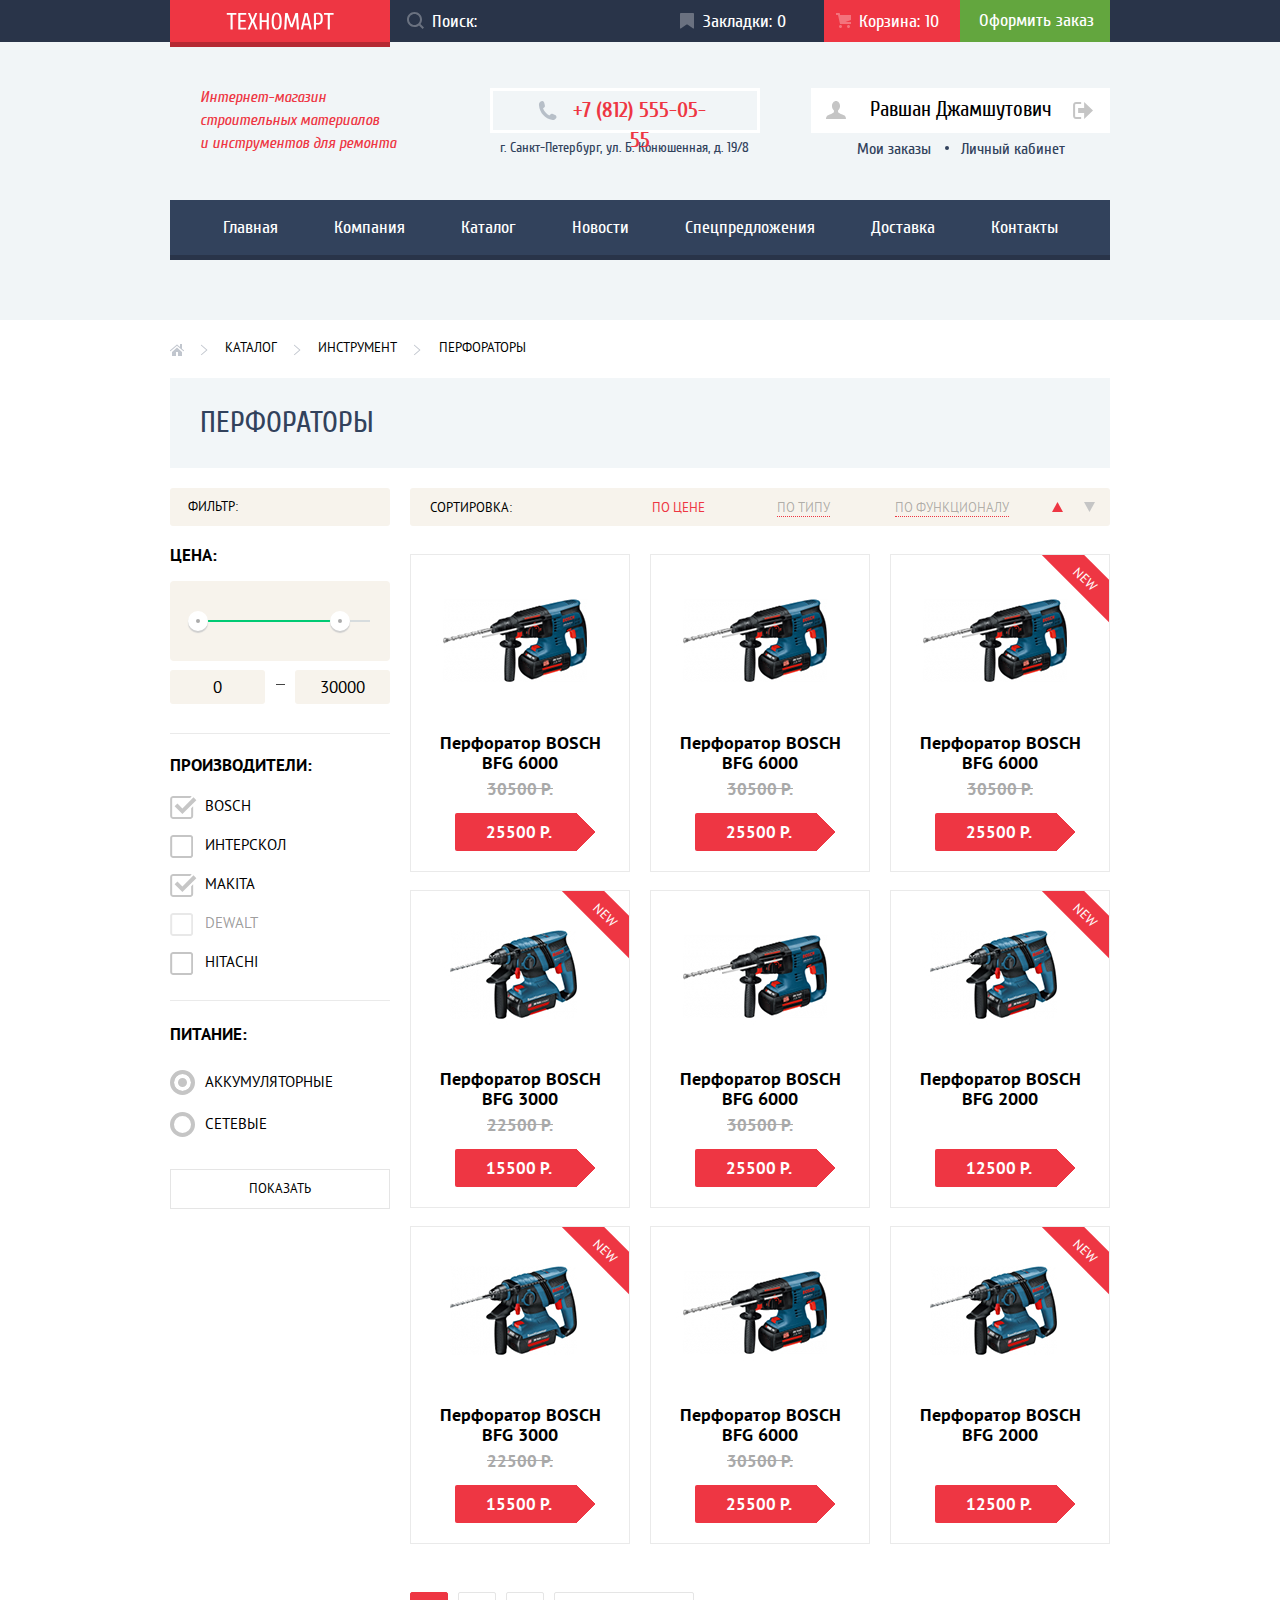
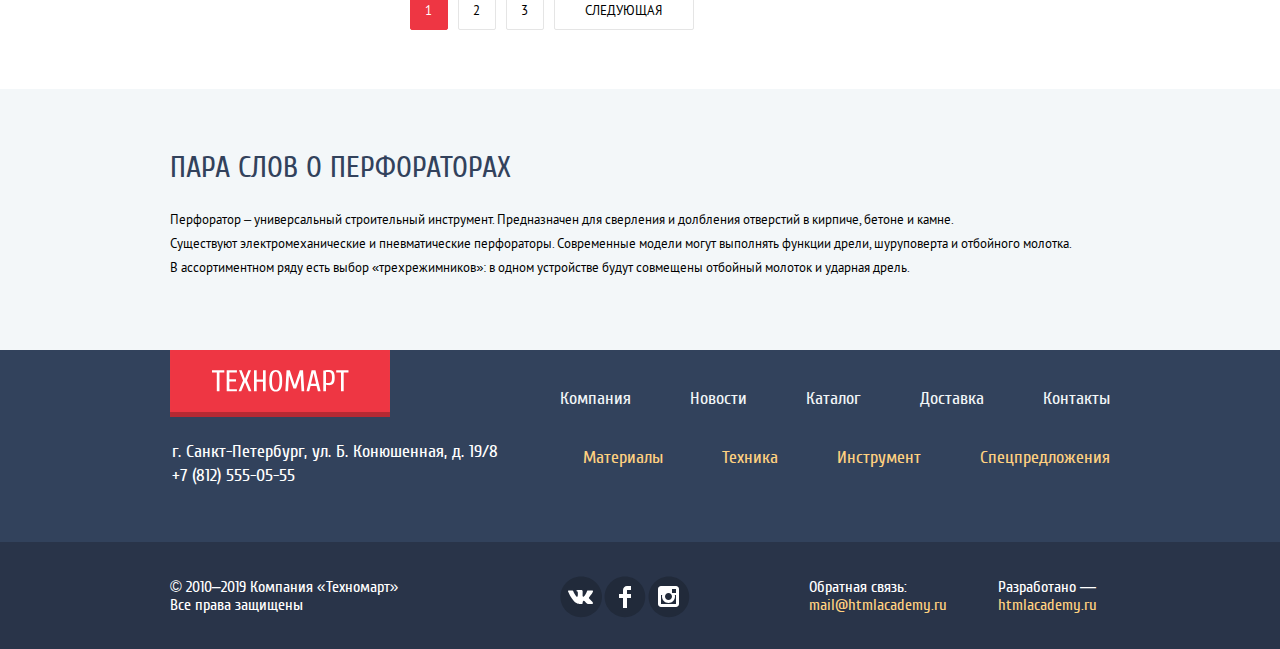
==== commit 7cf88ca2: "исправление" ====
--- a/catalog.html
+++ b/catalog.html
@@ -4,7 +4,7 @@
     <meta charset="utf-8">
     <title>HTML Academy: Техномарт</title>
 
-    <link href="css/normalize.css" rel="stylesheet">
+    <link href="css/normalize.min.css" rel="stylesheet">
     <link href="css/style.min.css" rel="stylesheet">
 
     <link rel="icon" href="favicon.ico">
@@ -42,7 +42,8 @@
 
 
             <form class="form-input" method="get" action="https://echo.htmlacademy.ru">
-              <input class="search-form" id="search-form" type="search" value="Поиск:">
+              <label class="visually-hidden" for="search-form">Поле поиска</label>
+              <input class="search-form" id="search-form" type="search" placeholder="Поиск:">
               <svg class="search-magnifier" width="17" height="17" viewBox="0 0 17 17" fill="none" xmlns="http://www.w3.org/2000/svg">
                 <path class="search-magnifier-color" fill-rule="evenodd" clip-rule="evenodd" d="M13.458 12.044L17 15.586L15.586 17L12.044 13.458C10.782 14.421 9.21 15 7.5 15C3.35786 15 0 11.6421 0 7.5C0 3.35786 3.35786 0 7.5 0C11.6421 0 15 3.35786 15 7.5C15.0001 9.14309 14.4581 10.7403 13.458 12.044ZM7.5 2C4.467 2 2 4.467 2 7.5C2.00331 10.5362 4.4638 12.9967 7.5 13C10.532 13 13 10.532 13 7.5C13 4.467 10.532 2 7.5 2Z" fill="white"/>
               </svg>
@@ -112,8 +113,9 @@
                 </a>
               </p>
               <ul class="my-orders-text">
-                <li class="item-my-orders"><a class="my-orders text-info-contact" href="blank.html">Мои заказы</a> </li><li><a class="personal-area text-info-contact" href="blank.html">Личный кабинет</a></li>
-              </p>
+                <li class="item-my-orders"><a class="my-orders text-info-contact" href="blank.html">Мои заказы</a></li>
+                <li><a class="personal-area text-info-contact" href="blank.html">Личный кабинет</a></li>
+              </ul>
             </div>
           </div>
         </div>
@@ -400,7 +402,7 @@
         <div class="footer-top-bar">
           <div class="footer-top container">
             <div class="logo-address">
-              <div class="link-logo-footer"><a class="link-logo-catalog" href="index.html"><img class="logo-footer" class="logo" src="img/logo/logo-footer.svg" width="220" height="68" alt="логотип техномаркет"></a></div>
+              <div class="link-logo-footer"><a class="link-logo-catalog" href="index.html"><img class="logo-footer" src="img/logo/logo-footer.svg" width="220" height="68" alt="логотип техномаркет"></a></div>
               <address class="footer-address address-info">
                 <p class="text-address menu-font">г. Санкт-Петербург, ул. Б. Конюшенная, д. 19/8<br><a class="link-footer-tel" href="tel:+78125550555">+7 (812) 555-05-55</a></p>
               </address>
@@ -471,8 +473,7 @@
 
       <section class="modal modal-product-added fill-fields visually-hidden">
         <h2 class="visually-hidden">Корзина</h2>
-        <figure class="oval"></figure>
-        <div><p class="product-added-text">Товар добавлен в корзину!</p></div>
+        <div class="product-added-text-bar"><p class="product-added-text">Товар добавлен в корзину!</p></div>
         <div class="btn-send-modal-bar">
           <a class="popup-place-order" href="blank.html">Оформить заказ</a>
           <a class="continue-shopping" href="catalog.html">Продолжить покупки</a>
--- a/css/style.min.css
+++ b/css/style.min.css
@@ -1 +1 @@
-@-webkit-keyframes shaking{0%,40%,80%{-webkit-transform:translateX(-5px);transform:translateX(-5px)}20%,60%{-webkit-transform:translateX(5px);transform:translateX(5px)}to{-webkit-transform:translateX(0);transform:translateX(0)}}@keyframes shaking{0%,40%,80%{-webkit-transform:translateX(-5px);transform:translateX(-5px)}20%,60%{-webkit-transform:translateX(5px);transform:translateX(5px)}to{-webkit-transform:translateX(0);transform:translateX(0)}}@-webkit-keyframes surfacing{0%{-webkit-transform:translatey(-750px);transform:translatey(-750px)}to{-webkit-transform:translatey(0);transform:translatey(0)}}@keyframes surfacing{0%{-webkit-transform:translatey(-750px);transform:translatey(-750px)}to{-webkit-transform:translatey(0);transform:translatey(0)}}@-webkit-keyframes surfacing-map{0%{-webkit-transform:translatey(750px);transform:translatey(750px)}to{-webkit-transform:translatey(0);transform:translatey(0)}}@keyframes surfacing-map{0%{-webkit-transform:translatey(750px);transform:translatey(750px)}to{-webkit-transform:translatey(0);transform:translatey(0)}}:root{--basic-white:#ffffff;--basic-dark-gray:#3D546F;--semi-transparent-white:rgba(255,255,255, 0.5);--semi-dark-white:rgba(255,255,255, 0.3);--semi-dark-black:rgba(0,0,0,0.3);--very-dark-black:rgba(0,0,0, 0.4);--dark-desaturated-blue:#32425c;--extra-desaturated-blue:#293449;--bright-red:#ee3643;--strong-red:#ca2c37;--extra-strong-red:#ba2732;--light-red:#ff5357;--basic-black:#000000;--dark-moderate-green:#63a63e;--strong-green:#5fbb2d;--extra-light-black:rgba(0,0,0, 0.0001);--very-light-black:rgba(0,0,0, 0.15);--very-dark-black:rgba(0,0,0, 0.75);--light-grayish-blue:#f3f7f9;--light-grayish-orange:#f9f5f0;--light-orange:#ffbf47;--bright-cyan:#3bbce3;--very-soft-magenta:#dc91d8;--slightly-desaturated-lime-green:#8ed78f;--basic-light-orange:#ffc047;--basic-gray:#a9a9a9;--extra-light-orange:#ffda96;--extra-gray:rgba(0,0,0, 0.24);--light-gray:#c5c5c5;--basic-extra-gray:rgba(197,197,197, 0.3);--dark-gray:rgba(169,169,169, 0.3);--basic-dark-blue:#1d2739;--very-light-orange:#ffd180;--light-grayish-blue:#f1f5f7;--light-white:#f1f5f7;--light-beige:#f7f3ec;--light-gray-white:#f2f6f8;--light-extra-gray:#e5e5e5;--light-black:#EAEAEA;--extra-black:#405069;--light-green:#367315;--dark-green:#518534;--very-light-extra-gray:#444444;--very-extra-blue:#161D29;--basic-gray-white:#D7DCDE;--extra-green:#00ca74;--basic-beige:#ababab;--extra-light-beige:#f4f4f4;--very-light-beige:#cfcfcf;--dark-light-gray:#b5b5b5}@font-face{font-family:"Cuprum";font-weight:400;font-style:normal;src:local("Cuprum"),url(../fonts/cuprum.woff2) format("woff2"),url(../fonts/cuprum.woff) format("woff")}@font-face{font-family:"Cuprum";font-weight:700;font-style:normal;src:local("Cuprum Bold"),url(../fonts/cuprumbold.woff2) format("woff2"),url(../fonts/cuprumbold.woff) format("woff")}@font-face{font-family:"Cuprum";font-weight:400;font-style:italic;src:local("Cuprum Italic"),url(../fonts/cuprumitalic.woff2) format("woff2"),url(../fonts/cuprumitalic.woff) format("woff")}@font-face{font-family:"PT Sans";font-weight:700;font-style:normal;src:local("PT Sans Bold"),url(../fonts/ptsansbold.woff2) format("woff2"),url(../fonts/ptsansbold.woff) format("woff")}@font-face{font-family:"PT Sans";font-weight:400;font-style:normal;src:local("PT Sans"),url(../fonts/ptsans.woff2) format("woff2"),url(../fonts/ptsans.woff) format("woff")}.page{height:100%}.container{width:940px;margin:0 auto;padding:0 10px}.visually-hidden{position:absolute;width:1px;height:1px;margin:-1px;border:0;padding:0;white-space:nowrap;-webkit-clip-path:inset(100%);clip-path:inset(100%);clip:rect(0 0 0 0);overflow:hidden}img{max-width:100%}.page-body{min-width:960px;margin:0;padding:0;font-family:"PT Sans","Arial",sans-serif;font-size:13px;line-height:24px;min-height:100%;display:-ms-grid;display:grid;-ms-grid-rows:-webkit-min-content 1fr -webkit-min-content;-ms-grid-rows:min-content 1fr min-content;grid-template-rows:-webkit-min-content 1fr -webkit-min-content;grid-template-rows:min-content 1fr min-content;-ms-flex-line-pack:start;align-content:start}a{text-decoration:none;outline:0}.address-info{font-style:normal}.page-main{margin-bottom:70px}.logo-header{-webkit-box-shadow:inset 0 -5px 0 var(--extra-gray);box-shadow:inset 0 -5px 0 var(--extra-gray);width:220px;height:42px;z-index:1}.link-logo-header[href]:focus svg{outline:3px dotted var(--extra-black)}.link-logo-header[href]:active rect{fill:var(--extra-strong-red)}.main-header{margin-bottom:59px}.main-header-catalog{margin-bottom:14px}.menu-header,.menu-header-bar{background-color:var(--extra-desaturated-blue)}.menu-header{display:-ms-grid;display:grid;-ms-grid-columns:220px 270px 1fr;grid-template-columns:220px 270px 1fr;min-height:42px}.list-menu{display:-webkit-box;display:-ms-flexbox;display:flex;-ms-flex-wrap:wrap;flex-wrap:wrap;-webkit-box-pack:end;-ms-flex-pack:end;justify-content:flex-end;list-style:none;padding:0;margin:0}.menu-font{font-family:"Cuprum","Arial",sans-serif;font-size:18px;line-height:24px}.link-menu-full,.menu-header,.navigation-link{color:var(--basic-white)}.form-input,.search-form{margin-left:0;width:229px;border:0;height:42px;background-color:var(--extra-desaturated-blue);-webkit-appearance:none}.form-input{padding:0;position:relative}.search-form{padding:0 0 0 42px}.search-form::-webkit-input-placeholder{color:var(--basic-white)}.search-form::-moz-placeholder{color:var(--basic-white)}.search-form:-ms-input-placeholder{color:var(--basic-white)}.search-form::-ms-input-placeholder{color:var(--basic-white)}.search-form::placeholder{color:var(--basic-white)}.search-magnifier{position:absolute;left:17px;top:12px;opacity:.3}.filter-checkbox:hover+label::before,.form-input:hover .search-magnifier{opacity:1}.form-input:focus-within path{fill:var(--bright-red)}.form-input:focus-within .search-magnifier{opacity:1}.search-form:active{color:var(--semi-transparent-white)}.search-form:focus{background-color:var(--basic-white);color:var(--basic-black);outline:0}.link-menu,.link-menu-full,.link-order{position:relative;display:inline-block;vertical-align:top}.link-menu-full{background-color:var(--bright-red)}.link-menu,.link-order{margin:0;min-width:150px;color:var(--basic-white)}.link-order{text-align:center;padding:9px 16px 9px 19px;-webkit-box-sizing:border-box;box-sizing:border-box;background-color:var(--dark-moderate-green)}.link-cart{padding:9px 26px}.link-bookmarks,.link-bookmarks-catalog,.link-cart,.link-cart-full{text-align:end;-webkit-box-sizing:border-box;box-sizing:border-box}.link-cart-full{min-width:136px;padding:10px 21px 8px 35px}.link-cart-full:active{color:var(--semi-transparent-white)}.link-bookmarks,.link-bookmarks-catalog{padding:9px 24px}.link-bookmarks-catalog{padding:10px 38px 8px 21px}.link-order:focus,.link-order:hover{background-color:var(--strong-green)}.link-order:active{background-color:var(--dark-moderate-green);color:var(--semi-transparent-white)}.icon-bookmarks{position:absolute;left:20px;top:13px;opacity:.3}.icon-bookmarks-full,.icon-cart,.icon-cart-full{position:absolute;left:6px;top:13px;opacity:.3}.icon-cart,.icon-cart-full{left:26px}.icon-cart-full{left:12px}.link-menu:focus svg,.link-menu:hover svg{opacity:1}.link-menu:active svg{opacity:.3}.link-menu-full:focus svg,.link-menu-full:hover svg{opacity:1}.link-menu-full:active svg{opacity:.3}.link-menu:active{background-color:var(--very-extra-blue);color:var(--semi-transparent-white)}.icon-out:hover path,.link-icon-out:focus path,.name-user:focus path,.name-user:hover path{fill:var(--basic-dark-gray)}.name-user:active{color:var(--light-gray)}.icon-out:active path,.name-user:active path{fill:var(--light-gray)}.my-orders,.personal-area{color:var(--dark-desaturated-blue)}.my-orders{margin-right:30px}.item-my-orders,.my-orders{position:relative}.item-my-orders::after{position:absolute;content:"";width:4px;height:4px;right:12px;top:8px;border-radius:50%;background-color:var(--dark-desaturated-blue)}.my-orders:focus,.my-orders:hover,.personal-area:focus,.personal-area:hover{color:var(--bright-red)}.my-orders:active,.personal-area:active{color:var(--light-gray)}.info-header,.info-header-bar{background-color:var(--light-white)}.info-header{display:-ms-grid;display:grid;-ms-grid-columns:300px 20px 300px 20px 300px;grid-template-columns:repeat(3,300px);gap:20px;-ms-flex-line-pack:start;align-content:start;padding:44px 0 40px}.header-catalog{padding:44px 0 36px}.info-text{font-family:"Cuprum","Arial",sans-serif;font-style:italic;font-size:16px;line-height:23px;color:var(--bright-red);margin:0;padding:0 0 0 30px}.name-user-text{position:relative;width:299px;min-height:45px;background-color:var(--basic-white);text-align:center;padding-top:11px;margin:0 0 5px;-webkit-box-sizing:border-box;box-sizing:border-box}.header-tel a:focus,.name-user:focus{outline:1px dotted var(--basic-black)}.icon-user,.link-phone svg{position:absolute;top:13px;left:15px}.icon-out{position:absolute;top:14px;right:17px}.header-authorized-user,.my-orders-text{display:-webkit-box;display:-ms-flexbox;display:flex;-ms-flex-wrap:wrap;flex-wrap:wrap}.header-authorized-user{-webkit-box-orient:vertical;-webkit-box-direction:normal;-ms-flex-direction:column;flex-direction:column;justify-self:end;padding-top:2px}.my-orders-text{list-style:none;-webkit-box-pack:center;-ms-flex-pack:center;justify-content:center;margin:0;padding:0}.header-tel a{font-family:"Cuprum","Arial",sans-serif;font-weight:700;font-style:normal;font-size:21px;line-height:30px;color:var(--bright-red)}.link-phone{position:relative}.link-phone svg{top:3px;left:-35px}.btn-login:focus path,.btn-login:hover path,.link-phone:focus path{fill:var(--basic-dark-gray)}.header-tel{text-align:center;border:3px solid var(--basic-white);width:270px;height:45px;margin:2px 0 3px;padding:4px 42px 5px 71px;-webkit-box-sizing:border-box;box-sizing:border-box}.content-login,.header-address-text{font-family:"Cuprum","Arial",sans-serif}.header-address-text{font-size:14px;line-height:24px;color:var(--dark-desaturated-blue);padding-left:10px;margin:0}.content-login{color:var(--basic-black);font-size:21px;line-height:21px}.header-login{list-style:none;justify-self:end;display:-webkit-box;display:-ms-flexbox;display:flex;-ms-flex-wrap:wrap;flex-wrap:wrap;padding:2px 0 0 19px;margin:0}.btn-login,.btn-registration{-webkit-box-sizing:border-box;box-sizing:border-box;display:inline-block;vertical-align:top;background-color:var(--basic-white)}.btn-login{position:relative;text-align:end;min-width:121px;margin-right:10px;padding:12px 27px 12px 45px}.btn-login:active path{fill:var(--light-gray)}.icon-login-in{position:absolute;left:19px;top:13px}.btn-registration{min-width:150px;padding:12px 24px;text-align:center}.btn-login:focus,.btn-login:hover,.btn-registration:focus,.btn-registration:hover{color:var(--bright-red)}.btn-login:active,.btn-registration:active{color:var(--light-gray)}.navigation-list{display:-webkit-box;display:-ms-flexbox;display:flex;-ms-flex-wrap:wrap;flex-wrap:wrap;list-style:none;-webkit-box-pack:center;-ms-flex-pack:center;justify-content:center;margin:0;padding:0}.info-header-navigation{background-color:var(--light-white);padding-bottom:60px}.navigation{background-color:var(--dark-desaturated-blue);-webkit-box-shadow:inset 0 -5px 0 var(--extra-desaturated-blue);box-shadow:inset 0 -5px 0 var(--extra-desaturated-blue);padding:0}.navigation-link{display:block;text-align:center;padding:16px 28px 20px;min-height:60px;-webkit-box-sizing:border-box;box-sizing:border-box}.navigation-link:focus,.navigation-link:hover{background-color:var(--extra-desaturated-blue);-webkit-box-shadow:inset 0 -5px 0 var(--extra-desaturated-blue);box-shadow:inset 0 -5px 0 var(--extra-desaturated-blue)}.navigation-link:active{background-color:var(--basic-dark-blue);opacity:.5;-webkit-box-shadow:inset 0 -5px 0 var(--extra-desaturated-bluer);box-shadow:inset 0 -5px 0 var(--extra-desaturated-bluer)}.services{margin-bottom:59px}.link-btn-section{font-family:"Cuprum","Arial",sans-serif;font-size:14px;line-height:18px;text-transform:uppercase}.services-subtitle-font{font-family:"Cuprum","Arial",sans-serif;font-size:24px;line-height:30px}.link-services{display:inline-block;vertical-align:top;background-color:var(--semi-dark-white);color:var(--basic-white);min-width:135px;padding:10px 22px;text-align:center;-webkit-box-sizing:border-box;box-sizing:border-box}.link-services:focus,.link-services:hover{background-color:var(--basic-extra-gray)}.link-services:active{background-color:var(--dark-gray)}.categories,.shares{color:var(--basic-white);list-style:none;padding:0;margin:0}.categories{display:-webkit-box;display:-ms-flexbox;display:flex;-ms-flex-wrap:wrap;flex-wrap:wrap;-webkit-box-pack:justify;-ms-flex-pack:justify;justify-content:space-between;-ms-grid-row:1;grid-row:1;-ms-grid-column:1;grid-column-start:1;-ms-grid-column-span:-2;grid-column-end:-1}.list-tool-slide,.shares{-ms-grid-row:2;-ms-grid-row-span:2}.shares{display:-ms-grid;display:grid;-ms-grid-rows:123px 20px 123px;grid-template-rows:repeat(2,123px);gap:20px;grid-column:3/-1;grid-row-start:2;grid-row-end:4}.list-tool-slide{position:relative;grid-row:2/4;-ms-grid-column:1;-ms-grid-column-span:2;grid-column:1/3}.btn-slide{position:absolute;border-radius:50%;width:10px;height:10px;padding:0;border:2px solid var(--basic-white);outline:0}.btn-back-img:focus,.btn-next-img:focus,.btn-slide:focus{outline:1px dotted var(--basic-white)}.btn-next{top:220px;left:315px;background-color:var(--bright-red)}.btn-back{top:220px;left:295px}.btn-back-img,.btn-next-img{position:absolute;width:22px;height:40px;border:0;background:url(../img/decorative/icon-left-slide.svg);cursor:pointer}.btn-back-img{top:122px;left:24px}.btn-next-img{top:122px;right:20px;-webkit-transform:rotate(180deg);-ms-transform:rotate(180deg);transform:rotate(180deg)}.services-item{padding:20px 23px;width:254px;min-height:83px}.services-subtitle{margin:0 0 14px;padding:0}.services-block{display:-ms-grid;display:grid;-ms-grid-columns:300px 20px 300px 20px 300px;grid-template-columns:repeat(3,300px);gap:20px}.service-subtitle{font-family:"Cuprum","Arial",sans-serif;font-weight:700;font-style:normal;font-size:24px;line-height:30px}.services-item-materials{position:relative;background-color:var(--light-orange);overflow:hidden}.services-item-materials::before{position:absolute;width:44px;height:65px;top:31px;right:43px;content:"";background:url(../img/decorative/bucket.svg) no-repeat}.plank-new::after{position:absolute;content:"new";text-align:center;padding:5px 10px;-webkit-box-sizing:border-box;box-sizing:border-box;width:100px;height:30px;top:8px;right:-27px;text-transform:uppercase;-webkit-transform:rotate(45deg);-ms-transform:rotate(45deg);transform:rotate(45deg);background-color:var(--bright-red);z-index:4;color:var(--basic-white)}.services-item-tool::before{position:absolute;width:75px;height:61px;top:34px;right:31px;content:"";background:url(../img/decorative/electric-drill.svg) no-repeat}.services-item-tool{position:relative;background-color:var(--bright-cyan)}.item-tool{position:relative;height:266px}.services-item-equipment{position:relative;background-color:var(--very-soft-magenta)}.services-item-equipment::before{position:absolute;width:78px;height:62px;top:31px;right:31px;content:"";background:url(../img/decorative/tractor.svg) no-repeat}.services-item-discounts{position:relative;background-color:var(--slightly-desaturated-lime-green)}.services-item-discounts::before{position:absolute;width:59px;height:72px;top:26px;right:45px;content:"";background:url(../img/decorative/bolwing-basket.svg) no-repeat}.services-item-delivery{position:relative;background-color:var(--basic-light-orange)}.services-item-delivery::before{position:absolute;width:78px;height:63px;top:32px;right:31px;content:"";background:url(../img/decorative/car.svg) no-repeat}.tool-subtitle,.tool-text{font-family:"Cuprum","Arial",sans-serif}.tool-subtitle{font-weight:700;font-size:36px;line-height:36px;text-transform:uppercase}.tool-text{font-size:18px;line-height:24px}.link-slide{position:absolute;display:inline-block;vertical-align:top;min-width:192px;top:201px;left:24px;padding:11px 46px 9px;-webkit-box-sizing:border-box;box-sizing:border-box;background-color:var(--bright-red);color:var(--basic-white)}.link-slide:focus,.link-slide:hover{background-color:var(--strong-red)}.link-slide:active{background-color:var(--extra-strong-red)}.section-saber{display:-ms-grid;display:grid;-ms-grid-columns:720px 220px;grid-template-columns:720px 220px;width:940px;background-color:var(--light-grayish-orange);-webkit-box-sizing:border-box;box-sizing:border-box}.title-popular-manufacturers,.title-popular-products{padding:29px 28px 30px;-webkit-box-sizing:border-box;box-sizing:border-box}.popular-manufacturers,.popular-products{display:-ms-grid;display:grid;-ms-grid-rows:-webkit-min-content 20px 1fr;-ms-grid-rows:min-content 20px 1fr;grid-template-rows:-webkit-min-content 1fr;grid-template-rows:min-content 1fr;gap:20px;margin-bottom:70px}.product-item,.product-item-price{display:-webkit-box;display:-ms-flexbox;display:flex;-webkit-box-orient:vertical;-webkit-box-direction:normal;-ms-flex-direction:column;flex-direction:column;-webkit-box-pack:justify;-ms-flex-pack:justify;justify-content:space-between}.product-item{position:relative;-ms-flex-wrap:wrap;flex-wrap:wrap;-webkit-box-align:center;-ms-flex-align:center;align-items:center;min-height:318px;border:1px solid var(--light-black);padding-top:6px;padding-bottom:20px;-webkit-box-sizing:border-box;box-sizing:border-box;overflow:hidden}.product-item-price{min-height:118px}.manufacturers-item a:focus,.product-item:focus,.product-item:hover{-webkit-box-shadow:0 4px 20px var(--very-light-black);box-shadow:0 4px 20px var(--very-light-black)}.product-btn,.product-container-img{display:-webkit-box;display:-ms-flexbox;display:flex;-ms-flex-wrap:wrap;flex-wrap:wrap;-webkit-box-align:center;-ms-flex-align:center;align-items:center;width:184px;height:164px;margin-bottom:8px}.product-container-img{-webkit-box-pack:center;-ms-flex-pack:center;justify-content:center;z-index:2;background-color:var(--basic-white)}.product-btn{position:absolute;-webkit-box-orient:vertical;-webkit-box-direction:normal;-ms-flex-direction:column;flex-direction:column;padding-top:31px;margin-right:2px;z-index:1}.product-item:focus-within>.product-container-img,.product-item:hover>.product-container-img{opacity:0;z-index:0}.heading-primary{font-family:"Cuprum","Arial",sans-serif;font-size:30px;line-height:30px;font-weight:400;margin:0;color:var(--dark-desaturated-blue);text-transform:uppercase}.list-popular-products{display:-ms-grid;display:grid;-ms-grid-columns:220px 20px 220px 20px 220px 20px 220px;grid-template-columns:repeat(4,220px);gap:20px;list-style:none;padding:0;margin:0}.link-all{background-color:var(--bright-red);color:var(--basic-white)}.link-all:focus,.link-all:hover{background-color:var(--strong-red)}.link-all:active{background-color:var(--extra-strong-red)}.section-btn-all{display:inline-block;vertical-align:top;min-width:192px;text-align:center;min-height:38px;padding:11px 24px 9px;-webkit-box-sizing:border-box;box-sizing:border-box}.btn-popular-manufacturers,.btn-popular-products{padding:25px 19px 26px 5px;text-align:end;-webkit-box-sizing:border-box;box-sizing:border-box}.btn-popular-products{padding:25px 14px 26px}.btn-bookmark,.btn-buy{font-family:"Cuprum","Arial",sans-serif;font-size:14px;line-height:18px;text-transform:uppercase;outline:0}.btn-bookmark{width:135px;height:38px;background-color:var(--basic-white);text-decoration:none;border:3px solid var(--dark-moderate-green);border-radius:2px;color:var(--dark-desaturated-blue)}.btn-bookmark:focus,.btn-bookmark:hover{border:3px solid var(--dark-desaturated-blue)}.btn-bookmark:active{opacity:.5}.btn-buy{width:135px;height:38px;background-color:var(--dark-moderate-green);background-image:url(../img/decorative/icon-cart.svg);background-repeat:no-repeat;background-position:30px 10px;text-decoration:none;color:var(--basic-white);-webkit-box-shadow:inset 0 -3px 0 var(--light-green);box-shadow:inset 0 -3px 0 var(--light-green);border:0;padding-left:19px;border-radius:2px;margin-bottom:10px}.btn-buy:focus,.btn-buy:hover{background-color:var(--strong-green)}.btn-buy:active{background-color:var(--dark-green)}.caption-product{font-family:"PT Sans","Arial",sans-serif;font-weight:700;font-size:18px;line-height:20px;text-align:center;margin:0 0 7px}.link-product{color:var(--basic-black)}.old-price{font-family:"PT Sans","Arial",sans-serif;font-weight:700;font-size:17px;line-height:18px;text-align:center;text-decoration:line-through;text-transform:uppercase;color:var(--basic-gray);margin:0 0 15px}.price-product-arrow{width:141px;height:38px;background-color:var(--bright-red);background-image:-o-linear-gradient(225deg,var(--basic-white) 11%,transparent 11%),-o-linear-gradient(135deg,var(--basic-white) 11%,transparent 11%);background-image:linear-gradient(225deg,var(--basic-white) 11%,transparent 11%),linear-gradient(315deg,var(--basic-white) 11%,transparent 11%);border-radius:2px;margin-left:15px}.filter-checkbox:focus+label,.product-item .link-product:focus{outline:1px dotted var(--dark-desaturated-blue)}.price-product{font-family:"PT Sans","Arial",sans-serif;font-weight:700;font-size:17px;line-height:18px;text-align:center;text-transform:uppercase;color:var(--basic-white);margin:0;position:relative;top:50%;left:50%;width:50%;height:50%;-webkit-transform:translateX(-59%) translateY(-50%);-ms-transform:translateX(-59%) translateY(-50%);transform:translateX(-59%) translateY(-50%)}.section-manufacturers-all{padding:11px 0 0 39px;width:153px;height:27px}.section-manufacturers-list{display:-ms-grid;display:grid;-ms-grid-columns:220px 20px 220px 20px 220px 20px 220px;grid-template-columns:220px 220px 220px 220px;gap:20px;padding:0;margin:0;list-style:none}.manufacturers-item a{display:block;height:145px}.manufacturers-item:active,.manufacturers-item:hover{-webkit-box-shadow:0 4px 20px var(--very-light-black);box-shadow:0 4px 20px var(--very-light-black)}.manufacturers-item:active{opacity:.5}.advantage-offers-bar{margin-bottom:71px;padding-top:64px;background-color:var(--light-grayish-blue)}.advantage-title-offers{margin:0 0 25px;padding:0;color:var(--basic-black)}.advantage-offers-list{position:relative;list-style:none;padding:0 0 99px;margin:0}.advantage-offers-list::before{position:absolute;content:"";width:10px;height:279px;bottom:50px;left:230px;background:url(../img/decorative/shadow.svg)}.advantage-offers{display:-ms-grid;display:grid;-ms-grid-columns:240px 1fr;grid-template-columns:240px 1fr}.text-services-credit,.text-services-delivery,.text-services-guarantee{margin:0;padding:0;width:331px;min-height:122px}.services-advantage{margin-bottom:70px;grid-column:1/-1}.services-advantage p{margin:0}.text-company{font-family:"PT Sans","Arial",sans-serif;font-size:13px;line-height:24px}.advantage-title{margin:0 0 30px;padding:0;color:var(--dark-desaturated-blue)}.advantage-tabs-list,.services-offers-list{list-style:none;padding:0;margin:0 0 0 80px}.link-btn-credit{display:block;background-color:var(--light-red);color:var(--basic-white)}.link-btn-credit:hover{background-color:var(--bright-red)}.link-btn-credit:active{background-color:var(--extra-strong-red)}.item-offers{margin-top:1px}.button-offers{font-family:"Cuprum","Arial",sans-serif;font-weight:700;font-size:21px;line-height:30px;width:240px;min-height:61px;text-align:start;border:0;-webkit-box-sizing:border-box;box-sizing:border-box}.button-offers-click{padding:0 0 3px 22px;color:var(--dark-desaturated-blue);background-color:var(--basic-white);-webkit-box-shadow:0 1px 0 var(--basic-white);box-shadow:0 1px 0 var(--basic-white)}.button-offers-rest:focus,.button-offers-rest:hover{outline:0;background-color:var(--extra-desaturated-blue);-webkit-box-shadow:0 1px 0 var(--extra-desaturated-blue),inset 0 1px 0 var(--extra-black);box-shadow:0 1px 0 var(--extra-desaturated-blue),inset 0 1px 0 var(--extra-black)}.button-offers-rest{padding:0 0 3px 22px;color:var(--basic-white);background-color:var(--dark-desaturated-blue);-webkit-box-shadow:0 1px 0 var(--extra-desaturated-blue),inset 0 1px 0 var(--extra-black);box-shadow:0 1px 0 var(--extra-desaturated-blue),inset 0 1px 0 var(--extra-black)}.link-btn-credit{width:151px;height:27px;padding:10px 0 0 45px}.advantage-tabs-item{width:619px;padding-bottom:101px;background:url(../img/background/delivery.png) no-repeat;background-position:right;background-position-y:20px}.about-us{display:-ms-grid;display:grid;-ms-grid-columns:460px 180px 300px;grid-template-columns:460px 300px;gap:180px;width:940px}.about-company,.contacts{display:-webkit-box;display:-ms-flexbox;display:flex;-ms-flex-wrap:wrap;flex-wrap:wrap;-webkit-box-orient:vertical;-webkit-box-direction:normal;-ms-flex-direction:column;flex-direction:column}.title-about-company,.title-contacts{color:var(--basic-black);padding:0;margin-bottom:24px}.text-about-company{padding:0;margin:0 0 26px}.text-contacts{padding:0;margin:0 0 32px}.text-about-company:last-of-type{margin:2px}.link-company:last-of-type{margin:0}.list-company{display:block;list-style:none;padding:0;margin:0 0 19px 38px}.link-company{position:relative;margin-bottom:12px}.link-company::before{position:absolute;vertical-align:top;content:"";width:25px;height:2px;top:11px;left:-38px;background-color:var(--bright-red);margin:0 12px 4px 0}.link-about-company{display:block;width:140px;padding:11px 40px 9px;background-color:var(--bright-red);color:var(--basic-white)}.link-about-company:focus,.link-about-company:hover{background-color:var(--strong-red)}.link-about-company:active{background-color:var(--extra-strong-red)}.link-contacts{display:block;width:178px;padding:11px 61px 9px;background-color:var(--bright-red);color:var(--basic-white)}.link-map-contacts:focus img{outline:2px dotted var(--dark-desaturated-blue)}.link-map-contacts{height:158px;margin-bottom:25px}.link-contacts:focus,.link-contacts:hover{background-color:var(--strong-red)}.link-contacts:active{background-color:var(--extra-strong-red)}.link-logo{display:block;width:220px;height:68px;margin-bottom:23px}.logo-address{margin:0 0 54px}.text-address{padding-left:2px;margin:0}.link-footer-tel,.text-address{color:var(--basic-white);background-color:transparent}.link-footer-tel:focus{outline:1px dotted var(--basic-white)}.footer-top-bar{background-color:var(--dark-desaturated-blue)}.footer-top{display:-ms-grid;display:grid;-ms-grid-columns:-webkit-max-content 1fr;-ms-grid-columns:max-content 1fr;grid-template-columns:-webkit-max-content 1fr;grid-template-columns:max-content 1fr}.footer-navigation{padding-top:37px}.footer-list-product,.footer-navigation-list{display:-webkit-box;display:-ms-flexbox;display:flex;-ms-flex-wrap:wrap;flex-wrap:wrap;-webkit-box-pack:end;-ms-flex-pack:end;justify-content:flex-end;padding:0;margin:0}.footer-list-product li:not(:first-child),.footer-navigation-list li:not(:first-child){margin-left:59px}.footer-navigation-list{margin-bottom:34px}.footer-bottom-bar{background-color:var(--extra-desaturated-blue)}.footer-bottom{display:-ms-grid;display:grid;-ms-grid-columns:1fr 1fr 1fr;grid-template-columns:1fr 1fr 1fr;padding:31px 0 22px}.footer-bottom ul,.text-copyright{margin:0}.list-social-network{display:-webkit-box;display:-ms-flexbox;display:flex;-ms-flex-wrap:wrap;flex-wrap:wrap;padding:2px 0 0 76px}.footer-navigation-link{color:var(--light-white)}.icon-social-network:hover path:first-of-type,.link-social-network:focus-within path:first-of-type{fill:var(--bright-red)}.footer-link-product{color:var(--very-light-orange)}.footer-list-product,.footer-navigation-list,.list-social-network{list-style:none}.footer-bottom-email{display:-webkit-box;display:-ms-flexbox;display:flex;-ms-flex-wrap:wrap;flex-wrap:wrap;-webkit-box-pack:end;-ms-flex-pack:end;justify-content:flex-end;margin-right:13px;padding:5px 0 0}.text-site{margin:0}.text-email{margin:0 51px 0 0}.text-copyright,.text-email,.text-site{color:var(--basic-white)}.text-copyright{padding-top:5px}.footer-link-product:focus,.footer-link-product:hover,.footer-navigation-link:focus,.footer-navigation-link:hover,.link-email:focus,.link-email:hover,.link-site:focus,.link-site:hover{text-decoration:underline}.footer-link-product:active,.footer-navigation-link:active{mix-blend-mode:normal;text-decoration:none;opacity:.5}.link-email:active,.link-site:active{color:var(--bright-red);text-decoration:none}.link-email,.link-site{color:var(--very-light-orange)}.text-info-contact{font-family:"Cuprum","Arial",sans-serif;font-size:16px;line-height:18px}.hiding-content{display:none}.main-content{display:-ms-grid;display:grid;-ms-grid-columns:220px 20px 1fr;grid-template-columns:220px 1fr;-ms-flex-line-pack:start;align-content:start;gap:20px;margin-bottom:59px}.catalog-product-title{color:var(--dark-desaturated-blue);background-color:var(--light-gray-white);grid-column:1/-1;padding:30px}.breadcrumbs-link{display:inline-block;vertical-align:top;color:var(--basic-black)}.breadcrumbs-arrow{width:8px;height:12px;margin:5px 0 0;background:url(../img/decorative/arrow.svg) no-repeat}.breadcrumbs-item:last-of-type{padding:0 0 0 1px}.breadcrumbs-home{width:14px;height:12px;margin-top:5px;background:url(../img/decorative/home.svg) no-repeat}.breadcrumbs-catalog{grid-column:1/-1}.breadcrumbs-item{position:relative;margin-right:16px}.breadcrumbs-item:not(:first-of-type){margin-left:17px}.breadcrumbs-item:nth-child(n+1) a:focus{outline:1px dotted var(--dark-desaturated-blue)}.catalog-filter{-ms-grid-row:2;grid-row:2;-ms-grid-column:1;grid-column:1/1}.sorting,.sorting-bar{display:-webkit-box;display:-ms-flexbox;display:flex;-ms-flex-wrap:wrap;flex-wrap:wrap}.sorting{-webkit-box-align:center;-ms-flex-align:center;align-items:center;min-height:38px;padding:1px 15px 0 18px;-webkit-box-sizing:border-box;box-sizing:border-box;border-radius:3px;background-color:var(--light-beige)}.sorting-bar{min-width:443px;-webkit-box-pack:justify;-ms-flex-pack:justify;justify-content:space-between}.sorting-text{margin:0 140px 0 2px}.breadcrumbs-list,.breadcrumbs-list-sorting{display:-webkit-box;display:-ms-flexbox;display:flex;-ms-flex-wrap:wrap;flex-wrap:wrap;margin:0;padding:0;list-style:none;-webkit-box-sizing:border-box;box-sizing:border-box}.breadcrumbs-list{margin:0 0 15px;padding:5px 0 0}.subject-catalog{font-family:"PT Sans","Arial",sans-serif;font-size:13px;line-height:18px;text-transform:uppercase}.ascending-order:focus path,.ascending-order:hover path,.descending-order:focus path,.descending-order:hover path{fill:var(--basic-black)}.ascending-order:active path,.descending-order:active path{fill:var(--bright-red)}.fieldset-filter{border:0;padding:0;margin:0}.title-filter-price{margin-bottom:11px}.btn-submit{width:220px;min-height:38px;padding:10px;text-decoration:none;background-color:var(--basic-white);border:1px solid var(--light-extra-gray)}.title-filter{font-family:"PT Sans","Arial",sans-serif;font-weight:700;font-size:17px;line-height:30px;text-transform:uppercase}.title-power{margin-bottom:23px}.filter-power{margin:0 0 36px;padding:0 0 0 35px}.filter-power li:not(:last-child){margin:0 0 23px}.title-filter-manufacturer{margin-bottom:16px}.subject-filter{font-family:"PT Sans","Arial",sans-serif;font-size:15px;line-height:19px;text-transform:uppercase}.range-price-text{display:-webkit-box;display:-ms-flexbox;display:flex;-ms-flex-wrap:wrap;flex-wrap:wrap;position:relative;-webkit-box-pack:justify;-ms-flex-pack:justify;justify-content:space-between;margin:0 0 29px}.range-price-text::before{position:absolute;content:"";width:9px;height:1px;background-color:var(--very-light-extra-gray);right:105px;bottom:19px}.range-text{display:inline-block;width:95px;font-family:"PT Sans","Arial",sans-serif;font-size:17px;line-height:18px;text-align:center;padding:8px 24px;border:0;border-radius:3px;background-color:var(--light-beige);-webkit-box-sizing:border-box;box-sizing:border-box}.filter-manufacturer li:not(:last-child){margin-bottom:20px}.filter-manufacturer{margin:0 0 29px;padding:0 0 0 35px}.range-price{position:relative;width:180px;height:41px;padding:39px 20px 0;margin-bottom:9px;border-radius:4px;background-color:var(--light-beige)}.range-price .scale{height:2px;background:var(--basic-gray-white)}.range-price .bar{width:80%;height:2px;background:var(--extra-green)}.range-price .toggle{position:absolute;top:30px;left:0;width:4px;height:4px;padding:0;border:8px solid var(--basic-white);background-color:var(--basic-beige);border-radius:50%;-webkit-box-shadow:0 2px 1px 0 var(--very-light-beige);box-shadow:0 2px 1px 0 var(--very-light-beige)}.range-price .toggle:focus{outline:1px dotted var(--extra-desaturated-blue)}.range-price .toggle-min{left:18px}.range-price .toggle-max{left:160px}.catalog-filter-caption{padding:10px 18px;margin:0 0 14px;background-color:var(--light-beige);border-radius:3px}.fieldset-manufacturer,.price-filter{border-bottom:1px solid var(--light-black);margin:0 0 16px}.fieldset-manufacturer{margin:0 0 18px}.filter-manufacturer label,.filter-power label{position:relative;display:block;cursor:pointer;-webkit-user-select:none;-moz-user-select:none;-ms-user-select:none;user-select:none}.filter-checkbox+label::before{position:absolute;content:"";left:-35px;width:23px;height:23px;background:url(../img/decorative/checkbox-off-aiming.svg) no-repeat;opacity:.78}.filter-checkbox:checked+label::before{position:absolute;content:"";left:-35px;width:27px;height:23px;background:url(../img/decorative/checkbox-on-aiming.svg) no-repeat;opacity:.77}.filter-checkbox:disabled+label::before{opacity:.3}.filter-checkbox:disabled+label{color:var(--veri-dark-black)}.filter-checkbox:checked:hover+label::before{opacity:1}.filter-radio+label::before{position:absolute;content:"";top:-2px;left:-35px;width:17px;height:17px;border:4px solid var(--light-gray);border-radius:50%}.filter-radio:checked+label::before{background-color:var(--light-gray);-webkit-box-shadow:inset 0 0 0 4px var(--basic-white);box-shadow:inset 0 0 0 4px var(--basic-white)}.filter-radio:hover+label::before{border:4px solid var(--dark-light-gray)}.filter-radio:checked:hover+label::before{border:4px solid var(--dark-light-gray);background-color:var(--dark-light-gray);-webkit-box-shadow:inset 0 0 0 4px var(--basic-white);box-shadow:inset 0 0 0 4px var(--basic-white)}.filter-radio:focus+label{outline:1px dotted var(--dark-desaturated-blue)}.filter-radio:disabled+label{opacity:.4}.filter-radio:disabled+label::before{opacity:.3}.list-hiding{list-style:none}.catalog-list{display:-ms-grid;display:grid;-ms-grid-columns:220px 20px 220px 20px 220px;grid-template-columns:repeat(3,220px);-webkit-column-gap:20px;-moz-column-gap:20px;column-gap:20px;row-gap:18px;margin:0;padding:0}.pagination-link-current{background-color:var(--bright-red);border:1px solid var(--bright-red);color:var(--basic-white)}.main-product-list{display:-ms-grid;display:grid;-ms-grid-rows:-webkit-min-content 28px 1fr;-ms-grid-rows:min-content 28px 1fr;grid-template-rows:-webkit-min-content 1fr;grid-template-rows:min-content 1fr;gap:28px;grid-column:2/-1;-ms-grid-row:2;grid-row:2}.pagination{-ms-grid-row:3;grid-row:3;grid-column:2/-1;padding-top:28px}.pagination-list{display:-webkit-box;display:-ms-flexbox;display:flex;-ms-flex-wrap:wrap;flex-wrap:wrap;padding:0;margin:0}.pagination-link,.pagination-link-current,.pagination-link-next{margin-right:10px;display:block}.pagination-link-current{border-radius:2px}.pagination-link,.pagination-link-current{width:8px;height:18px;padding:9px 14px}.pagination-link-next{width:77px;height:18px;padding:9px 31px 9px 30px}.pagination-link,.pagination-link-next{background-color:var(--basic-white);color:var(--basic-black);border:1px solid var(--light-extra-gray);border-radius:2px}.pagination-link-next:focus,.pagination-link-next:hover,.pagination-link:focus,.pagination-link:hover{border:1px solid var(--light-gray)}.pagination-link-next:active,.pagination-link:active{border:1px solid var(--bright-red)}.sorting-item-current:focus,.sorting-item-current:hover,.sorting-item:focus,.sorting-item:hover{border-bottom:1px solid var(--bright-red);color:var(--basic-black)}.sorting-item-price{margin-right:72px}.sorting-item-type{margin-right:65px}.sorting-item-current{color:var(--bright-red)}.sorting-price li:first-child{margin-right:21px}.sorting-item{color:var(--semi-dark-black);border-bottom:1px dotted var(--bright-red)}.sorting-item-current:active,.sorting-item:active{border-bottom:none;color:var(--bright-red);opacity:1}.about-product-bar{min-height:197px;background-color:var(--light-grayish-blue)}.about-product-title{margin:0 0 25px}.about-product-text{margin:0}.about-product{min-height:167px;padding-top:64px;padding-bottom:30px}.product-added-text{font-family:"Cuprum","Arial",sans-serif;font-weight:700;font-size:24px;line-height:30px;margin:7px 2px 0 0}.oval{position:absolute;width:66px;height:66px;top:42px;left:40px;background:url(../img/decorative/oval.svg) no-repeat}.popup-place-order{display:inline-block;font-family:"Cuprum","Arial",sans-serif;font-size:14px;line-height:18px;color:var(--basic-white);background-color:var(--bright-red);text-transform:uppercase;padding:11px 47px 9px 46px;margin-right:10px}.popup-place-order:focus,.popup-place-order:hover{background-color:var(--strong-red)}.continue-shopping{display:inline-block;font-family:"Cuprum","Arial",sans-serif;font-size:14px;line-height:18px;color:var(--basic-black);background-color:var(--basic-white);text-transform:uppercase;padding:11px 31px 9px 32px}.continue-shopping:focus,.continue-shopping:hover{outline:1px dotted var(--extra-desaturated-blue)}.link-logo-footer{display:-webkit-box;display:-ms-flexbox;display:flex;-webkit-box-align:end;-ms-flex-align:end;align-items:flex-end;width:220px;height:67px;margin-bottom:23px;overflow:hidden}.link-logo-footer a{height:68px}.link-logo-catalog:focus .logo-footer{outline:1px dotted var(--basic-white)}.modal{position:fixed;top:auto;left:0;margin:auto;-webkit-box-sizing:border-box;box-sizing:border-box;-webkit-box-shadow:0 20px 40px var(--very-dark-black),inset 0 7px 0 0 var(--bright-red);box-shadow:0 20px 40px var(--very-dark-black),inset 0 7px 0 0 var(--bright-red);z-index:5}.modal-write-us{bottom:352px;right:15px;width:620px;min-height:430px;padding:46px 0 0}.modal-map,.modal-product-added,.modal-write-us{background-color:var(--basic-white)}.modal-map,.oval+div{display:-webkit-box;display:-ms-flexbox;display:flex}.modal-map{-webkit-box-align:end;-ms-flex-align:end;align-items:flex-end;right:15px;bottom:335px;left:0;width:940px;height:447px}.oval+div{-webkit-box-pack:center;-ms-flex-pack:center;justify-content:center;-webkit-box-align:center;-ms-flex-align:center;align-items:center}.modal-product-added{left:659px;bottom:352px;width:620px;min-height:282px}.modal-map iframe{border:0}.label-email,.label-message,.label-name{display:block;margin-bottom:9px}.fill-fields{display:-ms-grid;display:grid;-ms-grid-rows:1fr -webkit-min-content;-ms-grid-rows:1fr min-content;grid-template-rows:1fr -webkit-min-content;grid-template-rows:1fr min-content}.user-fill-fields{display:-webkit-box;display:-ms-flexbox;display:flex;-ms-flex-wrap:wrap;flex-wrap:wrap;margin:0 80px 31px}.input-name{margin-bottom:8px}.style-input-modal{border:2px solid var(--light-gray);border-radius:2px;width:220px;height:38px;padding:0 12px 0 8px;-webkit-box-sizing:border-box;box-sizing:border-box;outline:0}.style-btn-send-modal{display:inline-block;vertical-align:top;width:460px;height:38px;outline:0;background-color:var(--bright-red);color:var(--basic-white);border:0}.style-btn-send-modal:focus,.style-btn-send-modal:hover{background-color:var(--strong-red)}.text-mail-modal{width:460px;height:114px;border:2px solid var(--light-gray);border-radius:2px;padding:6px 12px 0 8px;-webkit-box-sizing:border-box;box-sizing:border-box;resize:none;outline:0}.user-name{margin-right:20px;margin-bottom:7px}.btn-send-modal-bar{display:-webkit-box;display:-ms-flexbox;display:flex;-ms-flex-wrap:wrap;flex-wrap:wrap;-webkit-box-pack:center;-ms-flex-pack:center;justify-content:center;-webkit-box-align:center;-ms-flex-align:center;align-items:center;width:100%;min-height:112px;background-color:var(--extra-light-beige)}.btn-close-modal{position:absolute;border:0;outline:0;width:21px;height:21px;background:url(../img/decorative/icon-close.svg)}.btn-close-modal:focus{outline:1px dotted var(--extra-desaturated-blue)}.btn-modal-write-us{top:21px;left:588px}.btn-modal-map{top:17px;left:910px}.btn-modal-product-added{top:18px;right:13px}.not-filled{-webkit-animation-name:shaking;animation-name:shaking;-webkit-animation-duration:.2s;animation-duration:.2s}.opening-modal{-webkit-animation-name:surfacing;animation-name:surfacing;-webkit-animation-duration:1s;animation-duration:1s}.not-filled-shadow{-webkit-box-shadow:0 0 6px 3px var(--bright-red);box-shadow:0 0 6px 3px var(--bright-red)}.opening-modal-map{-webkit-animation-name:surfacing-map;animation-name:surfacing-map;-webkit-animation-duration:.5s;animation-duration:.5s}+@-webkit-keyframes appearance-slide-animation{0%{opacity:.2}to{opacity:1}}@keyframes appearance-slide-animation{0%{opacity:.2}to{opacity:1}}@-webkit-keyframes fading-slide-animation{0%{opacity:1}to{opacity:.2}}@keyframes fading-slide-animation{0%{opacity:1}to{opacity:.2}}@-webkit-keyframes shaking{0%,40%,80%{-webkit-transform:translateX(-5px);transform:translateX(-5px)}20%,60%{-webkit-transform:translateX(5px);transform:translateX(5px)}to{-webkit-transform:translateX(0);transform:translateX(0)}}@keyframes shaking{0%,40%,80%{-webkit-transform:translateX(-5px);transform:translateX(-5px)}20%,60%{-webkit-transform:translateX(5px);transform:translateX(5px)}to{-webkit-transform:translateX(0);transform:translateX(0)}}@-webkit-keyframes surfacing{0%{-webkit-transform:translatey(-750px);transform:translatey(-750px)}to{-webkit-transform:translatey(0);transform:translatey(0)}}@keyframes surfacing{0%{-webkit-transform:translatey(-750px);transform:translatey(-750px)}to{-webkit-transform:translatey(0);transform:translatey(0)}}@-webkit-keyframes surfacing-map{0%{-webkit-transform:translatey(750px);transform:translatey(750px)}to{-webkit-transform:translatey(0);transform:translatey(0)}}@keyframes surfacing-map{0%{-webkit-transform:translatey(750px);transform:translatey(750px)}to{-webkit-transform:translatey(0);transform:translatey(0)}}:root{--basic-white:#ffffff;--basic-dark-gray:#3D546F;--semi-transparent-white:rgba(255,255,255, 0.5);--semi-dark-white:rgba(255,255,255, 0.3);--semi-dark-black:rgba(0,0,0,0.3);--half-black:rgba(0,0,0, 0.4);--dark-desaturated-blue:#32425c;--extra-desaturated-blue:#293449;--bright-red:#ee3643;--strong-red:#ca2c37;--extra-strong-red:#ba2732;--light-red:#ff5357;--basic-black:#000000;--dark-moderate-green:#63a63e;--strong-green:#5fbb2d;--extra-light-black:rgba(0,0,0, 0.0001);--very-light-black:rgba(0,0,0, 0.15);--light-basic-black:rgba(0,0,0, 0.75);--light-grayish-blue:#f3f7f9;--light-grayish-orange:#f9f5f0;--light-orange:#ffbf47;--bright-cyan:#3bbce3;--very-soft-magenta:#dc91d8;--slightly-desaturated-lime-green:#8ed78f;--basic-light-orange:#ffc047;--basic-gray:#a9a9a9;--extra-light-orange:#ffda96;--extra-gray:rgba(0,0,0, 0.24);--light-gray:#c5c5c5;--basic-extra-gray:rgba(197,197,197, 0.3);--dark-gray:rgba(169,169,169, 0.3);--basic-dark-blue:#1d2739;--very-light-orange:#ffd180;--grayish-blue:#f1f5f7;--light-white:#f1f5f7;--light-beige:#f7f3ec;--light-gray-white:#f2f6f8;--light-extra-gray:#e5e5e5;--light-black:#EAEAEA;--extra-black:#405069;--light-green:#367315;--dark-green:#518534;--very-light-extra-gray:#444444;--very-extra-blue:#161D29;--basic-gray-white:#D7DCDE;--extra-green:#00ca74;--basic-beige:#ababab;--extra-light-beige:#f4f4f4;--very-light-beige:#cfcfcf;--dark-light-gray:#b5b5b5}@font-face{font-family:"Cuprum";font-weight:400;font-style:normal;src:local("Cuprum"),url(../fonts/cuprum.woff2) format("woff2"),url(../fonts/cuprum.woff) format("woff")}@font-face{font-family:"Cuprum";font-weight:700;font-style:normal;src:local("Cuprum Bold"),url(../fonts/cuprumbold.woff2) format("woff2"),url(../fonts/cuprumbold.woff) format("woff")}@font-face{font-family:"Cuprum";font-weight:400;font-style:italic;src:local("Cuprum Italic"),url(../fonts/cuprumitalic.woff2) format("woff2"),url(../fonts/cuprumitalic.woff) format("woff")}@font-face{font-family:"PT Sans";font-weight:700;font-style:normal;src:local("PT Sans Bold"),url(../fonts/ptsansbold.woff2) format("woff2"),url(../fonts/ptsansbold.woff) format("woff")}@font-face{font-family:"PT Sans";font-weight:400;font-style:normal;src:local("PT Sans"),url(../fonts/ptsans.woff2) format("woff2"),url(../fonts/ptsans.woff) format("woff")}.page{height:100%}.container{width:940px;margin:0 auto;padding:0 10px}.visually-hidden{position:absolute;width:1px;height:1px;margin:-1px;border:0;padding:0;white-space:nowrap;-webkit-clip-path:inset(100%);clip-path:inset(100%);clip:rect(0 0 0 0);overflow:hidden}img{max-width:100%}.page-body{min-width:960px;margin:0;padding:0;font-family:"PT Sans","Arial",sans-serif;font-size:13px;line-height:24px;min-height:100%;display:-ms-grid;display:grid;-ms-grid-rows:-webkit-min-content 1fr -webkit-min-content;-ms-grid-rows:min-content 1fr min-content;grid-template-rows:-webkit-min-content 1fr -webkit-min-content;grid-template-rows:min-content 1fr min-content;-ms-flex-line-pack:start;align-content:start}a{text-decoration:none}a:not([class=link-logo-header]){outline:0}.address-info{font-style:normal}.page-main{margin-bottom:70px}.logo-header{-webkit-box-shadow:inset 0 -5px 0 var(--extra-gray);box-shadow:inset 0 -5px 0 var(--extra-gray);width:220px;height:42px;z-index:1}.link-logo-header[href]{display:block;height:47px}.link-logo-header svg{display:block}.link-logo-header[href]:active rect{fill:var(--extra-strong-red)}.main-header{margin-bottom:59px}.main-header-catalog{margin-bottom:14px}.menu-header,.menu-header-bar{background-color:var(--extra-desaturated-blue)}.menu-header{display:-ms-grid;display:grid;-ms-grid-columns:220px 270px 1fr;grid-template-columns:220px 270px 1fr;min-height:42px}.list-menu{display:-webkit-box;display:-ms-flexbox;display:flex;-ms-flex-wrap:wrap;flex-wrap:wrap;-webkit-box-pack:end;-ms-flex-pack:end;justify-content:flex-end;list-style:none;padding:0;margin:0}.menu-font{font-family:"Cuprum","Arial",sans-serif;font-size:18px;line-height:24px}.link-menu-full,.menu-header,.navigation-link{color:var(--basic-white)}.form-input,.search-form{margin-left:0;width:229px;border:0;height:42px;background-color:var(--extra-desaturated-blue);-webkit-appearance:none}.form-input{padding:0;position:relative}.search-form{padding:0 0 0 42px}.search-form::-webkit-input-placeholder{color:var(--basic-white)}.search-form::-moz-placeholder{color:var(--basic-white)}.search-form:-ms-input-placeholder{color:var(--basic-white)}.search-form::-ms-input-placeholder{color:var(--basic-white)}.search-form::placeholder{color:var(--basic-white)}.search-magnifier{position:absolute;left:17px;top:12px;opacity:.3}.filter-checkbox:hover+label::before,.form-input:hover .search-magnifier{opacity:1}.form-input:focus-within path{fill:var(--bright-red)}.form-input:focus-within .search-magnifier{opacity:1}.search-form:active{color:var(--semi-transparent-white)}.search-form:focus{background-color:var(--basic-white);color:var(--basic-black);outline:0}.link-menu,.link-menu-full,.link-order{position:relative;display:inline-block;vertical-align:top}.link-menu-full{background-color:var(--bright-red)}.link-menu,.link-order{margin:0;min-width:150px;color:var(--basic-white)}.link-order{text-align:center;padding:9px 16px 9px 19px;-webkit-box-sizing:border-box;box-sizing:border-box;background-color:var(--dark-moderate-green)}.link-cart{padding:9px 26px}.link-bookmarks,.link-bookmarks-catalog,.link-cart,.link-cart-full{text-align:end;-webkit-box-sizing:border-box;box-sizing:border-box}.link-cart-full{min-width:136px;padding:10px 21px 8px 35px}.link-cart-full:active{color:var(--semi-transparent-white)}.link-bookmarks,.link-bookmarks-catalog{padding:9px 24px}.link-bookmarks-catalog{padding:10px 38px 8px 21px}.link-order:focus,.link-order:hover{background-color:var(--strong-green)}.link-order:active{background-color:var(--dark-moderate-green);color:var(--semi-transparent-white)}.icon-bookmarks{position:absolute;left:20px;top:13px;opacity:.3}.icon-bookmarks-full,.icon-cart,.icon-cart-full{position:absolute;left:6px;top:13px;opacity:.3}.icon-cart,.icon-cart-full{left:26px}.icon-cart-full{left:12px}.link-menu:focus svg,.link-menu:hover svg{opacity:1}.link-menu:active svg{opacity:.3}.link-menu-full:focus svg,.link-menu-full:hover svg{opacity:1}.link-menu-full:active svg{opacity:.3}.link-menu:active{background-color:var(--very-extra-blue);color:var(--semi-transparent-white)}.icon-out:hover path,.link-icon-out:focus path,.name-user:focus path,.name-user:hover path{fill:var(--basic-dark-gray)}.name-user:active{color:var(--light-gray)}.icon-out:active path,.name-user:active path{fill:var(--light-gray)}.my-orders,.personal-area{color:var(--dark-desaturated-blue)}.my-orders{margin-right:30px}.item-my-orders,.my-orders{position:relative}.item-my-orders::after{position:absolute;content:"";width:4px;height:4px;right:12px;top:8px;border-radius:50%;background-color:var(--dark-desaturated-blue)}.my-orders:focus,.my-orders:hover,.personal-area:focus,.personal-area:hover{color:var(--bright-red)}.my-orders:active,.personal-area:active{color:var(--light-gray)}.info-header,.info-header-bar{background-color:var(--light-white)}.info-header{display:-ms-grid;display:grid;-ms-grid-columns:300px 20px 300px 20px 300px;grid-template-columns:repeat(3,300px);gap:20px;-ms-flex-line-pack:start;align-content:start;padding:44px 0 40px}.header-catalog{padding:44px 0 38px}.info-text{font-family:"Cuprum","Arial",sans-serif;font-style:italic;font-size:16px;line-height:23px;color:var(--bright-red);margin:0;padding:0 0 0 30px}.name-user-text{position:relative;width:299px;min-height:45px;background-color:var(--basic-white);text-align:center;padding-top:11px;margin:0 0 5px;-webkit-box-sizing:border-box;box-sizing:border-box}.header-tel a:focus,.name-user:focus{outline:1px dotted var(--basic-black)}.icon-user,.link-phone svg{position:absolute;top:13px;left:15px}.icon-out{position:absolute;top:14px;right:17px}.header-authorized-user,.my-orders-text{display:-webkit-box;display:-ms-flexbox;display:flex;-ms-flex-wrap:wrap;flex-wrap:wrap}.header-authorized-user{-webkit-box-orient:vertical;-webkit-box-direction:normal;-ms-flex-direction:column;flex-direction:column;justify-self:end;padding-top:2px}.my-orders-text{list-style:none;-webkit-box-pack:center;-ms-flex-pack:center;justify-content:center;margin:0;padding:0}.header-tel a{font-family:"Cuprum","Arial",sans-serif;font-weight:700;font-style:normal;font-size:21px;line-height:30px;color:var(--bright-red)}.link-phone{position:relative}.link-phone svg{top:3px;left:-35px}.btn-login:focus path,.btn-login:hover path,.link-phone:focus path{fill:var(--basic-dark-gray)}.header-tel{text-align:center;border:3px solid var(--basic-white);width:270px;height:45px;margin:2px 0 3px;padding:4px 42px 5px 71px;-webkit-box-sizing:border-box;box-sizing:border-box}.content-login,.header-address-text{font-family:"Cuprum","Arial",sans-serif}.header-address-text{font-size:14px;line-height:24px;color:var(--dark-desaturated-blue);padding-left:10px;margin:0}.content-login{color:var(--basic-black);font-size:21px;line-height:21px}.header-login{list-style:none;justify-self:end;display:-webkit-box;display:-ms-flexbox;display:flex;-ms-flex-wrap:wrap;flex-wrap:wrap;padding:2px 0 0 19px;margin:0}.btn-login,.btn-registration{-webkit-box-sizing:border-box;box-sizing:border-box;display:inline-block;vertical-align:top;background-color:var(--basic-white)}.btn-login{position:relative;text-align:end;min-width:121px;margin-right:10px;padding:12px 27px 12px 45px}.btn-login:active path{fill:var(--light-gray)}.icon-login-in{position:absolute;left:19px;top:13px}.btn-registration{min-width:150px;padding:12px 24px;text-align:center}.btn-login:focus,.btn-login:hover,.btn-registration:focus,.btn-registration:hover{color:var(--bright-red)}.btn-login:active,.btn-registration:active{color:var(--light-gray)}.navigation-list{display:-webkit-box;display:-ms-flexbox;display:flex;-ms-flex-wrap:wrap;flex-wrap:wrap;list-style:none;-webkit-box-pack:center;-ms-flex-pack:center;justify-content:center;margin:0;padding:0}.info-header-navigation{background-color:var(--light-white);padding-bottom:60px}.navigation{background-color:var(--dark-desaturated-blue);-webkit-box-shadow:inset 0 -5px 0 var(--extra-desaturated-blue);box-shadow:inset 0 -5px 0 var(--extra-desaturated-blue);padding:0}.navigation-link{display:block;text-align:center;padding:16px 28px 20px;min-height:60px;-webkit-box-sizing:border-box;box-sizing:border-box}.navigation-link:focus,.navigation-link:hover{background-color:var(--extra-desaturated-blue);-webkit-box-shadow:inset 0 -5px 0 var(--extra-desaturated-blue);box-shadow:inset 0 -5px 0 var(--extra-desaturated-blue)}.navigation-link:active{background-color:var(--basic-dark-blue);opacity:.5;-webkit-box-shadow:inset 0 -5px 0 var(--extra-desaturated-blue);box-shadow:inset 0 -5px 0 var(--extra-desaturated-blue)}.services{margin-bottom:59px}.link-btn-section{font-family:"Cuprum","Arial",sans-serif;font-size:14px;line-height:18px;text-transform:uppercase}.services-subtitle-font{font-family:"Cuprum","Arial",sans-serif;font-size:24px;line-height:30px}.link-services{display:inline-block;vertical-align:top;background-color:var(--semi-dark-white);color:var(--basic-white);min-width:135px;padding:10px 22px;text-align:center;-webkit-box-sizing:border-box;box-sizing:border-box}.link-services:focus,.link-services:hover{background-color:var(--basic-extra-gray)}.link-services:active{background-color:var(--dark-gray)}.categories,.shares{color:var(--basic-white);list-style:none;padding:0;margin:0}.categories{display:-webkit-box;display:-ms-flexbox;display:flex;-ms-flex-wrap:wrap;flex-wrap:wrap;-webkit-box-pack:justify;-ms-flex-pack:justify;justify-content:space-between;-ms-grid-row:1;grid-row:1;-ms-grid-column:1;grid-column-start:1;-ms-grid-column-span:-2;grid-column-end:-1}.list-tool-slide,.shares{-ms-grid-row:2;-ms-grid-row-span:2}.shares{display:-ms-grid;display:grid;-ms-grid-rows:123px 20px 123px;grid-template-rows:repeat(2,123px);gap:20px;grid-column:3/-1;grid-row-start:2;grid-row-end:4}.list-tool-slide{position:relative;grid-row:2/4;-ms-grid-column:1;-ms-grid-column-span:2;grid-column:1/3}.btn-slide{position:absolute;border-radius:50%;width:10px;height:10px;padding:0;border:2px solid var(--basic-white);outline:0;z-index:2}.btn-back-img:focus,.btn-next-img:focus,.btn-slide:focus{outline:1px dotted var(--basic-white)}.btn-next{top:220px;left:315px}.btn-back{top:220px;left:295px}.btn-slide-background{background-color:var(--bright-red)}.btn-back-img{top:122px;left:24px}.btn-next-img{top:122px;right:20px;-webkit-transform:rotate(180deg);-ms-transform:rotate(180deg);transform:rotate(180deg)}.btn-back-img,.btn-next-img{position:absolute;width:22px;height:40px;border:0;background:url(../img/decorative/icon-left-slide.svg);cursor:pointer;z-index:2}.services-item{padding:20px 23px;width:254px;min-height:83px}.services-subtitle{margin:0 0 14px;padding:0}.services-block{display:-ms-grid;display:grid;-ms-grid-columns:300px 20px 300px 20px 300px;grid-template-columns:repeat(3,300px);gap:20px}.service-subtitle{font-family:"Cuprum","Arial",sans-serif;font-weight:700;font-style:normal;font-size:24px;line-height:30px}.services-item-materials{position:relative;background-color:var(--light-orange);overflow:hidden}.services-item-materials::before{position:absolute;width:44px;height:65px;top:31px;right:43px;content:"";background:url(../img/decorative/bucket.svg) no-repeat}.plank-new::after{position:absolute;content:"new";text-align:center;padding:5px 10px;-webkit-box-sizing:border-box;box-sizing:border-box;width:100px;height:30px;top:8px;right:-27px;text-transform:uppercase;-webkit-transform:rotate(45deg);-ms-transform:rotate(45deg);transform:rotate(45deg);background-color:var(--bright-red);z-index:4;color:var(--basic-white)}.services-item-tool::before{position:absolute;width:75px;height:61px;top:34px;right:31px;content:"";background:url(../img/decorative/electric-drill.svg) no-repeat}.services-item-tool{position:relative;background-color:var(--bright-cyan)}.item-tool{position:absolute;height:266px}.index-slide{z-index:1}.appearance-slide{-webkit-animation-name:appearance-slide-animation;animation-name:appearance-slide-animation;-webkit-animation-duration:.5s;animation-duration:.5s}.fading-slide{-webkit-animation-name:fading-slide-animation;animation-name:fading-slide-animation;-webkit-animation-duration:1s;animation-duration:1s}.services-item-equipment{position:relative;background-color:var(--very-soft-magenta)}.services-item-equipment::before{position:absolute;width:78px;height:62px;top:31px;right:31px;content:"";background:url(../img/decorative/tractor.svg) no-repeat}.services-item-discounts{position:relative;background-color:var(--slightly-desaturated-lime-green)}.services-item-discounts::before{position:absolute;width:59px;height:72px;top:26px;right:45px;content:"";background:url(../img/decorative/bolwing-basket.svg) no-repeat}.services-item-delivery{position:relative;background-color:var(--basic-light-orange)}.services-item-delivery::before{position:absolute;width:78px;height:63px;top:32px;right:31px;content:"";background:url(../img/decorative/car.svg) no-repeat}.tool-subtitle,.tool-text{font-family:"Cuprum","Arial",sans-serif}.tool-subtitle{font-weight:700;font-size:36px;line-height:36px;text-transform:uppercase}.tool-text{font-size:18px;line-height:24px}.link-slide{position:absolute;display:inline-block;vertical-align:top;min-width:192px;top:201px;left:24px;padding:11px 46px 9px;-webkit-box-sizing:border-box;box-sizing:border-box;background-color:var(--bright-red);color:var(--basic-white)}.link-slide:focus,.link-slide:hover{background-color:var(--strong-red)}.link-slide:active{background-color:var(--extra-strong-red)}.section-saber{display:-ms-grid;display:grid;-ms-grid-columns:720px 220px;grid-template-columns:720px 220px;width:940px;background-color:var(--light-grayish-orange);-webkit-box-sizing:border-box;box-sizing:border-box}.title-popular-manufacturers,.title-popular-products{padding:29px 28px 30px;-webkit-box-sizing:border-box;box-sizing:border-box}.popular-manufacturers,.popular-products{display:-ms-grid;display:grid;-ms-grid-rows:-webkit-min-content 20px 1fr;-ms-grid-rows:min-content 20px 1fr;grid-template-rows:-webkit-min-content 1fr;grid-template-rows:min-content 1fr;gap:20px;margin-bottom:70px}.product-item,.product-item-price{display:-webkit-box;display:-ms-flexbox;display:flex;-webkit-box-orient:vertical;-webkit-box-direction:normal;-ms-flex-direction:column;flex-direction:column;-webkit-box-pack:justify;-ms-flex-pack:justify;justify-content:space-between}.product-item{position:relative;-ms-flex-wrap:wrap;flex-wrap:wrap;-webkit-box-align:center;-ms-flex-align:center;align-items:center;min-height:318px;border:1px solid var(--light-black);padding-top:6px;padding-bottom:20px;-webkit-box-sizing:border-box;box-sizing:border-box;overflow:hidden}.product-item-price{min-height:118px}.manufacturers-item a:focus,.product-item:focus,.product-item:hover{-webkit-box-shadow:0 4px 20px var(--very-light-black);box-shadow:0 4px 20px var(--very-light-black)}.product-btn,.product-container-img{display:-webkit-box;display:-ms-flexbox;display:flex;-ms-flex-wrap:wrap;flex-wrap:wrap;-webkit-box-align:center;-ms-flex-align:center;align-items:center;width:184px;height:164px;margin-bottom:8px}.product-container-img{-webkit-box-pack:center;-ms-flex-pack:center;justify-content:center;z-index:2;background-color:var(--basic-white)}.product-btn{position:absolute;-webkit-box-orient:vertical;-webkit-box-direction:normal;-ms-flex-direction:column;flex-direction:column;padding-top:31px;margin-right:2px;z-index:1}.product-item:focus-within>.product-container-img,.product-item:hover>.product-container-img{opacity:0;z-index:0}.heading-primary{font-family:"Cuprum","Arial",sans-serif;font-size:30px;line-height:30px;font-weight:400;margin:0;color:var(--dark-desaturated-blue);text-transform:uppercase}.list-popular-products{display:-ms-grid;display:grid;-ms-grid-columns:220px 20px 220px 20px 220px 20px 220px;grid-template-columns:repeat(4,220px);gap:20px;list-style:none;padding:0;margin:0}.link-all{background-color:var(--bright-red);color:var(--basic-white)}.link-all:focus,.link-all:hover{background-color:var(--strong-red)}.link-all:active{background-color:var(--extra-strong-red)}.section-btn-all{display:inline-block;vertical-align:top;min-width:192px;text-align:center;min-height:38px;padding:11px 24px 9px;-webkit-box-sizing:border-box;box-sizing:border-box}.btn-popular-manufacturers,.btn-popular-products{padding:25px 19px 26px 5px;text-align:end;-webkit-box-sizing:border-box;box-sizing:border-box}.btn-popular-products{padding:25px 14px 26px}.btn-bookmark,.btn-buy{font-family:"Cuprum","Arial",sans-serif;font-size:14px;line-height:18px;text-transform:uppercase;outline:0}.btn-bookmark{width:135px;height:38px;background-color:var(--basic-white);text-decoration:none;border:3px solid var(--dark-moderate-green);border-radius:2px;color:var(--dark-desaturated-blue)}.btn-bookmark:focus,.btn-bookmark:hover{border:3px solid var(--dark-desaturated-blue)}.btn-bookmark:active{opacity:.5}.btn-buy{width:135px;height:38px;background-color:var(--dark-moderate-green);background-image:url(../img/decorative/icon-cart.svg);background-repeat:no-repeat;background-position:30px 10px;text-decoration:none;color:var(--basic-white);-webkit-box-shadow:inset 0 -3px 0 var(--light-green);box-shadow:inset 0 -3px 0 var(--light-green);border:0;padding-left:19px;border-radius:2px;margin-bottom:10px}.btn-buy:focus,.btn-buy:hover{background-color:var(--strong-green)}.btn-buy:active{background-color:var(--dark-green)}.caption-product{font-family:"PT Sans","Arial",sans-serif;font-weight:700;font-size:18px;line-height:20px;text-align:center;margin:0 0 7px}.link-product{color:var(--basic-black)}.old-price{font-family:"PT Sans","Arial",sans-serif;font-weight:700;font-size:17px;line-height:18px;text-align:center;text-decoration:line-through;text-transform:uppercase;color:var(--basic-gray);margin:0 0 15px}.price-product-arrow{width:141px;height:38px;background-color:var(--bright-red);background-image:-o-linear-gradient(225deg,var(--basic-white) 11%,transparent 11%),-o-linear-gradient(135deg,var(--basic-white) 11%,transparent 11%);background-image:linear-gradient(225deg,var(--basic-white) 11%,transparent 11%),linear-gradient(315deg,var(--basic-white) 11%,transparent 11%);border-radius:2px;margin-left:15px}.filter-checkbox:focus+label,.product-item .link-product:focus{outline:1px dotted var(--dark-desaturated-blue)}.price-product{font-family:"PT Sans","Arial",sans-serif;font-weight:700;font-size:17px;line-height:18px;text-align:center;text-transform:uppercase;color:var(--basic-white);margin:0;position:relative;top:50%;left:50%;width:50%;height:50%;-webkit-transform:translateX(-59%) translateY(-50%);-ms-transform:translateX(-59%) translateY(-50%);transform:translateX(-59%) translateY(-50%)}.section-manufacturers-all{padding:11px 0 0 39px;width:153px;height:27px}.section-manufacturers-list{display:-ms-grid;display:grid;-ms-grid-columns:220px 20px 220px 20px 220px 20px 220px;grid-template-columns:220px 220px 220px 220px;gap:20px;padding:0;margin:0;list-style:none}.manufacturers-item a{display:block;height:145px}.manufacturers-item:active,.manufacturers-item:hover{-webkit-box-shadow:0 4px 20px var(--very-light-black);box-shadow:0 4px 20px var(--very-light-black)}.manufacturers-item:active{opacity:.5}.advantage-offers-bar{margin-bottom:71px;padding-top:64px;background-color:var(--grayish-blue)}.advantage-title-offers{margin:0 0 25px;padding:0;color:var(--basic-black)}.advantage-offers-list{position:relative;list-style:none;padding:0 0 99px;margin:0}.advantage-offers-list::before{position:absolute;content:"";width:10px;height:279px;bottom:50px;left:230px;background:url(../img/decorative/shadow.svg)}.advantage-offers{display:-ms-grid;display:grid;-ms-grid-columns:240px 1fr;grid-template-columns:240px 1fr}.text-services-credit,.text-services-delivery,.text-services-guarantee{margin:0;padding:0;width:331px;min-height:122px}.text-services-credit p{margin:0 0 25px;padding:0}.services-advantage{margin-bottom:70px;grid-column:1/-1}.services-advantage p{margin:0}.text-company{font-family:"PT Sans","Arial",sans-serif;font-size:13px;line-height:24px}.advantage-title-delivery{margin:0 0 30px;padding:0;color:var(--dark-desaturated-blue)}.advantage-title-credit,.advantage-title-guarantee{margin:0 0 24px;padding:0;color:var(--dark-desaturated-blue)}.advantage-title-credit{margin:0 0 29px}.advantage-tabs-list,.services-offers-list{list-style:none;padding:0;margin:0 0 0 80px}.link-btn-credit{display:inline-block;vertical-align:top;text-align:center;min-width:195px;padding:10px 0;background-color:var(--light-red);color:var(--basic-white);-webkit-box-sizing:border-box;box-sizing:border-box;border-radius:2px}.link-btn-credit:hover{background-color:var(--bright-red)}.link-btn-credit:active{background-color:var(--extra-strong-red)}.item-offers{margin-top:1px}.button-offers{font-family:"Cuprum","Arial",sans-serif;font-weight:700;font-size:21px;line-height:30px;width:240px;min-height:61px;text-align:start;border:0;-webkit-box-sizing:border-box;box-sizing:border-box}.button-offers-click{padding:0 0 3px 22px;color:var(--dark-desaturated-blue);background-color:var(--basic-white);-webkit-box-shadow:0 1px 0 var(--basic-white);box-shadow:0 1px 0 var(--basic-white)}.button-offers-rest:focus,.button-offers-rest:hover{outline:0;background-color:var(--extra-desaturated-blue);-webkit-box-shadow:0 1px 0 var(--extra-desaturated-blue),inset 0 1px 0 var(--extra-black);box-shadow:0 1px 0 var(--extra-desaturated-blue),inset 0 1px 0 var(--extra-black)}.button-offers-rest{padding:0 0 3px 22px;color:var(--basic-white);background-color:var(--dark-desaturated-blue);-webkit-box-shadow:0 1px 0 var(--extra-desaturated-blue),inset 0 1px 0 var(--extra-black);box-shadow:0 1px 0 var(--extra-desaturated-blue),inset 0 1px 0 var(--extra-black)}.advantage-tabs-item{width:619px;padding-bottom:101px}.advantage-tabs-item-delivery{background:url(../img/background/delivery.png) no-repeat;background-position:right;background-position-y:20px}.advantage-tabs-item-guarantee{background:url(../img/background/warranty.png) no-repeat;background-position-x:238px;background-position-y:-2px}.advantage-tabs-item-credit{background:url(../img/background/credit.png) no-repeat;background-position-x:165px;background-position-y:-2px}.about-us{display:-ms-grid;display:grid;-ms-grid-columns:460px 180px 300px;grid-template-columns:460px 300px;gap:180px;width:940px}.about-company,.contacts{display:-webkit-box;display:-ms-flexbox;display:flex;-ms-flex-wrap:wrap;flex-wrap:wrap;-webkit-box-orient:vertical;-webkit-box-direction:normal;-ms-flex-direction:column;flex-direction:column}.title-about-company,.title-contacts{color:var(--basic-black);padding:0;margin-bottom:24px}.text-about-company{padding:0;margin:0 0 26px}.text-contacts{padding:0;margin:0 0 32px}.text-about-company:last-of-type{margin:2px}.link-company:last-of-type{margin:0}.list-company{display:block;list-style:none;padding:0;margin:0 0 19px 38px}.link-company{position:relative;margin-bottom:12px}.link-company::before{position:absolute;vertical-align:top;content:"";width:25px;height:2px;top:11px;left:-38px;background-color:var(--bright-red);margin:0 12px 4px 0}.link-about-company{display:block;width:140px;padding:11px 40px 9px;background-color:var(--bright-red);color:var(--basic-white)}.link-about-company:focus,.link-about-company:hover{background-color:var(--strong-red)}.link-about-company:active{background-color:var(--extra-strong-red)}.link-contacts{display:block;width:178px;padding:11px 61px 9px;background-color:var(--bright-red);color:var(--basic-white)}.link-map-contacts:focus img{outline:2px dotted var(--dark-desaturated-blue)}.link-map-contacts{height:158px;margin-bottom:25px}.link-contacts:focus,.link-contacts:hover{background-color:var(--strong-red)}.link-contacts:active{background-color:var(--extra-strong-red)}.link-logo{display:block;width:220px;height:68px;margin-bottom:23px}.logo-address{margin:0 0 54px}.text-address{padding-left:2px;margin:0}.link-footer-tel,.text-address{color:var(--basic-white);background-color:transparent}.link-footer-tel:focus{outline:1px dotted var(--basic-white)}.footer-top-bar{overflow:hidden;background-color:var(--dark-desaturated-blue)}.footer-top{display:-ms-grid;display:grid;-ms-grid-columns:-webkit-max-content 1fr;-ms-grid-columns:max-content 1fr;grid-template-columns:-webkit-max-content 1fr;grid-template-columns:max-content 1fr}.footer-navigation{padding-top:37px}.footer-list-product,.footer-navigation-list{display:-webkit-box;display:-ms-flexbox;display:flex;-ms-flex-wrap:wrap;flex-wrap:wrap;-webkit-box-pack:end;-ms-flex-pack:end;justify-content:flex-end;padding:0;margin:0}.footer-list-product li:not(:first-child),.footer-navigation-list li:not(:first-child){margin-left:59px}.footer-navigation-list{margin-bottom:34px}.footer-bottom-bar{background-color:var(--extra-desaturated-blue)}.footer-bottom{display:-ms-grid;display:grid;-ms-grid-columns:1fr 1fr 1fr;grid-template-columns:1fr 1fr 1fr;padding:31px 0 22px}.footer-bottom ul,.text-copyright{margin:0}.list-social-network{display:-webkit-box;display:-ms-flexbox;display:flex;-ms-flex-wrap:wrap;flex-wrap:wrap;padding:2px 0 0 76px}.footer-navigation-link{color:var(--light-white)}.icon-social-network:hover path:first-of-type,.link-social-network:focus-within path:first-of-type{fill:var(--bright-red)}.footer-link-product{color:var(--very-light-orange)}.footer-list-product,.footer-navigation-list,.list-social-network{list-style:none}.footer-bottom-email{display:-webkit-box;display:-ms-flexbox;display:flex;-ms-flex-wrap:wrap;flex-wrap:wrap;-webkit-box-pack:end;-ms-flex-pack:end;justify-content:flex-end;margin-right:13px;padding:5px 0 0}.text-site{margin:0}.text-email{margin:0 51px 0 0}.text-copyright,.text-email,.text-site{color:var(--basic-white)}.text-copyright{padding-top:5px}.footer-link-product:focus,.footer-link-product:hover,.footer-navigation-link:focus,.footer-navigation-link:hover,.link-email:focus,.link-email:hover,.link-site:focus,.link-site:hover{text-decoration:underline}.footer-link-product:active,.footer-navigation-link:active{mix-blend-mode:normal;text-decoration:none;opacity:.5}.link-email:active,.link-site:active{color:var(--bright-red);text-decoration:none}.link-email,.link-site{color:var(--very-light-orange)}.text-info-contact{font-family:"Cuprum","Arial",sans-serif;font-size:16px;line-height:18px}.hiding-content{display:none}.main-content{display:-ms-grid;display:grid;-ms-grid-columns:220px 20px 1fr;grid-template-columns:220px 1fr;-ms-flex-line-pack:start;align-content:start;gap:20px;margin-bottom:59px}.catalog-product-title{color:var(--dark-desaturated-blue);background-color:var(--light-gray-white);grid-column:1/-1;padding:30px}.breadcrumbs-link{display:inline-block;vertical-align:top;color:var(--basic-black)}.breadcrumbs-arrow{width:8px;height:12px;margin:5px 0 0;background:url(../img/decorative/arrow.svg) no-repeat}.breadcrumbs-item:last-of-type{padding:0 0 0 1px}.breadcrumbs-home{width:14px;height:12px;margin-top:5px;background:url(../img/decorative/home.svg) no-repeat}.breadcrumbs-catalog{grid-column:1/-1}.breadcrumbs-item{position:relative;margin-right:16px}.breadcrumbs-item:not(:first-of-type){margin-left:17px}.breadcrumbs-item:nth-child(n+1) a:focus{outline:1px dotted var(--dark-desaturated-blue)}.catalog-filter{-ms-grid-row:2;grid-row:2;-ms-grid-column:1;grid-column:1/1}.sorting,.sorting-bar{display:-webkit-box;display:-ms-flexbox;display:flex;-ms-flex-wrap:wrap;flex-wrap:wrap}.sorting{-webkit-box-align:center;-ms-flex-align:center;align-items:center;min-height:38px;padding:1px 15px 0 18px;-webkit-box-sizing:border-box;box-sizing:border-box;border-radius:3px;background-color:var(--light-beige)}.sorting-bar{min-width:443px;-webkit-box-pack:justify;-ms-flex-pack:justify;justify-content:space-between}.sorting-text{margin:0 140px 0 2px}.breadcrumbs-list,.breadcrumbs-list-sorting{display:-webkit-box;display:-ms-flexbox;display:flex;-ms-flex-wrap:wrap;flex-wrap:wrap;margin:0;padding:0;list-style:none;-webkit-box-sizing:border-box;box-sizing:border-box}.breadcrumbs-list{margin:0 0 15px;padding:5px 0 0}.subject-catalog{font-family:"PT Sans","Arial",sans-serif;font-size:13px;line-height:18px;text-transform:uppercase}.ascending-order:focus path,.ascending-order:hover path,.descending-order:focus path,.descending-order:hover path{fill:var(--basic-black)}.ascending-order:active path,.descending-order:active path{fill:var(--bright-red)}.fieldset-filter{border:0;padding:0;margin:0}.title-filter-price{margin-bottom:11px}.btn-submit{width:220px;min-height:38px;padding:10px;text-decoration:none;background-color:var(--basic-white);border:1px solid var(--light-extra-gray)}.title-filter{font-family:"PT Sans","Arial",sans-serif;font-weight:700;font-size:17px;line-height:30px;text-transform:uppercase}.title-power{margin-bottom:23px}.filter-power{margin:0 0 36px;padding:0 0 0 35px}.filter-power li:not(:last-child){margin:0 0 23px}.title-filter-manufacturer{margin-bottom:16px}.subject-filter{font-family:"PT Sans","Arial",sans-serif;font-size:15px;line-height:19px;text-transform:uppercase}.range-price-text{display:-webkit-box;display:-ms-flexbox;display:flex;-ms-flex-wrap:wrap;flex-wrap:wrap;position:relative;-webkit-box-pack:justify;-ms-flex-pack:justify;justify-content:space-between;margin:0 0 29px}.range-price-text::before{position:absolute;content:"";width:9px;height:1px;background-color:var(--very-light-extra-gray);right:105px;bottom:19px}.range-text{display:inline-block;vertical-align:top;width:95px;font-family:"PT Sans","Arial",sans-serif;font-size:17px;line-height:18px;text-align:center;padding:8px 24px;border:0;border-radius:3px;background-color:var(--light-beige);-webkit-box-sizing:border-box;box-sizing:border-box}.filter-manufacturer li:not(:last-child){margin-bottom:20px}.filter-manufacturer{margin:0 0 29px;padding:0 0 0 35px}.range-price{position:relative;width:180px;height:41px;padding:39px 20px 0;margin-bottom:9px;border-radius:4px;background-color:var(--light-beige)}.range-price .scale{height:2px;background:var(--basic-gray-white)}.range-price .bar{width:80%;height:2px;background:var(--extra-green)}.range-price .toggle{position:absolute;top:30px;left:0;width:4px;height:4px;padding:0;border:8px solid var(--basic-white);background-color:var(--basic-beige);border-radius:50%;-webkit-box-shadow:0 2px 1px 0 var(--very-light-beige);box-shadow:0 2px 1px 0 var(--very-light-beige)}.range-price .toggle:focus{outline:1px dotted var(--extra-desaturated-blue)}.range-price .toggle-min{left:18px}.range-price .toggle-max{left:160px}.catalog-filter-caption{padding:10px 18px;margin:0 0 14px;background-color:var(--light-beige);border-radius:3px}.fieldset-manufacturer,.price-filter{border-bottom:1px solid var(--light-black);margin:0 0 16px}.fieldset-manufacturer{margin:0 0 18px}.filter-manufacturer label,.filter-power label{position:relative;display:block;cursor:pointer;-webkit-user-select:none;-moz-user-select:none;-ms-user-select:none;user-select:none}.filter-checkbox+label::before{position:absolute;content:"";left:-35px;width:23px;height:23px;background:url(../img/decorative/checkbox-off-aiming.svg) no-repeat;opacity:.78}.filter-checkbox:checked+label::before{position:absolute;content:"";left:-35px;width:27px;height:23px;background:url(../img/decorative/checkbox-on-aiming.svg) no-repeat;opacity:.77}.filter-checkbox:disabled+label::before{opacity:.3}.filter-checkbox:disabled+label{color:var(--half-black)}.filter-checkbox:checked:hover+label::before{opacity:1}.filter-radio+label::before{position:absolute;content:"";top:-2px;left:-35px;width:17px;height:17px;border:4px solid var(--light-gray);border-radius:50%}.filter-radio:checked+label::before{background-color:var(--light-gray);-webkit-box-shadow:inset 0 0 0 4px var(--basic-white);box-shadow:inset 0 0 0 4px var(--basic-white)}.filter-radio:hover+label::before{border:4px solid var(--dark-light-gray)}.filter-radio:checked:hover+label::before{border:4px solid var(--dark-light-gray);background-color:var(--dark-light-gray);-webkit-box-shadow:inset 0 0 0 4px var(--basic-white);box-shadow:inset 0 0 0 4px var(--basic-white)}.filter-radio:focus+label{outline:1px dotted var(--dark-desaturated-blue)}.filter-radio:disabled+label{opacity:.4}.filter-radio:disabled+label::before{opacity:.3}.list-hiding{list-style:none}.catalog-list{display:-ms-grid;display:grid;-ms-grid-columns:220px 20px 220px 20px 220px;grid-template-columns:repeat(3,220px);-webkit-column-gap:20px;-moz-column-gap:20px;column-gap:20px;row-gap:18px;margin:0;padding:0}.pagination-link-current{background-color:var(--bright-red);border:1px solid var(--bright-red);color:var(--basic-white)}.main-product-list{display:-ms-grid;display:grid;-ms-grid-rows:-webkit-min-content 28px 1fr;-ms-grid-rows:min-content 28px 1fr;grid-template-rows:-webkit-min-content 1fr;grid-template-rows:min-content 1fr;gap:28px;grid-column:2/-1;-ms-grid-row:2;grid-row:2}.pagination{-ms-grid-row:3;grid-row:3;grid-column:2/-1;padding-top:28px}.pagination-list{display:-webkit-box;display:-ms-flexbox;display:flex;-ms-flex-wrap:wrap;flex-wrap:wrap;padding:0;margin:0}.pagination-link,.pagination-link-current,.pagination-link-next{margin-right:10px;display:block}.pagination-link-current{border-radius:2px}.pagination-link,.pagination-link-current{width:8px;height:18px;padding:9px 14px}.pagination-link-next{width:77px;height:18px;padding:9px 31px 9px 30px}.pagination-link,.pagination-link-next{background-color:var(--basic-white);color:var(--basic-black);border:1px solid var(--light-extra-gray);border-radius:2px}.pagination-link-next:focus,.pagination-link-next:hover,.pagination-link:focus,.pagination-link:hover{border:1px solid var(--light-gray)}.pagination-link-next:active,.pagination-link:active{border:1px solid var(--bright-red)}.sorting-item-current:focus,.sorting-item-current:hover,.sorting-item:focus,.sorting-item:hover{border-bottom:1px solid var(--bright-red);color:var(--basic-black)}.sorting-item-price{margin-right:72px}.sorting-item-type{margin-right:65px}.sorting-item-current{color:var(--bright-red)}.sorting-price li:first-child{margin-right:21px}.sorting-item{color:var(--semi-dark-black);border-bottom:1px dotted var(--bright-red)}.sorting-item-current:active,.sorting-item:active{border-bottom:none;color:var(--bright-red);opacity:1}.about-product-bar{min-height:197px;background-color:var(--light-grayish-blue)}.about-product-title{margin:0 0 25px}.about-product-text{margin:0}.about-product{min-height:167px;padding-top:64px;padding-bottom:30px}.product-added-text{font-family:"Cuprum","Arial",sans-serif;font-weight:700;font-size:24px;line-height:30px;margin:7px 2px 0 0}.product-added-text-bar::before{position:absolute;content:"";width:66px;height:66px;top:55px;left:80px;background:url(../img/decorative/oval.svg) no-repeat}.popup-place-order{display:inline-block;vertical-align:top;font-family:"Cuprum","Arial",sans-serif;font-size:14px;line-height:18px;color:var(--basic-white);background-color:var(--bright-red);text-transform:uppercase;padding:11px 47px 9px 46px;margin-right:10px}.popup-place-order:focus,.popup-place-order:hover{background-color:var(--strong-red)}.continue-shopping{display:inline-block;vertical-align:top;font-family:"Cuprum","Arial",sans-serif;font-size:14px;line-height:18px;color:var(--basic-black);background-color:var(--basic-white);text-transform:uppercase;padding:11px 31px 9px 32px}.continue-shopping:focus,.continue-shopping:hover{outline:1px dotted var(--extra-desaturated-blue)}.link-logo-footer{display:-webkit-box;display:-ms-flexbox;display:flex;-webkit-box-align:end;-ms-flex-align:end;align-items:flex-end;width:220px;height:67px;margin-bottom:23px}.link-logo-footer a{height:68px}.link-logo-catalog:focus{outline:1px dotted var(--basic-white)}.modal{position:fixed;top:auto;left:0;margin:auto;-webkit-box-sizing:border-box;box-sizing:border-box;-webkit-box-shadow:0 20px 40px var(--light-basic-black),inset 0 7px 0 0 var(--bright-red);box-shadow:0 20px 40px var(--light-basic-black),inset 0 7px 0 0 var(--bright-red);z-index:5}.modal-write-us{bottom:352px;right:15px;width:620px;min-height:430px;padding:46px 0 0;background-color:var(--basic-white)}.modal-map,.product-added-text-bar{display:-webkit-box;display:-ms-flexbox;display:flex}.modal-map{-webkit-box-align:end;-ms-flex-align:end;align-items:flex-end;right:15px;bottom:335px;left:0;width:940px;height:447px;background-color:var(--basic-white)}.product-added-text-bar{position:relative;-webkit-box-pack:center;-ms-flex-pack:center;justify-content:center;-webkit-box-align:center;-ms-flex-align:center;align-items:center}.modal-product-added{left:659px;bottom:352px;width:620px;min-height:282px;background-color:var(--basic-white)}.modal-map iframe{border:0}.label-email,.label-message,.label-name{display:block;margin-bottom:9px}.fill-fields{display:-ms-grid;display:grid;-ms-grid-rows:1fr -webkit-min-content;-ms-grid-rows:1fr min-content;grid-template-rows:1fr -webkit-min-content;grid-template-rows:1fr min-content}.user-fill-fields{display:-webkit-box;display:-ms-flexbox;display:flex;-ms-flex-wrap:wrap;flex-wrap:wrap;margin:0 80px 31px}.input-name{margin-bottom:8px}.style-input-modal{border:2px solid var(--light-gray);border-radius:2px;width:220px;height:38px;padding:0 12px 0 8px;-webkit-box-sizing:border-box;box-sizing:border-box;outline:0}.style-btn-send-modal{display:inline-block;vertical-align:top;width:460px;height:38px;outline:0;background-color:var(--bright-red);color:var(--basic-white);border:0}.style-btn-send-modal:focus,.style-btn-send-modal:hover{background-color:var(--strong-red)}.text-mail-modal{width:460px;height:114px;border:2px solid var(--light-gray);border-radius:2px;padding:6px 12px 0 8px;-webkit-box-sizing:border-box;box-sizing:border-box;resize:none;outline:0}.user-name{margin-right:20px;margin-bottom:7px}.btn-send-modal-bar{display:-webkit-box;display:-ms-flexbox;display:flex;-ms-flex-wrap:wrap;flex-wrap:wrap;-webkit-box-pack:center;-ms-flex-pack:center;justify-content:center;-webkit-box-align:center;-ms-flex-align:center;align-items:center;width:100%;min-height:112px;background-color:var(--extra-light-beige)}.btn-close-modal{position:absolute;border:0;outline:0;width:21px;height:21px;background:url(../img/decorative/icon-close.svg)}.btn-close-modal:focus{outline:1px dotted var(--extra-desaturated-blue)}.btn-modal-write-us{top:21px;left:588px}.btn-modal-map{top:17px;left:910px}.modal-map img{position:absolute;z-index:-1}.btn-modal-product-added{top:18px;right:13px}.not-filled{-webkit-animation-name:shaking;animation-name:shaking;-webkit-animation-duration:.2s;animation-duration:.2s}.opening-modal{-webkit-animation-name:surfacing;animation-name:surfacing;-webkit-animation-duration:1s;animation-duration:1s}.not-filled-shadow{-webkit-box-shadow:0 0 6px 3px var(--bright-red);box-shadow:0 0 6px 3px var(--bright-red)}.opening-modal-map{-webkit-animation-name:surfacing-map;animation-name:surfacing-map;-webkit-animation-duration:.5s;animation-duration:.5s}